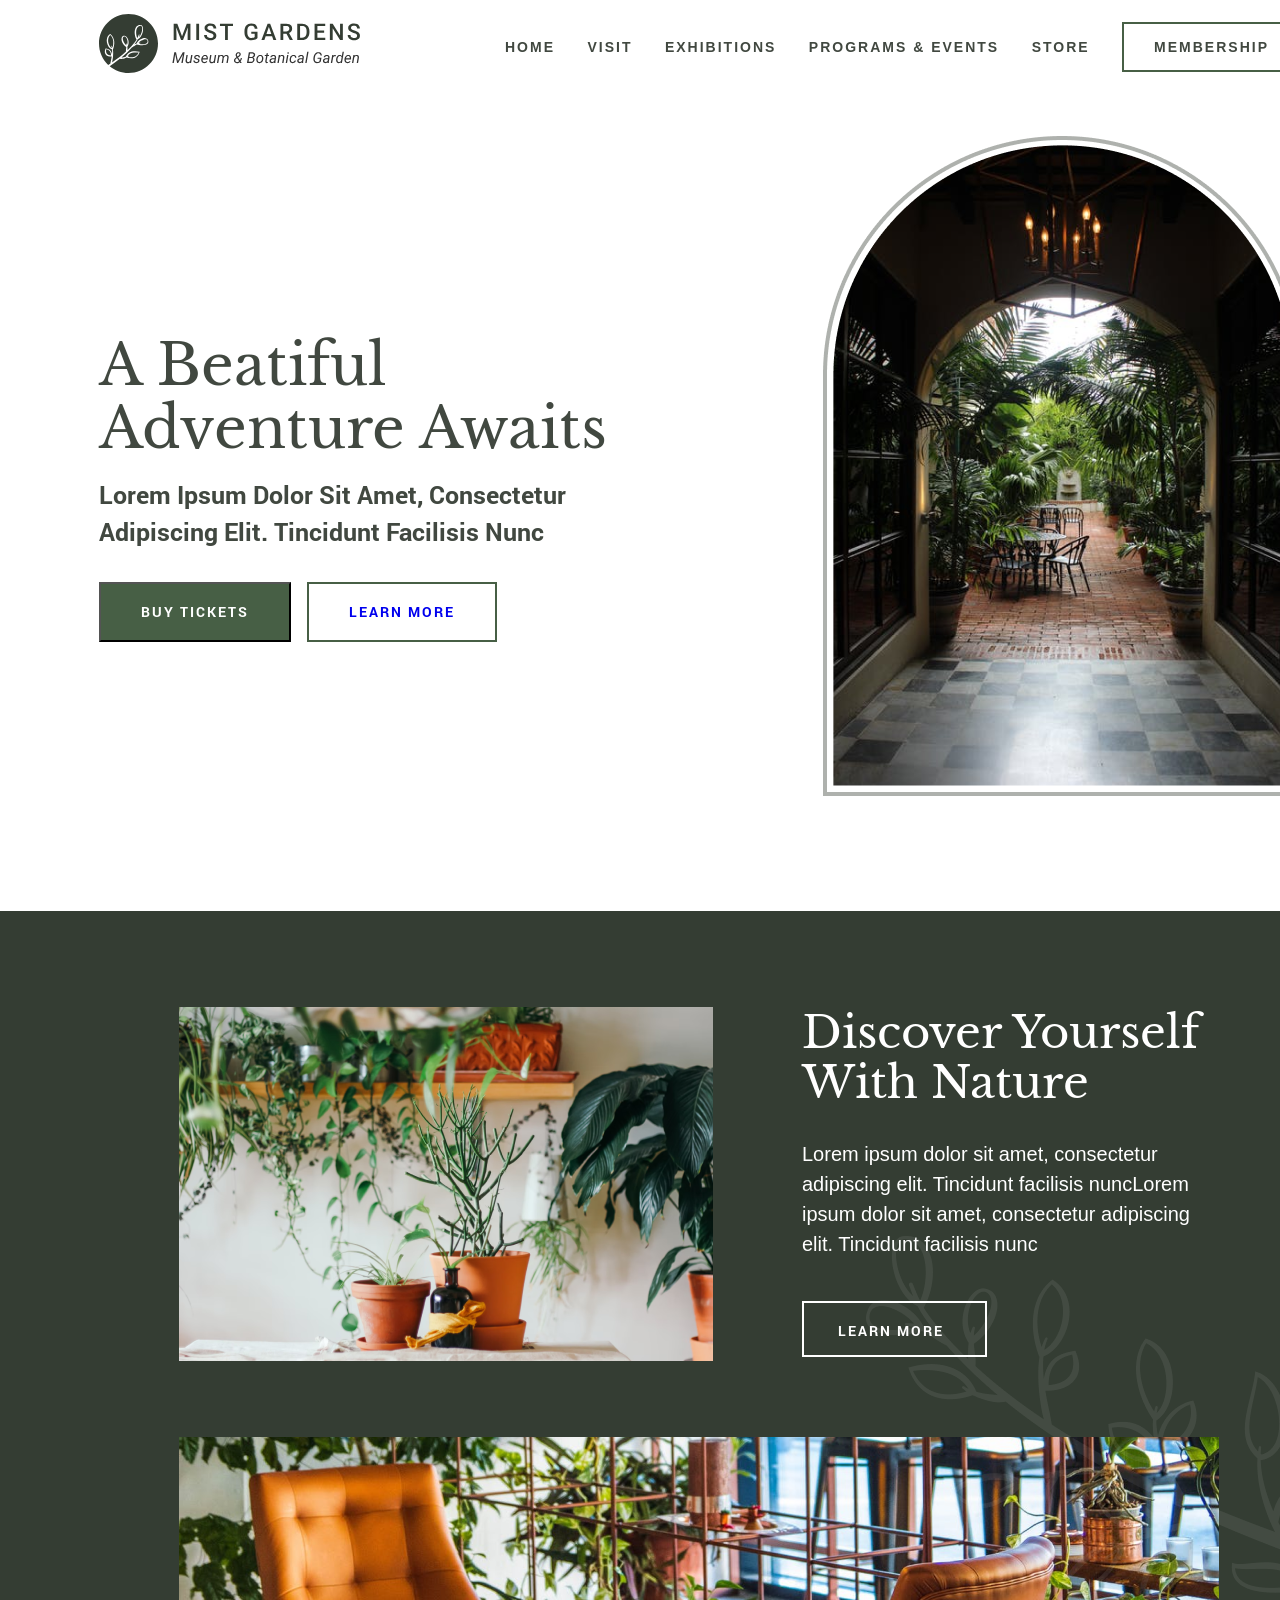
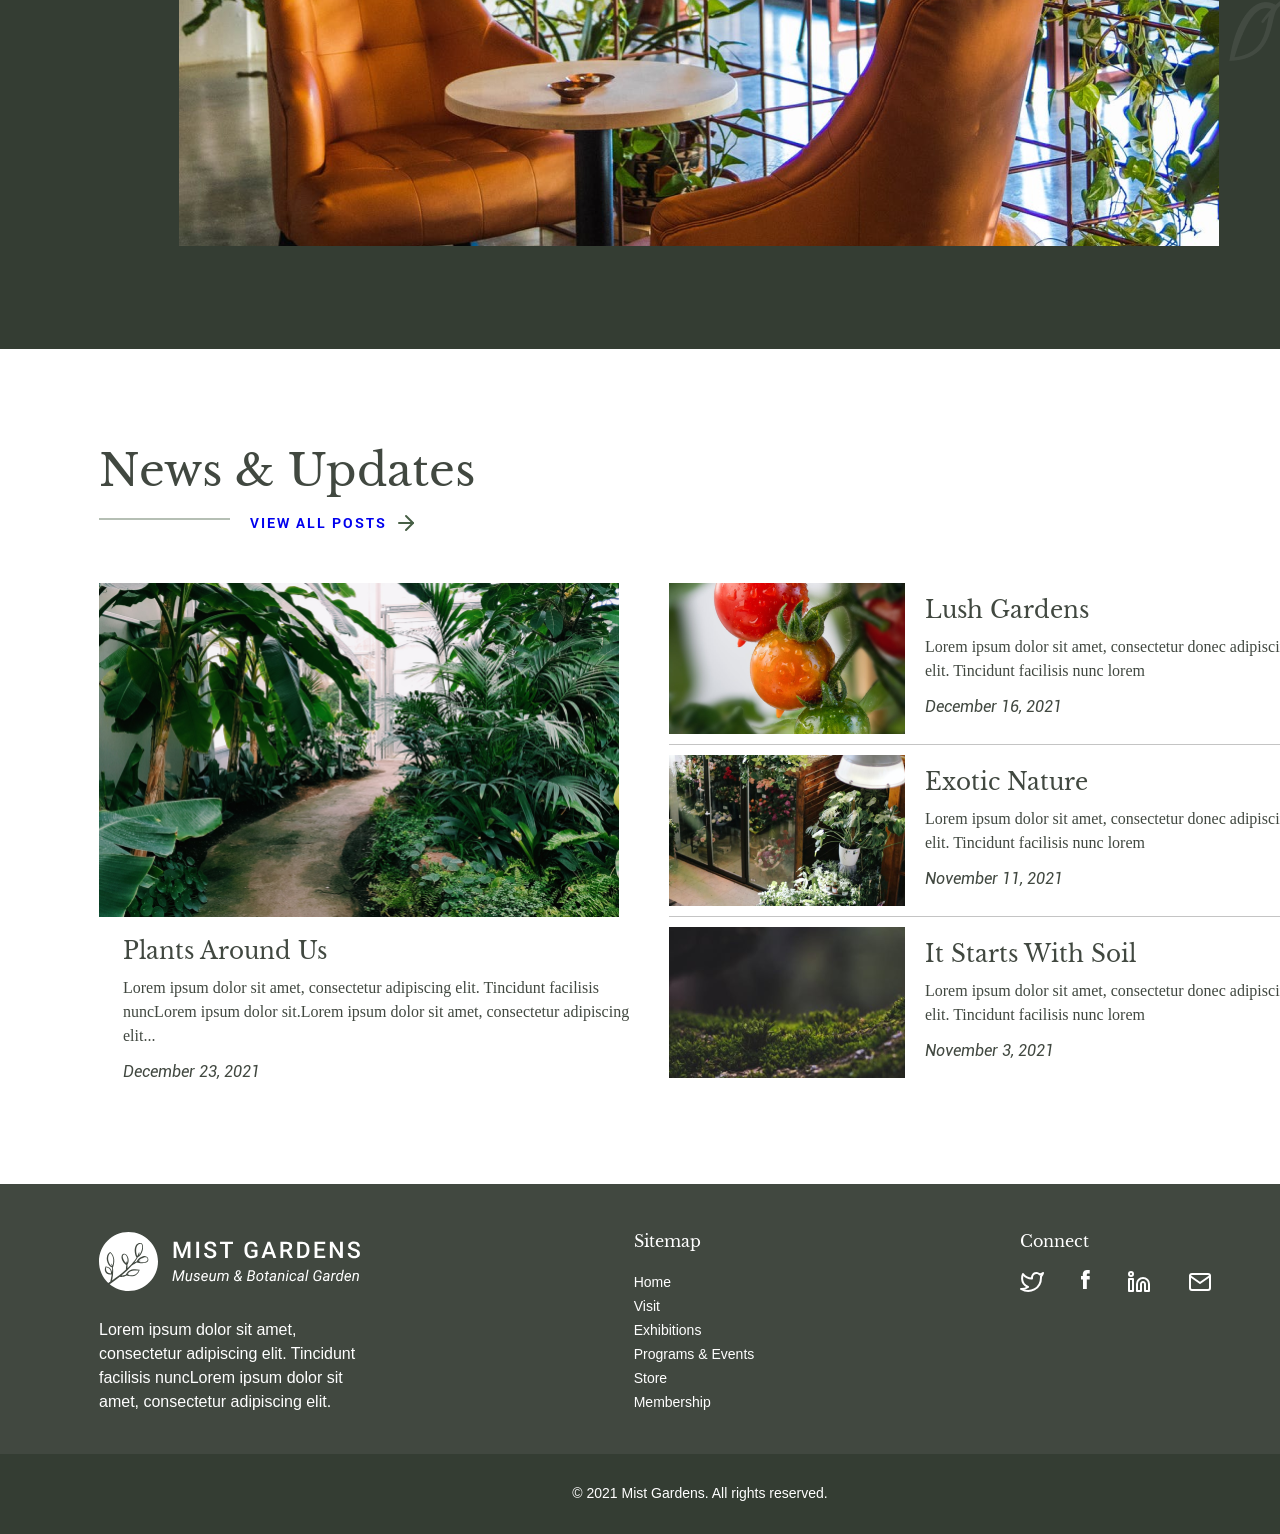
==== index.html @ 7cefa2f4 "2nd commit" ====
<!DOCTYPE html>
<html lang="ru">

<head>
    <meta charset="utf-8" />
    <title>Botanical Garden</title>
    <link href="css/normalize.css" rel="stylesheet" />
    <link href="css/style.css" rel="stylesheet" />
    <link rel="icon" href="favicon.ico">
    <meta name="viewport" content="width=device-width,initial-scale=1" />
</head>

<body>

    <header class="page-header">
        <nav class="main-nav">
            <div class="container">
                <div class="main-nav__wrapper">
                  <div>
                    <a class="main-nav__logo">
                      <img src="img/icons/logo.svg" width="263" height="59" alt="Mist Garden logo" />
                    </a>
                  </div>
                  <ul class="main-nav__list">
                    <li class="main-nav__item main-nav__item--current">
                      <a class="main-nav__link">Home</a>
                    </li>
                    <li class="main-nav__item">
                        <a class="main-nav__link" href="#">Visit</a>
                    </li>
                    <li class="main-nav__item">
                        <a class="main-nav__link" href="#">Exhibitions</a>
                    </li>
                    <li class="main-nav__item">
                        <a class="main-nav__link" href="#">Programs & Events</a>
                    </li>
                    <li class="main-nav__item">
                      <a class="main-nav__link" href="#">Store</a>
                    </li>
                    <li class="main-nav__item main-nav__item--button">
                      <div class="main-nav__item-button-hint" data-title="Learn more">
                        <a class="main-nav__link main-nav__link--border" href="#">Membership</a>
                      </div>
                    </li>
                  </ul>
                </div>
            </div>
        </nav>
    </header>

    <main>
        <section class="buy-tickets">
          <div class="container">
            <div class="buy-tickets__wrapper">
              <div class="buy-tickets__content">
                <h1 class="buy-tickets__header">A beatiful<br>adventure awaits</h1>
                  <p class="buy-tickets__text">Lorem ipsum dolor sit amet, consectetur adipiscing elit. Tincidunt facilisis nunc</p>
                  <div class="buy-tickets__buttons">
                    <button class="buttons buy-tickets__button">Buy Tickets</button>
                    <a class="buttons buy-tickets__link" href="#">Learn more</a>
                  </div>
              </div>
              <img src="img/arch.png" width="478" height="660" alt="Plants behind the arch" >
            </div>
          </div>
        </section>

        <section class="discover">
            <div class="container">
              <div class="discover__wrapper">
                <div class="discover__content">
                  <img src="img/plants.png" width="534" height="354" alt="Potted plants on a table"/>
                  <div class="discover__words">
                    <h2 class="discover__slogan common-header">Discover yourself with nature</h2>
                      <p class="discover__text">Lorem ipsum dolor sit amet, consectetur adipiscing elit. Tincidunt facilisis nuncLorem ipsum dolor sit amet, consectetur adipiscing elit. Tincidunt facilisis nunc</p>
                      <a class="buttons discover__link" href="#">Learn more</a>
                  </div>
                </div>
                <img src="img/chairs.png" width="1040" height="409" alt="Two orange chairs"/>
              </div>
            </div>
        </section>

        <section class="news">
          <div class="container">
            <div class="news__wrapper">
              <h2 class="news__title common-header">News & Updates</h2>
                <a class="news__posts" href="#">View all posts</a>
              <div class="news__posts-wrapper">
                <div class="news__text-part">
                  <img src="img/greenhouse.png" width="520" height="333" alt="road in the greenhouses"/>
                  <div class="news__content-wrapper">
                    <h3 class="news__header">Plants Around Us</h3>
                      <p class="news__text">Lorem ipsum dolor sit amet, consectetur adipiscing elit. Tincidunt facilisis nuncLorem ipsum dolor sit.Lorem ipsum dolor sit amet, consectetur adipiscing elit...</p>
                      <span class="news__date">December 23, 2021</span>
                    </div>
                </div>
                <div class="news__text-part-wrapper">
                  <div class="news__text-part news__text-part--column">
                    <img src="img/cherry.png" width="236" height="151" alt="two cherries"/>
                      <div class="news__text-part-item">
                        <h3 class="news__header">Lush Gardens</h3>
                          <p class="news__text">Lorem ipsum dolor sit amet, consectetur donec adipiscing elit. Tincidunt facilisis nunc lorem </p>
                          <span class="news__date">December 16, 2021</span>
                      </div>
                  </div>
                  <div class="news__text-part news__text-part--column">
                    <img src="img/flower showcase.png" width="236" height="151" alt="flower showcase with lot of flowers"/>
                      <div class="news__text-part-item">
                        <h3 class="news__header">Exotic Nature</h3>
                          <p class="news__text">Lorem ipsum dolor sit amet, consectetur donec adipiscing elit. Tincidunt facilisis nunc lorem </p>
                          <span class="news__date">November 11, 2021</span>
                      </div>
                  </div>
                  <div class="news__text-part news__text-part--column">
                    <img src="img/moss.png" width="236" height="151" alt="green moss"/>
                      <div class="news__text-part-item">
                        <h3 class="news__header">It Starts with Soil</h3>
                          <p class="news__text">Lorem ipsum dolor sit amet, consectetur donec adipiscing elit. Tincidunt facilisis nunc lorem </p>
                          <span class="news__date">November 3, 2021</span>
                      </div>
                  </div>
                </div>
              </div>
            </div>
          </div>
        </section>
    </main>

    <footer class="page-footer">
      <div class="container">
        <div class="page-footer__wrapper">
          <div class="page-footer__logo">
            <a class="page-footer__logo-link" href=""><svg width="263" height="59" viewBox="0 0 263 59" fill="none" xmlns="http://www.w3.org/2000/svg">
              <path d="M75.8076 9.64844H78.3232L83.0513 22.2603L87.7681 9.64844H90.2837L84.0396 26H82.0405L75.8076 9.64844ZM74.6621 9.64844H77.0542L77.4697 20.5645V26H74.6621V9.64844ZM89.0371 9.64844H91.4404V26H88.6216V20.5645L89.0371 9.64844ZM100.097 9.64844V26H97.278V9.64844H100.097ZM114.503 21.7886C114.503 21.4517 114.451 21.1522 114.346 20.8901C114.249 20.6281 114.073 20.3885 113.818 20.1714C113.564 19.9543 113.204 19.7446 112.74 19.5425C112.283 19.3328 111.699 19.1195 110.988 18.9023C110.21 18.6628 109.491 18.397 108.832 18.105C108.181 17.8055 107.612 17.4611 107.125 17.0718C106.638 16.675 106.26 16.222 105.991 15.7129C105.721 15.1963 105.586 14.6011 105.586 13.9272C105.586 13.2609 105.725 12.6545 106.002 12.1079C106.286 11.5614 106.687 11.0897 107.204 10.6929C107.728 10.2886 108.345 9.97786 109.057 9.76074C109.768 9.53613 110.554 9.42383 111.415 9.42383C112.628 9.42383 113.672 9.64844 114.548 10.0977C115.432 10.5469 116.109 11.1496 116.581 11.9058C117.06 12.6619 117.3 13.4967 117.3 14.4102H114.503C114.503 13.8711 114.387 13.3957 114.155 12.9839C113.931 12.5646 113.586 12.2352 113.122 11.9956C112.665 11.756 112.085 11.6362 111.381 11.6362C110.715 11.6362 110.161 11.7373 109.719 11.9395C109.277 12.1416 108.948 12.4149 108.731 12.7593C108.514 13.1037 108.405 13.493 108.405 13.9272C108.405 14.2342 108.476 14.515 108.619 14.7695C108.761 15.0166 108.978 15.2487 109.27 15.4658C109.562 15.6755 109.929 15.8739 110.371 16.061C110.812 16.2482 111.333 16.4279 111.932 16.6001C112.837 16.8696 113.627 17.1691 114.301 17.4985C114.975 17.8205 115.537 18.1873 115.986 18.5991C116.435 19.0109 116.772 19.4788 116.996 20.0029C117.221 20.5195 117.333 21.1073 117.333 21.7661C117.333 22.4549 117.195 23.0763 116.918 23.6304C116.641 24.1769 116.244 24.6449 115.727 25.0342C115.218 25.416 114.604 25.7118 113.886 25.9214C113.174 26.1235 112.381 26.2246 111.505 26.2246C110.719 26.2246 109.944 26.1198 109.18 25.9102C108.424 25.7005 107.735 25.3823 107.114 24.9556C106.492 24.5213 105.998 23.9823 105.631 23.3384C105.264 22.687 105.081 21.9271 105.081 21.0586H107.9C107.9 21.5902 107.99 22.0431 108.169 22.4175C108.357 22.7918 108.615 23.0988 108.944 23.3384C109.274 23.5705 109.656 23.7427 110.09 23.855C110.531 23.9673 111.003 24.0234 111.505 24.0234C112.164 24.0234 112.714 23.9299 113.156 23.7427C113.605 23.5555 113.942 23.2935 114.166 22.9565C114.391 22.6196 114.503 22.2303 114.503 21.7886ZM128.854 9.64844V26H126.057V9.64844H128.854ZM133.986 9.64844V11.8945H120.97V9.64844H133.986ZM158.486 17.6445V23.8887C158.254 24.1956 157.891 24.5326 157.397 24.8994C156.91 25.2588 156.263 25.5695 155.454 25.8315C154.646 26.0936 153.639 26.2246 152.433 26.2246C151.407 26.2246 150.468 26.0524 149.614 25.708C148.761 25.3561 148.023 24.8433 147.402 24.1694C146.788 23.4956 146.312 22.6758 145.976 21.71C145.639 20.7367 145.47 19.6286 145.47 18.3857V17.2515C145.47 16.0161 145.624 14.9155 145.931 13.9497C146.245 12.9764 146.694 12.1528 147.278 11.479C147.862 10.8052 148.566 10.2961 149.39 9.95166C150.221 9.59977 151.16 9.42383 152.208 9.42383C153.549 9.42383 154.657 9.64844 155.533 10.0977C156.416 10.5394 157.097 11.1533 157.577 11.9395C158.056 12.7256 158.359 13.624 158.486 14.6348H155.724C155.634 14.0658 155.458 13.5566 155.196 13.1074C154.941 12.6582 154.574 12.3063 154.095 12.0518C153.624 11.7897 153.01 11.6587 152.253 11.6587C151.602 11.6587 151.029 11.7822 150.535 12.0293C150.041 12.2764 149.629 12.6395 149.3 13.1187C148.978 13.5978 148.735 14.1818 148.57 14.8706C148.405 15.5594 148.323 16.3455 148.323 17.229V18.3857C148.323 19.2842 148.416 20.0815 148.604 20.7778C148.798 21.4741 149.075 22.0618 149.435 22.541C149.801 23.0202 150.247 23.3833 150.771 23.6304C151.295 23.87 151.887 23.9897 152.545 23.9897C153.189 23.9897 153.717 23.9373 154.129 23.8325C154.541 23.7202 154.866 23.5892 155.106 23.4395C155.353 23.2822 155.544 23.1325 155.679 22.9902V19.7446H152.276V17.6445H158.486ZM170.276 11.8271L165.391 26H162.437L168.592 9.64844H170.478L170.276 11.8271ZM174.364 26L169.467 11.8271L169.254 9.64844H171.152L177.329 26H174.364ZM174.128 19.9355V22.1704H165.234V19.9355H174.128ZM181.459 9.64844H187.243C188.486 9.64844 189.545 9.83561 190.421 10.21C191.297 10.5843 191.967 11.1383 192.432 11.8721C192.903 12.5983 193.139 13.4967 193.139 14.5674C193.139 15.3835 192.989 16.1022 192.69 16.7236C192.39 17.3451 191.967 17.8691 191.421 18.2959C190.874 18.7152 190.223 19.0409 189.467 19.2729L188.613 19.6885H183.413L183.391 17.4536H187.288C187.962 17.4536 188.523 17.3338 188.973 17.0942C189.422 16.8547 189.759 16.529 189.983 16.1172C190.215 15.6979 190.331 15.2262 190.331 14.7021C190.331 14.1331 190.219 13.639 189.995 13.2197C189.777 12.793 189.44 12.4673 188.984 12.2427C188.527 12.0106 187.947 11.8945 187.243 11.8945H184.278V26H181.459V9.64844ZM190.792 26L186.951 18.6553L189.905 18.644L193.802 25.854V26H190.792ZM202.997 26H199.504L199.527 23.7651H202.997C204.008 23.7651 204.854 23.5443 205.535 23.1025C206.224 22.6608 206.741 22.0282 207.085 21.2046C207.437 20.381 207.613 19.4002 207.613 18.2622V17.375C207.613 16.4915 207.512 15.7091 207.31 15.0278C207.115 14.3465 206.823 13.7738 206.434 13.3096C206.052 12.8454 205.58 12.4935 205.019 12.2539C204.465 12.0143 203.824 11.8945 203.098 11.8945H199.437V9.64844H203.098C204.184 9.64844 205.176 9.83187 206.074 10.1987C206.973 10.5581 207.748 11.0785 208.399 11.7598C209.058 12.4411 209.563 13.2572 209.915 14.208C210.267 15.1589 210.443 16.222 210.443 17.3975V18.2622C210.443 19.4377 210.267 20.5008 209.915 21.4517C209.563 22.4025 209.058 23.2186 208.399 23.8999C207.74 24.5737 206.954 25.0941 206.041 25.4609C205.135 25.8203 204.12 26 202.997 26ZM201.066 9.64844V26H198.247V9.64844H201.066ZM226.276 23.7651V26H217.595V23.7651H226.276ZM218.392 9.64844V26H215.573V9.64844H218.392ZM225.141 16.4766V18.6777H217.595V16.4766H225.141ZM226.22 9.64844V11.8945H217.595V9.64844H226.22ZM243.849 9.64844V26H241.03L233.697 14.2866V26H230.878V9.64844H233.697L241.053 21.3843V9.64844H243.849ZM258.11 21.7886C258.11 21.4517 258.057 21.1522 257.952 20.8901C257.855 20.6281 257.679 20.3885 257.425 20.1714C257.17 19.9543 256.811 19.7446 256.346 19.5425C255.89 19.3328 255.306 19.1195 254.594 18.9023C253.816 18.6628 253.097 18.397 252.438 18.105C251.787 17.8055 251.218 17.4611 250.731 17.0718C250.245 16.675 249.866 16.222 249.597 15.7129C249.327 15.1963 249.193 14.6011 249.193 13.9272C249.193 13.2609 249.331 12.6545 249.608 12.1079C249.893 11.5614 250.293 11.0897 250.81 10.6929C251.334 10.2886 251.952 9.97786 252.663 9.76074C253.374 9.53613 254.16 9.42383 255.021 9.42383C256.234 9.42383 257.279 9.64844 258.154 10.0977C259.038 10.5469 259.716 11.1496 260.187 11.9058C260.666 12.6619 260.906 13.4967 260.906 14.4102H258.11C258.11 13.8711 257.994 13.3957 257.761 12.9839C257.537 12.5646 257.192 12.2352 256.728 11.9956C256.272 11.756 255.691 11.6362 254.988 11.6362C254.321 11.6362 253.767 11.7373 253.325 11.9395C252.884 12.1416 252.554 12.4149 252.337 12.7593C252.12 13.1037 252.011 13.493 252.011 13.9272C252.011 14.2342 252.083 14.515 252.225 14.7695C252.367 15.0166 252.584 15.2487 252.876 15.4658C253.168 15.6755 253.535 15.8739 253.977 16.061C254.418 16.2482 254.939 16.4279 255.538 16.6001C256.444 16.8696 257.234 17.1691 257.907 17.4985C258.581 17.8205 259.143 18.1873 259.592 18.5991C260.041 19.0109 260.378 19.4788 260.603 20.0029C260.827 20.5195 260.94 21.1073 260.94 21.7661C260.94 22.4549 260.801 23.0763 260.524 23.6304C260.247 24.1769 259.85 24.6449 259.334 25.0342C258.825 25.416 258.211 25.7118 257.492 25.9214C256.781 26.1235 255.987 26.2246 255.111 26.2246C254.325 26.2246 253.55 26.1198 252.786 25.9102C252.03 25.7005 251.341 25.3823 250.72 24.9556C250.099 24.5213 249.604 23.9823 249.238 23.3384C248.871 22.687 248.687 21.9271 248.687 21.0586H251.506C251.506 21.5902 251.596 22.0431 251.776 22.4175C251.963 22.7918 252.221 23.0988 252.55 23.3384C252.88 23.5705 253.262 23.7427 253.696 23.855C254.138 23.9673 254.609 24.0234 255.111 24.0234C255.77 24.0234 256.32 23.9299 256.762 23.7427C257.211 23.5555 257.548 23.2935 257.773 22.9565C257.997 22.6196 258.11 22.2303 258.11 21.7886Z" fill="#FFFFFF"/>
              <path d="M75.7466 38.3359H77.021L78.9033 47.0151L83.7886 38.3359H85.1948L79.1377 49H78.0903L75.7466 38.3359ZM75.2852 38.3359H76.4644L75.5269 44.8838L74.8091 49H73.4321L75.2852 38.3359ZM84.4038 38.3359H85.5903L83.7373 49H82.3677L83.1001 44.7666L84.4038 38.3359ZM91.1236 47.0957L92.1637 41.0752H93.4967L92.1197 49H90.8526L91.1236 47.0957ZM91.6217 45.499L92.1637 45.4771C92.1002 45.9751 91.9879 46.4487 91.8268 46.8979C91.6656 47.3423 91.4459 47.7378 91.1676 48.0845C90.8941 48.4263 90.5523 48.6948 90.1422 48.8901C89.7369 49.0806 89.256 49.1685 88.6993 49.1538C88.2647 49.1392 87.901 49.0513 87.608 48.8901C87.3199 48.729 87.0929 48.5117 86.9269 48.2383C86.7608 47.9648 86.651 47.6523 86.5973 47.3008C86.5436 46.9492 86.5362 46.5781 86.5753 46.1875L87.4322 41.0752H88.7579L87.901 46.2095C87.8814 46.4243 87.879 46.6367 87.8937 46.8467C87.9083 47.0518 87.9522 47.2397 88.0255 47.4106C88.0987 47.5815 88.211 47.7207 88.3624 47.8281C88.5187 47.9307 88.7237 47.9868 88.9776 47.9966C89.505 48.0161 89.9518 47.9185 90.318 47.7036C90.6842 47.4839 90.9747 47.1812 91.1896 46.7954C91.4044 46.4097 91.5484 45.9775 91.6217 45.499ZM99.1545 46.854C99.1984 46.5513 99.1423 46.3145 98.986 46.1436C98.8347 45.9727 98.6345 45.8433 98.3854 45.7554C98.1413 45.6626 97.9021 45.5869 97.6677 45.5283C97.3747 45.4551 97.0793 45.3647 96.7814 45.2573C96.4836 45.1499 96.2102 45.0132 95.9611 44.8472C95.717 44.6763 95.5217 44.4663 95.3752 44.2173C95.2336 43.9634 95.1701 43.6558 95.1848 43.2944C95.2043 42.9038 95.3068 42.5596 95.4924 42.2617C95.6828 41.9639 95.927 41.7148 96.2248 41.5146C96.5275 41.3145 96.8571 41.1655 97.2136 41.0679C97.57 40.9702 97.924 40.9238 98.2756 40.9287C98.7736 40.9385 99.2253 41.041 99.6306 41.2363C100.041 41.4316 100.365 41.7124 100.605 42.0786C100.844 42.4448 100.956 42.8892 100.942 43.4116L99.6306 43.4043C99.6403 43.126 99.5842 42.8867 99.4621 42.6865C99.34 42.4863 99.1716 42.3325 98.9567 42.2251C98.7419 42.1128 98.4978 42.0542 98.2243 42.0493C97.9655 42.0444 97.7116 42.0859 97.4626 42.1738C97.2136 42.2568 97.0012 42.3887 96.8254 42.5693C96.6496 42.7451 96.5422 42.9746 96.5031 43.2578C96.4738 43.4678 96.5056 43.6411 96.5983 43.7778C96.6911 43.9097 96.8181 44.0171 96.9792 44.1001C97.1452 44.1782 97.3186 44.2441 97.4992 44.2979C97.6848 44.3467 97.8532 44.3906 98.0046 44.4297C98.405 44.542 98.8005 44.6836 99.1911 44.8545C99.5817 45.0254 99.8991 45.2622 100.143 45.5649C100.387 45.8628 100.497 46.2559 100.473 46.7441C100.453 47.1592 100.343 47.5205 100.143 47.8281C99.9479 48.1309 99.694 48.3823 99.3815 48.5825C99.0739 48.7778 98.7346 48.9219 98.3635 49.0146C97.9924 49.1074 97.6213 49.1514 97.2502 49.1465C96.7375 49.1367 96.259 49.0317 95.8146 48.8315C95.3752 48.6265 95.0236 48.3335 94.76 47.9526C94.4963 47.5669 94.3718 47.0981 94.3864 46.5464L95.7121 46.5537C95.7121 46.8711 95.778 47.1396 95.9099 47.3594C96.0466 47.5742 96.2346 47.7378 96.4738 47.8501C96.7131 47.9624 96.9865 48.021 97.2941 48.0259C97.5529 48.0308 97.8166 47.9966 98.0852 47.9233C98.3586 47.8501 98.593 47.728 98.7883 47.5571C98.9885 47.3813 99.1105 47.147 99.1545 46.854ZM105.281 49.1465C104.739 49.1367 104.268 49.0293 103.867 48.8242C103.472 48.6143 103.147 48.3335 102.893 47.9819C102.644 47.6255 102.466 47.2202 102.359 46.7661C102.251 46.312 102.22 45.8359 102.263 45.3379L102.293 45.0229C102.342 44.5151 102.466 44.0171 102.666 43.5288C102.867 43.0356 103.133 42.5913 103.465 42.1958C103.802 41.8003 104.197 41.4878 104.651 41.2583C105.11 41.0239 105.618 40.9141 106.175 40.9287C106.726 40.9385 107.185 41.0557 107.552 41.2803C107.918 41.5049 108.203 41.8027 108.408 42.1738C108.618 42.54 108.755 42.9526 108.819 43.4116C108.882 43.8657 108.887 44.332 108.833 44.8105L108.753 45.4185H103.003L103.179 44.3125L107.566 44.3198L107.588 44.2026C107.637 43.8511 107.617 43.5117 107.53 43.1846C107.442 42.8574 107.281 42.5889 107.046 42.3789C106.817 42.1641 106.507 42.0518 106.116 42.042C105.711 42.0273 105.359 42.1104 105.061 42.291C104.763 42.4668 104.514 42.7061 104.314 43.0088C104.114 43.3066 103.955 43.6338 103.838 43.9902C103.726 44.3418 103.648 44.686 103.604 45.0229L103.575 45.3306C103.545 45.6431 103.555 45.958 103.604 46.2754C103.653 46.5928 103.745 46.8833 103.882 47.147C104.024 47.4058 104.219 47.6182 104.468 47.7842C104.717 47.9453 105.025 48.0308 105.391 48.0405C105.835 48.0503 106.233 47.9551 106.585 47.7549C106.941 47.5498 107.266 47.291 107.559 46.9785L108.313 47.623C108.084 47.96 107.81 48.2432 107.493 48.4727C107.176 48.7021 106.829 48.873 106.453 48.9854C106.077 49.0977 105.686 49.1514 105.281 49.1465ZM114.835 47.0957L115.875 41.0752H117.208L115.831 49H114.564L114.835 47.0957ZM115.333 45.499L115.875 45.4771C115.812 45.9751 115.7 46.4487 115.538 46.8979C115.377 47.3423 115.158 47.7378 114.879 48.0845C114.606 48.4263 114.264 48.6948 113.854 48.8901C113.449 49.0806 112.968 49.1685 112.411 49.1538C111.976 49.1392 111.613 49.0513 111.32 48.8901C111.032 48.729 110.805 48.5117 110.639 48.2383C110.473 47.9648 110.363 47.6523 110.309 47.3008C110.255 46.9492 110.248 46.5781 110.287 46.1875L111.144 41.0752H112.47L111.613 46.2095C111.593 46.4243 111.591 46.6367 111.605 46.8467C111.62 47.0518 111.664 47.2397 111.737 47.4106C111.81 47.5815 111.923 47.7207 112.074 47.8281C112.23 47.9307 112.435 47.9868 112.689 47.9966C113.217 48.0161 113.663 47.9185 114.03 47.7036C114.396 47.4839 114.686 47.1812 114.901 46.7954C115.116 46.4097 115.26 45.9775 115.333 45.499ZM120.376 42.7305L119.292 49H117.959L119.336 41.0752H120.596L120.376 42.7305ZM119.783 44.7373L119.182 44.7227C119.25 44.2295 119.373 43.7534 119.548 43.2944C119.724 42.8354 119.958 42.4253 120.251 42.064C120.549 41.7026 120.908 41.4194 121.328 41.2144C121.748 41.0093 122.234 40.9141 122.786 40.9287C123.196 40.9385 123.542 41.019 123.826 41.1704C124.109 41.3169 124.336 41.5195 124.507 41.7783C124.683 42.0322 124.8 42.3252 124.858 42.6572C124.922 42.9893 124.937 43.3433 124.902 43.7192L124.016 49H122.69L123.569 43.7778C123.608 43.4458 123.589 43.1528 123.511 42.8989C123.438 42.645 123.298 42.4448 123.093 42.2983C122.888 42.147 122.61 42.0664 122.258 42.0566C121.863 42.0469 121.519 42.1152 121.226 42.2617C120.938 42.4082 120.696 42.6108 120.5 42.8696C120.31 43.1235 120.156 43.4141 120.039 43.7412C119.922 44.0635 119.836 44.3955 119.783 44.7373ZM124.902 43.9902L123.95 44.2686C124.009 43.8145 124.131 43.3848 124.316 42.9795C124.507 42.5742 124.753 42.2153 125.056 41.9028C125.359 41.5903 125.71 41.3462 126.111 41.1704C126.511 40.9946 126.953 40.9116 127.437 40.9214C127.866 40.9312 128.23 41.0117 128.528 41.1631C128.826 41.3096 129.062 41.5122 129.238 41.771C129.419 42.0298 129.539 42.3325 129.597 42.6792C129.661 43.021 129.67 43.3921 129.626 43.7925L128.755 49H127.422L128.301 43.7705C128.34 43.4336 128.323 43.1382 128.25 42.8843C128.181 42.6304 128.044 42.4326 127.839 42.291C127.634 42.1445 127.351 42.0688 126.99 42.064C126.702 42.0542 126.438 42.0981 126.199 42.1958C125.959 42.2935 125.752 42.4326 125.576 42.6133C125.4 42.7891 125.254 42.9941 125.137 43.2285C125.024 43.4629 124.946 43.7168 124.902 43.9902ZM137.573 43.082L139.301 41.9468C139.599 41.7515 139.863 41.5342 140.092 41.2949C140.322 41.0557 140.456 40.748 140.495 40.3721C140.529 40.0498 140.442 39.7886 140.232 39.5884C140.022 39.3882 139.758 39.2856 139.441 39.2808C139.162 39.2808 138.916 39.3516 138.701 39.4932C138.491 39.6348 138.32 39.8203 138.188 40.0498C138.061 40.2793 137.983 40.5259 137.954 40.7896C137.92 41.0532 137.946 41.312 138.034 41.5659C138.122 41.8149 138.239 42.0566 138.386 42.291C138.532 42.5205 138.674 42.7402 138.811 42.9502L142.758 49H141.272L138.034 44.0488C137.82 43.7314 137.6 43.4043 137.375 43.0674C137.151 42.7256 136.965 42.3691 136.819 41.998C136.677 41.627 136.618 41.2388 136.643 40.8335C136.682 40.3013 136.826 39.835 137.075 39.4346C137.329 39.0293 137.666 38.7168 138.086 38.4971C138.506 38.2773 138.984 38.1748 139.521 38.1895C139.936 38.1992 140.317 38.2944 140.664 38.4751C141.01 38.6558 141.281 38.9097 141.477 39.2368C141.677 39.5591 141.765 39.9399 141.74 40.3794C141.721 40.7407 141.628 41.0654 141.462 41.3535C141.301 41.6416 141.096 41.9004 140.847 42.1299C140.598 42.3594 140.334 42.5718 140.056 42.7671L137.749 44.3418C137.539 44.4883 137.331 44.6543 137.126 44.8398C136.921 45.0205 136.743 45.2231 136.592 45.4478C136.445 45.6724 136.355 45.9189 136.321 46.1875C136.272 46.5586 136.313 46.8809 136.445 47.1543C136.577 47.4277 136.777 47.6426 137.046 47.7988C137.314 47.9502 137.632 48.0308 137.998 48.0405C138.525 48.0552 139.004 47.9478 139.433 47.7183C139.868 47.4839 140.246 47.1714 140.569 46.7808C140.896 46.3853 141.159 45.9531 141.36 45.4844C141.56 45.0107 141.694 44.542 141.762 44.0781H142.934C142.881 44.5664 142.78 45.0156 142.634 45.4258C142.487 45.8311 142.295 46.2168 142.055 46.583C141.816 46.9443 141.535 47.3032 141.213 47.6597C141.169 47.7085 141.128 47.7622 141.089 47.8208C141.054 47.8745 141.015 47.9258 140.971 47.9746C140.61 48.3799 140.146 48.6802 139.58 48.8755C139.018 49.0659 138.471 49.1562 137.939 49.1465C137.363 49.1318 136.843 49.0049 136.379 48.7656C135.915 48.5264 135.554 48.1895 135.295 47.7549C135.036 47.3154 134.929 46.793 134.973 46.1875C135.012 45.6846 135.166 45.2476 135.434 44.8765C135.708 44.5005 136.037 44.1685 136.423 43.8804C136.809 43.5923 137.192 43.3262 137.573 43.082ZM152.602 44.0122H149.899L150.082 42.877L152.39 42.8843C152.766 42.8843 153.12 42.8184 153.452 42.6865C153.788 42.5547 154.069 42.3569 154.294 42.0933C154.523 41.8296 154.662 41.4976 154.711 41.0972C154.76 40.7163 154.721 40.4111 154.594 40.1816C154.467 39.9473 154.272 39.7788 154.008 39.6763C153.749 39.5688 153.444 39.5103 153.093 39.5005L150.998 39.4932L149.35 49H147.966L149.819 38.3359L153.122 38.3433C153.566 38.353 153.976 38.4141 154.352 38.5264C154.733 38.6338 155.06 38.7998 155.334 39.0244C155.607 39.2441 155.812 39.5273 155.949 39.874C156.091 40.2207 156.142 40.6357 156.103 41.1191C156.064 41.6416 155.898 42.0811 155.605 42.4375C155.317 42.7939 154.953 43.0747 154.514 43.2798C154.079 43.48 153.627 43.6118 153.159 43.6753L152.602 44.0122ZM151.686 49H148.449L149.423 47.8501L151.723 47.8574C152.138 47.8574 152.521 47.7817 152.873 47.6304C153.225 47.479 153.515 47.2568 153.745 46.9639C153.979 46.6709 154.123 46.3096 154.177 45.8799C154.221 45.499 154.191 45.1719 154.089 44.8984C153.986 44.625 153.81 44.415 153.561 44.2686C153.312 44.1172 152.995 44.0342 152.609 44.0195L150.566 44.0122L150.778 42.877L153.378 42.8843L153.605 43.2944C154.045 43.3628 154.413 43.519 154.711 43.7632C155.014 44.0024 155.234 44.3052 155.371 44.6714C155.512 45.0327 155.568 45.4307 155.539 45.8652C155.485 46.5635 155.275 47.147 154.909 47.6157C154.548 48.0796 154.084 48.4287 153.517 48.6631C152.951 48.8926 152.341 49.0049 151.686 49ZM157.33 45.1694L157.352 45.001C157.41 44.4688 157.542 43.9561 157.747 43.4629C157.957 42.9697 158.233 42.5303 158.575 42.1445C158.917 41.7588 159.322 41.4561 159.791 41.2363C160.259 41.0166 160.782 40.9141 161.358 40.9287C161.915 40.9385 162.391 41.0581 162.786 41.2876C163.187 41.5171 163.509 41.8223 163.753 42.2031C164.002 42.5791 164.175 43.0039 164.273 43.4775C164.371 43.9512 164.395 44.4395 164.346 44.9424L164.332 45.1108C164.268 45.6431 164.131 46.1533 163.921 46.6416C163.711 47.1299 163.433 47.5645 163.086 47.9453C162.745 48.3262 162.339 48.6265 161.871 48.8462C161.402 49.061 160.882 49.1611 160.311 49.1465C159.759 49.1367 159.283 49.0195 158.882 48.7949C158.487 48.5654 158.167 48.2627 157.923 47.8867C157.679 47.5107 157.508 47.0884 157.41 46.6196C157.312 46.1509 157.286 45.6675 157.33 45.1694ZM158.67 45.001L158.655 45.1768C158.621 45.4844 158.619 45.8042 158.648 46.1362C158.682 46.4683 158.76 46.7759 158.882 47.0591C159.009 47.3423 159.192 47.5742 159.432 47.7549C159.671 47.9355 159.981 48.0308 160.362 48.0405C160.767 48.0503 161.124 47.9722 161.431 47.8062C161.739 47.6353 162 47.4058 162.215 47.1177C162.435 46.8296 162.608 46.5098 162.735 46.1582C162.867 45.8066 162.955 45.4575 162.999 45.1108L163.013 44.9424C163.047 44.6348 163.047 44.3149 163.013 43.9829C162.984 43.646 162.906 43.3335 162.779 43.0454C162.657 42.7524 162.476 42.5156 162.237 42.335C161.998 42.1494 161.688 42.0518 161.307 42.042C160.901 42.0273 160.542 42.1079 160.23 42.2837C159.922 42.4546 159.661 42.6865 159.446 42.9795C159.231 43.2725 159.058 43.5972 158.926 43.9536C158.799 44.3052 158.714 44.6543 158.67 45.001ZM170.048 41.0752L169.865 42.1152H165.697L165.88 41.0752H170.048ZM167.624 39.1489H168.942L167.602 47.0518C167.587 47.2227 167.592 47.3765 167.616 47.5132C167.641 47.6499 167.699 47.7598 167.792 47.8428C167.885 47.9209 168.026 47.9624 168.217 47.9673C168.324 47.9673 168.429 47.96 168.532 47.9453C168.639 47.9258 168.747 47.9087 168.854 47.894L168.759 49.0073C168.603 49.0513 168.442 49.083 168.275 49.1025C168.114 49.127 167.953 49.1367 167.792 49.1318C167.387 49.127 167.069 49.0244 166.84 48.8242C166.61 48.624 166.454 48.3652 166.371 48.0479C166.288 47.7305 166.264 47.3911 166.298 47.0298L167.624 39.1489ZM175.142 47.645L175.801 43.5508C175.835 43.248 175.806 42.9819 175.713 42.7524C175.625 42.5229 175.476 42.3447 175.266 42.2178C175.061 42.0908 174.802 42.0225 174.49 42.0127C174.217 42.0078 173.948 42.0518 173.684 42.1445C173.425 42.2373 173.201 42.3765 173.01 42.562C172.82 42.7476 172.696 42.9819 172.637 43.2651L171.319 43.2725C171.353 42.877 171.477 42.5327 171.692 42.2397C171.907 41.9419 172.175 41.6953 172.498 41.5C172.82 41.2998 173.167 41.1533 173.538 41.0605C173.909 40.9629 174.27 40.9165 174.622 40.9214C175.154 40.9312 175.615 41.0459 176.006 41.2656C176.402 41.4805 176.699 41.7832 176.9 42.1738C177.1 42.5645 177.173 43.0332 177.119 43.5801L176.511 47.2715C176.467 47.54 176.441 47.811 176.431 48.0845C176.426 48.353 176.458 48.6167 176.526 48.8755L176.511 49L175.171 49.0073C175.117 48.7827 175.091 48.5557 175.091 48.3262C175.095 48.0967 175.113 47.8696 175.142 47.645ZM175.955 44.1953L175.801 45.1475L174.549 45.1401C174.285 45.1401 174.007 45.1597 173.714 45.1987C173.421 45.2378 173.142 45.311 172.879 45.4185C172.615 45.5259 172.393 45.6821 172.212 45.8872C172.031 46.0874 171.922 46.3486 171.883 46.6709C171.853 46.9346 171.885 47.1641 171.978 47.3594C172.075 47.5498 172.222 47.6987 172.417 47.8062C172.613 47.9136 172.84 47.9697 173.098 47.9746C173.435 47.9795 173.767 47.9136 174.094 47.7769C174.422 47.6401 174.707 47.4448 174.951 47.1909C175.196 46.937 175.364 46.644 175.457 46.312L175.94 46.9639C175.847 47.2861 175.696 47.584 175.486 47.8574C175.276 48.126 175.027 48.3579 174.739 48.5532C174.456 48.7485 174.151 48.8999 173.823 49.0073C173.496 49.1147 173.169 49.166 172.842 49.1611C172.398 49.1514 171.995 49.0513 171.633 48.8608C171.277 48.6704 170.994 48.4043 170.784 48.0625C170.579 47.7158 170.491 47.313 170.52 46.854C170.55 46.3511 170.681 45.9287 170.916 45.5869C171.15 45.2451 171.45 44.9717 171.817 44.7666C172.188 44.5615 172.593 44.415 173.032 44.3271C173.472 44.2344 173.906 44.188 174.336 44.188L175.955 44.1953ZM180.822 42.8477L179.752 49H178.427L179.804 41.0752H181.056L180.822 42.8477ZM180.206 44.7373L179.664 44.7227C179.733 44.249 179.857 43.7852 180.038 43.3311C180.223 42.8721 180.465 42.4595 180.763 42.0933C181.066 41.7271 181.425 41.439 181.84 41.229C182.26 41.0142 182.738 40.9141 183.275 40.9287C183.7 40.9385 184.054 41.0215 184.337 41.1777C184.625 41.3291 184.85 41.5366 185.011 41.8003C185.172 42.064 185.28 42.3691 185.333 42.7158C185.387 43.0576 185.392 43.4214 185.348 43.8071L184.484 49H183.151L184.03 43.7852C184.064 43.4678 184.052 43.1821 183.993 42.9282C183.939 42.6694 183.817 42.4644 183.627 42.313C183.441 42.1567 183.173 42.0737 182.821 42.064C182.45 42.0542 182.116 42.125 181.818 42.2764C181.52 42.4277 181.259 42.6353 181.034 42.8989C180.814 43.1577 180.634 43.4482 180.492 43.7705C180.355 44.0879 180.26 44.4102 180.206 44.7373ZM189.431 41.0752L188.054 49H186.728L188.105 41.0752H189.431ZM188.369 38.9951C188.369 38.7656 188.44 38.5752 188.581 38.4238C188.728 38.2676 188.916 38.187 189.145 38.1821C189.375 38.1772 189.563 38.248 189.709 38.3945C189.861 38.541 189.934 38.7266 189.929 38.9512C189.929 39.1758 189.853 39.3638 189.702 39.5151C189.556 39.6616 189.37 39.7373 189.145 39.7422C188.921 39.7471 188.735 39.6812 188.589 39.5444C188.442 39.4028 188.369 39.2197 188.369 38.9951ZM193.617 48.0405C193.939 48.0454 194.239 47.9844 194.518 47.8574C194.796 47.7305 195.033 47.5498 195.228 47.3154C195.423 47.0811 195.562 46.8101 195.646 46.5024L196.905 46.4951C196.827 47.0273 196.62 47.4937 196.283 47.894C195.951 48.2944 195.543 48.6069 195.06 48.8315C194.581 49.0513 194.081 49.1562 193.558 49.1465C193.001 49.1367 192.528 49.022 192.137 48.8022C191.751 48.5776 191.441 48.2798 191.207 47.9087C190.973 47.5376 190.812 47.1201 190.724 46.6562C190.636 46.1875 190.616 45.7065 190.665 45.2134L190.694 44.8984C190.753 44.3662 190.882 43.8608 191.083 43.3823C191.283 42.8989 191.549 42.4717 191.881 42.1006C192.218 41.7246 192.616 41.4316 193.075 41.2217C193.534 41.0117 194.049 40.9141 194.62 40.9287C195.177 40.9385 195.66 41.0703 196.07 41.3242C196.48 41.5732 196.798 41.9126 197.022 42.3423C197.247 42.772 197.359 43.2603 197.359 43.8071L196.114 43.7998C196.109 43.4873 196.048 43.1992 195.931 42.9355C195.814 42.6719 195.641 42.4595 195.411 42.2983C195.182 42.1372 194.898 42.0493 194.562 42.0347C194.156 42.0249 193.802 42.1006 193.5 42.2617C193.202 42.4229 192.948 42.645 192.738 42.9282C192.533 43.2065 192.369 43.5166 192.247 43.8584C192.13 44.2002 192.049 44.5469 192.005 44.8984L191.969 45.2061C191.939 45.5186 191.935 45.8384 191.954 46.1655C191.979 46.4927 192.047 46.7979 192.159 47.0811C192.271 47.3594 192.445 47.5864 192.679 47.7622C192.914 47.938 193.226 48.0308 193.617 48.0405ZM202.871 47.645L203.53 43.5508C203.564 43.248 203.535 42.9819 203.442 42.7524C203.354 42.5229 203.205 42.3447 202.995 42.2178C202.79 42.0908 202.531 42.0225 202.219 42.0127C201.945 42.0078 201.677 42.0518 201.413 42.1445C201.154 42.2373 200.93 42.3765 200.739 42.562C200.549 42.7476 200.424 42.9819 200.366 43.2651L199.047 43.2725C199.082 42.877 199.206 42.5327 199.421 42.2397C199.636 41.9419 199.904 41.6953 200.227 41.5C200.549 41.2998 200.896 41.1533 201.267 41.0605C201.638 40.9629 201.999 40.9165 202.351 40.9214C202.883 40.9312 203.344 41.0459 203.735 41.2656C204.13 41.4805 204.428 41.7832 204.629 42.1738C204.829 42.5645 204.902 43.0332 204.848 43.5801L204.24 47.2715C204.196 47.54 204.17 47.811 204.16 48.0845C204.155 48.353 204.187 48.6167 204.255 48.8755L204.24 49L202.9 49.0073C202.846 48.7827 202.819 48.5557 202.819 48.3262C202.824 48.0967 202.841 47.8696 202.871 47.645ZM203.684 44.1953L203.53 45.1475L202.277 45.1401C202.014 45.1401 201.735 45.1597 201.442 45.1987C201.15 45.2378 200.871 45.311 200.608 45.4185C200.344 45.5259 200.122 45.6821 199.941 45.8872C199.76 46.0874 199.65 46.3486 199.611 46.6709C199.582 46.9346 199.614 47.1641 199.707 47.3594C199.804 47.5498 199.951 47.6987 200.146 47.8062C200.341 47.9136 200.568 47.9697 200.827 47.9746C201.164 47.9795 201.496 47.9136 201.823 47.7769C202.15 47.6401 202.436 47.4448 202.68 47.1909C202.924 46.937 203.093 46.644 203.186 46.312L203.669 46.9639C203.576 47.2861 203.425 47.584 203.215 47.8574C203.005 48.126 202.756 48.3579 202.468 48.5532C202.185 48.7485 201.879 48.8999 201.552 49.0073C201.225 49.1147 200.898 49.166 200.571 49.1611C200.127 49.1514 199.724 49.0513 199.362 48.8608C199.006 48.6704 198.723 48.4043 198.513 48.0625C198.308 47.7158 198.22 47.313 198.249 46.854C198.278 46.3511 198.41 45.9287 198.645 45.5869C198.879 45.2451 199.179 44.9717 199.546 44.7666C199.917 44.5615 200.322 44.415 200.761 44.3271C201.201 44.2344 201.635 44.188 202.065 44.188L203.684 44.1953ZM209.547 37.75L207.591 49H206.265L208.214 37.75H209.547ZM222.466 43.6899L221.836 47.5938C221.548 47.9941 221.189 48.3091 220.76 48.5386C220.335 48.7632 219.878 48.9219 219.39 49.0146C218.902 49.1074 218.426 49.1514 217.962 49.1465C217.254 49.1367 216.656 48.9854 216.167 48.6924C215.684 48.3994 215.301 48.0112 215.017 47.5278C214.734 47.0444 214.544 46.5049 214.446 45.9092C214.353 45.3135 214.349 44.7031 214.432 44.0781L214.549 43.2505C214.646 42.5815 214.817 41.9419 215.061 41.3315C215.31 40.7163 215.638 40.1719 216.043 39.6982C216.453 39.2197 216.944 38.8462 217.515 38.5776C218.086 38.3042 218.746 38.1748 219.493 38.1895C220.171 38.2041 220.752 38.3457 221.236 38.6143C221.724 38.8828 222.105 39.2588 222.378 39.7422C222.657 40.2256 222.82 40.7993 222.869 41.4634H221.507C221.473 41.0435 221.375 40.6772 221.214 40.3647C221.058 40.0522 220.83 39.8081 220.533 39.6323C220.24 39.4565 219.873 39.3613 219.434 39.3467C218.877 39.3271 218.394 39.4297 217.984 39.6543C217.579 39.874 217.237 40.1743 216.958 40.5552C216.685 40.9312 216.465 41.3535 216.299 41.8223C216.133 42.2861 216.014 42.7573 215.94 43.2358L215.816 44.0854C215.762 44.5005 215.747 44.9351 215.772 45.3892C215.801 45.8384 215.892 46.2583 216.043 46.6489C216.199 47.0396 216.436 47.3594 216.753 47.6084C217.071 47.8525 217.491 47.9795 218.013 47.9893C218.311 47.9941 218.604 47.9746 218.892 47.9307C219.185 47.8867 219.463 47.8086 219.727 47.6963C219.991 47.584 220.237 47.4253 220.467 47.2202L220.899 44.8325H218.496L218.702 43.6899H222.466ZM228.549 47.645L229.208 43.5508C229.242 43.248 229.213 42.9819 229.12 42.7524C229.032 42.5229 228.883 42.3447 228.673 42.2178C228.468 42.0908 228.209 42.0225 227.897 42.0127C227.624 42.0078 227.355 42.0518 227.091 42.1445C226.833 42.2373 226.608 42.3765 226.417 42.562C226.227 42.7476 226.103 42.9819 226.044 43.2651L224.726 43.2725C224.76 42.877 224.884 42.5327 225.099 42.2397C225.314 41.9419 225.583 41.6953 225.905 41.5C226.227 41.2998 226.574 41.1533 226.945 41.0605C227.316 40.9629 227.677 40.9165 228.029 40.9214C228.561 40.9312 229.022 41.0459 229.413 41.2656C229.809 41.4805 230.106 41.7832 230.307 42.1738C230.507 42.5645 230.58 43.0332 230.526 43.5801L229.918 47.2715C229.875 47.54 229.848 47.811 229.838 48.0845C229.833 48.353 229.865 48.6167 229.933 48.8755L229.918 49L228.578 49.0073C228.524 48.7827 228.498 48.5557 228.498 48.3262C228.502 48.0967 228.52 47.8696 228.549 47.645ZM229.362 44.1953L229.208 45.1475L227.956 45.1401C227.692 45.1401 227.414 45.1597 227.121 45.1987C226.828 45.2378 226.549 45.311 226.286 45.4185C226.022 45.5259 225.8 45.6821 225.619 45.8872C225.438 46.0874 225.329 46.3486 225.29 46.6709C225.26 46.9346 225.292 47.1641 225.385 47.3594C225.482 47.5498 225.629 47.6987 225.824 47.8062C226.02 47.9136 226.247 47.9697 226.505 47.9746C226.842 47.9795 227.174 47.9136 227.501 47.7769C227.829 47.6401 228.114 47.4448 228.358 47.1909C228.603 46.937 228.771 46.644 228.864 46.312L229.347 46.9639C229.254 47.2861 229.103 47.584 228.893 47.8574C228.683 48.126 228.434 48.3579 228.146 48.5532C227.863 48.7485 227.558 48.8999 227.23 49.0073C226.903 49.1147 226.576 49.166 226.249 49.1611C225.805 49.1514 225.402 49.0513 225.041 48.8608C224.684 48.6704 224.401 48.4043 224.191 48.0625C223.986 47.7158 223.898 47.313 223.927 46.854C223.957 46.3511 224.088 45.9287 224.323 45.5869C224.557 45.2451 224.857 44.9717 225.224 44.7666C225.595 44.5615 226 44.415 226.439 44.3271C226.879 44.2344 227.313 44.188 227.743 44.188L229.362 44.1953ZM234.309 42.3789L233.159 49H231.834L233.211 41.0752H234.5L234.309 42.3789ZM236.88 41.0093L236.755 42.2837C236.653 42.2642 236.548 42.2471 236.441 42.2324C236.338 42.2178 236.235 42.2104 236.133 42.2104C235.816 42.2056 235.53 42.2544 235.276 42.3569C235.027 42.4546 234.805 42.5938 234.609 42.7744C234.419 42.9551 234.255 43.1675 234.119 43.4116C233.987 43.6558 233.882 43.9194 233.804 44.2026L233.386 44.4224C233.44 44.0269 233.528 43.6216 233.65 43.2065C233.777 42.7915 233.95 42.4082 234.17 42.0566C234.395 41.7051 234.675 41.4219 235.012 41.207C235.354 40.9922 235.764 40.8921 236.243 40.9067C236.35 40.9067 236.455 40.9165 236.558 40.936C236.665 40.9556 236.773 40.98 236.88 41.0093ZM241.901 47.3813L243.571 37.75H244.904L242.948 49H241.739L241.901 47.3813ZM237.125 45.1841L237.14 45.0303C237.203 44.542 237.321 44.0537 237.491 43.5654C237.667 43.0771 237.904 42.6304 238.202 42.2251C238.5 41.8198 238.861 41.4976 239.286 41.2583C239.711 41.019 240.206 40.9067 240.773 40.9214C241.28 40.936 241.705 41.0557 242.047 41.2803C242.389 41.5049 242.657 41.8027 242.853 42.1738C243.053 42.54 243.187 42.9429 243.256 43.3823C243.329 43.8218 243.351 44.2637 243.321 44.708L243.241 45.3818C243.158 45.8555 243.021 46.3193 242.831 46.7734C242.64 47.2275 242.394 47.6377 242.091 48.0039C241.793 48.3652 241.434 48.6509 241.014 48.8608C240.599 49.0708 240.123 49.1685 239.586 49.1538C239.069 49.1343 238.639 49 238.297 48.751C237.96 48.502 237.696 48.1821 237.506 47.7915C237.321 47.396 237.198 46.9712 237.14 46.5171C237.086 46.0581 237.081 45.6138 237.125 45.1841ZM238.488 45.0156L238.473 45.1694C238.439 45.4624 238.426 45.7725 238.436 46.0996C238.451 46.4219 238.507 46.7271 238.605 47.0151C238.702 47.2983 238.861 47.5327 239.081 47.7183C239.3 47.8989 239.598 47.9966 239.974 48.0112C240.375 48.021 240.746 47.9307 241.088 47.7402C241.429 47.5498 241.722 47.2959 241.967 46.9785C242.211 46.6611 242.386 46.3169 242.494 45.9458L242.779 44.166C242.794 43.8975 242.762 43.6411 242.684 43.397C242.606 43.1479 242.489 42.9258 242.333 42.7305C242.181 42.5352 241.993 42.3789 241.769 42.2617C241.549 42.1396 241.302 42.0762 241.029 42.0713C240.619 42.0566 240.265 42.1372 239.967 42.313C239.669 42.4839 239.418 42.7158 239.213 43.0088C239.012 43.2969 238.854 43.6167 238.737 43.9683C238.619 44.3198 238.536 44.6689 238.488 45.0156ZM248.481 49.1465C247.939 49.1367 247.468 49.0293 247.068 48.8242C246.672 48.6143 246.347 48.3335 246.094 47.9819C245.845 47.6255 245.666 47.2202 245.559 46.7661C245.451 46.312 245.42 45.8359 245.464 45.3379L245.493 45.0229C245.542 44.5151 245.666 44.0171 245.867 43.5288C246.067 43.0356 246.333 42.5913 246.665 42.1958C247.002 41.8003 247.397 41.4878 247.851 41.2583C248.31 41.0239 248.818 40.9141 249.375 40.9287C249.927 40.9385 250.386 41.0557 250.752 41.2803C251.118 41.5049 251.404 41.8027 251.609 42.1738C251.819 42.54 251.955 42.9526 252.019 43.4116C252.082 43.8657 252.087 44.332 252.033 44.8105L251.953 45.4185H246.203L246.379 44.3125L250.766 44.3198L250.788 44.2026C250.837 43.8511 250.818 43.5117 250.73 43.1846C250.642 42.8574 250.481 42.5889 250.246 42.3789C250.017 42.1641 249.707 42.0518 249.316 42.042C248.911 42.0273 248.559 42.1104 248.262 42.291C247.964 42.4668 247.715 42.7061 247.514 43.0088C247.314 43.3066 247.156 43.6338 247.038 43.9902C246.926 44.3418 246.848 44.686 246.804 45.0229L246.775 45.3306C246.745 45.6431 246.755 45.958 246.804 46.2754C246.853 46.5928 246.946 46.8833 247.082 47.147C247.224 47.4058 247.419 47.6182 247.668 47.7842C247.917 47.9453 248.225 48.0308 248.591 48.0405C249.035 48.0503 249.433 47.9551 249.785 47.7549C250.141 47.5498 250.466 47.291 250.759 46.9785L251.513 47.623C251.284 47.96 251.011 48.2432 250.693 48.4727C250.376 48.7021 250.029 48.873 249.653 48.9854C249.277 49.0977 248.887 49.1514 248.481 49.1465ZM255.392 42.8477L254.322 49H252.996L254.373 41.0752H255.626L255.392 42.8477ZM254.776 44.7373L254.234 44.7227C254.303 44.249 254.427 43.7852 254.608 43.3311C254.793 42.8721 255.035 42.4595 255.333 42.0933C255.636 41.7271 255.995 41.439 256.41 41.229C256.829 41.0142 257.308 40.9141 257.845 40.9287C258.27 40.9385 258.624 41.0215 258.907 41.1777C259.195 41.3291 259.42 41.5366 259.581 41.8003C259.742 42.064 259.85 42.3691 259.903 42.7158C259.957 43.0576 259.962 43.4214 259.918 43.8071L259.054 49H257.721L258.6 43.7852C258.634 43.4678 258.621 43.1821 258.563 42.9282C258.509 42.6694 258.387 42.4644 258.197 42.313C258.011 42.1567 257.743 42.0737 257.391 42.064C257.02 42.0542 256.685 42.125 256.388 42.2764C256.09 42.4277 255.829 42.6353 255.604 42.8989C255.384 43.1577 255.204 43.4482 255.062 43.7705C254.925 44.0879 254.83 44.4102 254.776 44.7373Z" fill="#FFFFFF"/>
              <path fill-rule="evenodd" clip-rule="evenodd" d="M29.5 59C45.7924 59 59 45.7924 59 29.5C59 13.2076 45.7924 0 29.5 0C13.2076 0 0 13.2076 0 29.5C0 37.9333 3.53873 45.5401 9.2123 50.9164C9.94271 50.4585 10.668 49.9953 11.3878 49.527C11.4599 49.1224 11.5463 48.6324 11.643 48.075C11.6936 47.7905 11.7479 47.4891 11.8115 47.1747C11.8608 46.9215 11.9174 46.6612 11.9761 46.391L12.0006 46.2782C12.2437 45.1674 12.4987 43.9193 12.7073 42.6112H12.6186C10.2902 42.6542 8.15457 42.0253 6.92111 40.6365C6.35773 40.0039 5.959 39.2122 5.84109 38.2632C5.71568 37.2487 5.91036 36.0527 6.48871 34.6696L6.57851 34.4131L6.97161 34.4992C8.47459 34.7912 10.3987 35.1805 11.7089 36.88C12.3123 37.661 12.786 38.7231 13.0219 40.1906C13.0438 39.9653 13.0634 39.7396 13.0805 39.5138C13.1819 38.1825 13.2057 36.8538 13.097 35.6037C10.5628 34.6049 8.52982 31.6399 7.93935 28.4049C7.711 27.1528 7.69037 25.8594 7.95054 24.6484C8.34734 22.801 9.35812 21.1409 11.0726 20.0253L11.2523 19.8979L11.5349 20.1357C13.7623 21.9531 14.8796 24.5286 15.1828 27.3155C15.4692 29.9659 15.0088 32.8071 14.0655 35.3676L13.9182 35.7502C14.1029 36.9679 14.1735 38.2605 14.1624 39.5606C14.1399 42.0368 13.8368 44.5356 13.4568 46.5739C13.3988 46.8921 13.3351 47.1991 13.2658 47.4929C13.1891 47.813 13.1068 48.1162 13.0226 48.4007L13.005 48.4593C18.021 45.0993 22.7398 41.4767 26.9851 37.5739C26.9736 37.4157 26.9557 37.1082 26.952 36.6875C26.9501 36.4872 26.9502 36.2664 26.9689 36.023C26.9871 35.81 27.0192 35.5837 27.0529 35.346L27.0529 35.3459L27.0529 35.3459L27.0529 35.3458L27.053 35.3457L27.053 35.3453L27.053 35.3451L27.0531 35.3449L27.0531 35.3447L27.0531 35.3443L27.0532 35.344L27.0533 35.3436L27.0533 35.343C27.0749 35.1911 27.0971 35.0346 27.1167 34.8738C27.1903 34.2838 27.2657 33.6494 27.3061 33.0058C25.7672 31.9707 24.46 30.5058 23.609 28.9536C23.1935 28.1974 22.8866 27.4207 22.7069 26.6758C22.5141 25.8728 22.4504 25.1053 22.5515 24.4315C22.7443 23.1363 23.4201 22.1536 24.6966 21.8336C25.6044 21.4873 26.5702 21.8243 27.4124 22.6292C28.2584 23.4377 28.9734 24.7366 29.3534 26.2284C29.886 28.3331 29.7254 30.8045 28.3819 32.8294C28.4182 33.144 28.4459 33.4595 28.4662 33.7714C28.5018 34.2917 28.5186 34.797 28.5073 35.2687C28.4987 35.6003 28.4884 35.9126 28.4511 36.1966C31.2038 33.5532 33.7374 30.7843 35.9996 27.8849C36.6081 27.1066 37.1078 26.379 37.5518 25.63L37.3541 25.2532C36.2835 23.271 35.6451 20.6806 35.6769 18.2474C35.6919 17.1524 35.8417 16.0893 36.1374 15.1347C36.4425 14.1521 36.8879 13.2761 37.4944 12.5966C38.4433 11.5298 39.7368 10.8991 41.4101 11.0133C42.4751 10.9908 43.2106 11.6215 43.6374 12.6584C44.242 14.1259 44.182 16.4767 43.5437 18.777C42.7561 21.6111 41.0671 24.3201 38.7957 25.3313C38.252 26.4117 37.634 27.4113 36.8213 28.5082C36.3925 29.0866 35.9534 29.6603 35.5044 30.2294C35.7558 30.1124 36.017 29.9984 36.286 29.8875C36.7154 29.7113 37.1631 29.5457 37.6236 29.3991C38.4807 27.7273 39.989 26.2437 41.6692 25.2792C42.4422 24.8356 43.2507 24.5025 44.035 24.306C44.8622 24.0982 45.6634 24.0271 46.3728 24.1319C47.6904 24.3266 48.7142 25.0191 49.0661 26.3574C49.4348 27.312 49.4292 28.1037 49.1821 28.7513C48.7872 29.7938 47.7241 30.4826 46.3447 30.8663C43.6737 31.6113 39.803 31.1919 37.8883 30.4114L37.887 30.4109C37.8058 30.4506 37.7251 30.4908 37.6449 30.5314C36.8081 30.9554 36.0594 31.4558 35.394 31.9006C35.1813 32.0428 34.9771 32.1792 34.7812 32.3057C34.4311 32.5324 34.1064 32.7174 33.8267 32.8766L33.8266 32.8767L33.8135 32.8841C33.3308 33.1571 32.993 33.3287 32.8695 33.3902C29.743 36.9477 26.2326 40.3158 22.4375 43.4984C22.5555 43.4816 22.6783 43.4657 22.8058 43.4515C23.0123 43.4287 23.2294 43.4079 23.455 43.3862C24.2293 43.312 25.1041 43.2282 25.9969 43.0209C26.2616 42.9591 26.5278 42.8907 26.7932 42.8139L26.8956 42.5907C28.1122 39.8486 30.2833 38.3044 32.7277 37.6063C33.7235 37.3236 34.7642 37.1795 35.7974 37.1627C37.3958 37.1383 38.9643 37.4061 40.3232 37.7785L40.6956 37.8646L40.5291 38.3175C39.3967 41.5818 37.3358 43.2139 35.1123 43.9177C32.4327 44.7651 29.489 44.2352 27.5547 43.5084C26.8491 43.8656 26.1183 44.1497 25.4055 44.376C24.8234 44.5613 24.26 44.7092 23.7285 44.8102C23.3223 44.8889 22.9387 44.9544 22.5868 44.975C22.2218 44.9937 21.898 44.975 21.6228 44.9506C21.2466 44.9165 20.969 44.87 20.8091 44.8387C17.6043 47.4284 14.2142 49.8916 10.6952 52.2305C15.8003 56.4587 22.3534 59 29.5 59ZM13.4697 33.7014C14.1311 31.6569 14.4544 29.4734 14.2919 27.3979C14.0991 24.9273 13.2232 22.612 11.4001 20.8844C10.1311 21.9401 9.47978 23.3682 9.22523 24.8899C9.04555 25.9568 9.0642 27.0741 9.25699 28.1672C9.70457 30.7106 11.0556 33.1327 12.9181 34.2467C12.7767 33.4689 12.5691 32.7373 12.2795 32.0737C12.2196 31.9502 12.272 31.8005 12.3955 31.7406C12.5209 31.6807 12.6707 31.7332 12.7306 31.8567C13.029 32.4212 13.2731 33.0409 13.4697 33.7014ZM27.5828 29.6835C27.7531 30.0423 27.8942 30.4371 28.0107 30.8544C28.6114 29.4345 28.6624 27.8545 28.38 26.4492C28.06 24.8564 27.3263 23.4733 26.4223 22.7957C25.945 22.4382 25.4265 22.2772 24.9081 22.4419C24.1968 22.7676 23.8712 23.3665 23.7663 24.0946C23.6728 24.7478 23.7981 25.4984 24.0508 26.3032C24.2511 26.9359 24.5393 27.5929 24.8987 28.2461C25.5075 29.3535 26.3253 30.4501 27.3172 31.3355C27.2882 30.8145 27.2226 30.317 27.098 29.865C27.0493 29.7322 27.1167 29.5825 27.2496 29.5319C27.3843 29.4833 27.5323 29.5506 27.5828 29.6835ZM29.6318 42.1357C29.3767 42.3569 29.1091 42.5624 28.8324 42.7533C30.5232 43.3038 32.7581 43.6265 34.8521 43.0418C36.7819 42.5009 38.5805 41.1812 39.7279 38.5664C38.2792 38.3418 36.634 38.3139 35.0113 38.5235C33.9088 38.6657 32.8119 38.9128 31.7975 39.3638C30.4804 39.9496 29.2982 40.8514 28.4335 42.206C28.7386 42.0624 29.0363 41.9014 29.323 41.7201C29.4372 41.6358 29.6 41.6603 29.6843 41.7744C29.7704 41.8886 29.746 42.0496 29.6318 42.1357ZM39.6958 29.6637C41.5504 30.1738 44.1612 30.4076 46.1163 29.966C47.8944 29.5617 49.111 28.5716 48.4577 26.5745C48.1096 25.8164 47.4807 25.4627 46.7264 25.3486C46.0377 25.2437 45.2478 25.3766 44.4167 25.6462C43.7523 25.8595 43.071 26.1702 42.4028 26.5557C41.3332 27.1717 40.3047 27.9812 39.5237 28.9329C40.0549 28.844 40.5928 28.7911 41.13 28.7851C41.2723 28.7739 41.3976 28.8786 41.4089 29.0209C41.4201 29.1631 41.3153 29.2885 41.1731 29.2997C40.6721 29.3792 40.1785 29.5052 39.6958 29.6637ZM40.5553 21.0663C40.2633 21.8764 39.9916 22.602 39.7202 23.2724C41.0214 22.1471 41.9962 20.334 42.5855 18.4907C43.2481 16.4206 43.4258 14.2887 42.9336 12.9317C42.6584 12.1774 42.1737 11.6758 41.4101 11.659C40.2833 11.7394 39.4373 12.2036 38.7878 12.8886C38.1495 13.5624 37.7414 14.4759 37.4794 15.5128C37.2642 16.3663 37.1612 17.3003 37.1481 18.2661C37.1257 20.2782 37.5076 22.4175 38.2806 24.1563C38.3072 24.1461 38.3338 24.1356 38.3603 24.1249C38.8361 23.1492 39.2807 22.0752 39.788 20.7781C39.8666 20.5647 40.1043 20.4579 40.3158 20.5366C40.5292 20.617 40.6358 20.8548 40.5553 21.0663ZM7.24304 35.231C6.96977 36.3372 6.96602 37.2693 7.12137 38.0592C7.25427 38.733 7.52565 39.2927 7.92619 39.7513C8.83959 40.7994 10.3519 41.3366 12.057 41.4583C12.0233 39.5884 11.6153 38.3063 10.9883 37.4097C10 35.9947 8.5027 35.5436 7.24304 35.231Z" fill="#FFFFFF"/>
              </svg>
            </a>
            <p class="page-footer__text">Lorem ipsum dolor sit amet, consectetur adipiscing elit. Tincidunt facilisis nuncLorem ipsum dolor sit amet, consectetur adipiscing elit.</p>
            </div>
            <div class="page-footer__sitemap">
              <h4 class="page-footer__header">Sitemap</h4>
              <ul class="page-footer__sitemap-list">
                <li class="page-footer__item">
                  <a class="page-footer__link" href="#">Home</a>
                </li>
                <li class="page-footer__item">
                    <a class="page-footer__link" href="#">Visit</a>
                </li>
                <li class="page-footer__item">
                    <a class="page-footer__link" href="#">Exhibitions</a>
                </li>
                <li class="page-footer__item">
                    <a class="page-footer__link" href="#">Programs & Events</a>
                </li>
                <li class="page-footer__item">
                  <a class="page-footer__link" href="#">Store</a>
                </li>
                <li class="page-footer__item">
                  <a class="page-footer__link" href="#">Membership</a>
                </li>
              </ul>
            </div>
            <div class="page-footer__social">
              <h4 class="page-footer__header">Connect</h4>
                  <ul class="page-footer__list-socials">
                    <li class="page-footer__item">
                      <a class="page-footer__link" href="#"><svg width="24" height="24" viewBox="0 0 24 24" fill="none" xmlns="http://www.w3.org/2000/svg">
                        <path d="M23 2.9998C22.0424 3.67528 20.9821 4.19191 19.86 4.5298C19.2577 3.83731 18.4573 3.34649 17.567 3.12373C16.6767 2.90096 15.7395 2.957 14.8821 3.28426C14.0247 3.61151 13.2884 4.1942 12.773 4.95352C12.2575 5.71283 11.9877 6.61214 12 7.5298V8.5298C10.2426 8.57537 8.50127 8.18561 6.93101 7.39525C5.36074 6.60488 4.01032 5.43844 3 3.9998C3 3.9998 -1 12.9998 8 16.9998C5.94053 18.3978 3.48716 19.0987 1 18.9998C10 23.9998 21 18.9998 21 7.4998C20.9991 7.22126 20.9723 6.9434 20.92 6.6698C21.9406 5.6633 22.6608 4.39251 23 2.9998V2.9998Z" stroke="white" stroke-width="2" stroke-linecap="round" stroke-linejoin="round"/>
                        </svg>
                      <span class="visually-hidden">Мы в Twitter</span></a>
                    </li>
                    <li class="page-footer__item">
                      <a class="page-footer__link" href="#"
                          ><svg width="9" height="19" viewBox="0 0 9 19" fill="none" xmlns="http://www.w3.org/2000/svg">
                          <path d="M6.3 3.4C7.1 3.4 7.9 3.4 8.7 3.4C8.7 2.3 8.7 1.2 8.7 0C7.7 0 6.8 0 5.8 0C2.7 0.2 1.5 2.4 1.9 6.1H0V9.6H2C2 12.7 2 15.8 2 18.9C3.3 18.9 4.6 18.9 5.8 18.9C5.8 15.8 5.8 12.7 5.8 9.6H8.7V6.1H5.8C5.8 5.1 5.8 3.7 6.3 3.4Z" fill="white"/>
                          </svg>
                          <span class="visually-hidden">Мы в Facebook</span></a>
                    </li>
                    <li class="page-footer__item">
                      <a class="page-footer__link" href="#">
                        <svg width="24" height="24" viewBox="0 0 24 24" fill="none" xmlns="http://www.w3.org/2000/svg">
                          <path d="M16 8C17.5913 8 19.1174 8.63214 20.2426 9.75736C21.3679 10.8826 22 12.4087 22 14V21H18V14C18 13.4696 17.7893 12.9609 17.4142 12.5858C17.0391 12.2107 16.5304 12 16 12C15.4696 12 14.9609 12.2107 14.5858 12.5858C14.2107 12.9609 14 13.4696 14 14V21H10V14C10 12.4087 10.6321 10.8826 11.7574 9.75736C12.8826 8.63214 14.4087 8 16 8V8Z" stroke="white" stroke-width="2" stroke-linecap="round" stroke-linejoin="round"/>
                          <path d="M6 9H2V21H6V9Z" stroke="white" stroke-width="2" stroke-linecap="round" stroke-linejoin="round"/>
                          <path d="M4 6C5.10457 6 6 5.10457 6 4C6 2.89543 5.10457 2 4 2C2.89543 2 2 2.89543 2 4C2 5.10457 2.89543 6 4 6Z" stroke="white" stroke-width="2" stroke-linecap="round" stroke-linejoin="round"/>
                          </svg>
                          <span class="visually-hidden">Мы в Linkedin</span></a>
                    </li>
                    <li class="page-footer__item">
                      <a class="page-footer__link" href="#">
                        <svg width="24" height="24" viewBox="0 0 24 24" fill="none" xmlns="http://www.w3.org/2000/svg">
                          <path d="M4 4H20C21.1 4 22 4.9 22 6V18C22 19.1 21.1 20 20 20H4C2.9 20 2 19.1 2 18V6C2 4.9 2.9 4 4 4Z" stroke="white" stroke-width="2" stroke-linecap="round" stroke-linejoin="round"/>
                          <path d="M22 6L12 13L2 6" stroke="white" stroke-width="2" stroke-linecap="round" stroke-linejoin="round"/>
                          </svg>
                          <span class="visually-hidden">Мы в Mail</span></a>
                    </li>
                  </ul>
            </div>

        </div>

      </div>
      <div class="page-footer__copyright">
        <p class="page-footer__copyright-text">© 2021 Mist Gardens. All rights reserved.</p>
      </div>
    </footer>

</body>

</html>
---- css/style.css ----
@import url(global/normalize.css);
@font-face {
  font-family: "Roboto";
  font-weight: normal;
  font-style: normal;
  font-display: swap;
  src: url("../fonts/roboto.woff2") format("woff2"), url("../fonts/roboto.woff") format("woff"); }

@font-face {
  font-family: 'roboto-italic';
  font-weight: normal;
  font-style: italic;
  font-display: swap;
  src: url("../fonts/roboto-italic.woff2") format("woff2"), url("../fonts/roboto-italic.woff") format("woff"); }

@font-face {
  font-family: 'ofont.ru_Roboto';
  font-weight: bold;
  font-style: normal;
  font-display: swap;
  src: url("/source/fonts/ofont.ru_Roboto.woff2") format("woff2"), url("/source/fonts/ofont.ru_Roboto.woff") format("woff"); }

@font-face {
  font-family: 'LibreBaskerville-Bold';
  font-weight: bold;
  font-style: normal;
  font-display: swap;
  src: url("/source/fonts/LibreBaskerville-Bold.woff2") format("woff2"), url("/source/fonts/LibreBaskerville-Bold.woff") format("woff"); }

@font-face {
  font-family: 'LibreBaskerville-Regular';
  font-weight: normal;
  font-style: normal;
  font-display: swap;
  src: url("/source/fonts/LibreBaskerville-Regular.woff2") format("woff2"), url("/source/fonts/LibreBaskerville-Regular.woff") format("woff"); }

html {
  box-sizing: border-box; }

*,
*::before,
*::after {
  box-sizing: inherit; }

body {
  width: 1400px;
  margin: 0 auto;
  padding: 0;
  font-family: "Roboto", "Arial", sans-serif;
  font-size: 16px;
  line-height: 24px;
  font-weight: 400;
  color: #414840;
  text-transform: uppercase;
  min-height: 100%;
  background: #ffffff; }

img {
  max-width: 100%;
  height: auto; }

.visually-hidden {
  position: absolute;
  width: 1px;
  height: 1px;
  margin: -1px;
  border: 0;
  padding: 0;
  white-space: nowrap;
  clip-path: inset(100%);
  clip: rect(0 0 0 0);
  overflow: hidden; }

.list-style {
  margin: 0;
  padding-left: 0;
  list-style: none; }

.container {
  padding: 0 99px; }

h1,
h2,
h3,
h4 {
  margin: 0;
  text-transform: capitalize;
  font-family: "LibreBaskerville-Regular";
  font-weight: 400; }

p {
  margin: 0; }

a {
  text-decoration: none; }

.button {
  background-color: #414840;
  color: #ffffff;
  text-transform: uppercase;
  border: none;
  font-family: inherit; }
  .button:hover, .button:focus {
    background-color: #414840; }
  .button:active {
    background-color: #414840;
    color: rgba(255, 255, 255, 0.3); }
  .button[disabled] {
    background-color: #414840; }

.buttons {
  text-transform: uppercase;
  padding: 20px 40px 20px 40px;
  font-family: "ofont.ru_Roboto", sans-serif;
  font-size: 700;
  font-size: 14px;
  line-height: 16px;
  letter-spacing: 2px; }

fieldset {
  min-width: 0;
  margin: 0;
  padding: 0; }

input,
textarea {
  font-family: inherit; }

.common-header {
  font-size: 45px;
  line-height: 50px; }

.main-nav {
  color: #414840; }

.main-nav__wrapper {
  display: flex;
  justify-content: space-between;
  margin-bottom: 56px;
  margin-top: 14px; }

.main-nav__list {
  display: flex;
  flex-wrap: wrap;
  align-items: center;
  margin: 0;
  padding-left: 0;
  justify-content: space-between;
  width: 796px;
  margin: 0;
  padding-left: 0;
  list-style: none; }

.main-nav__link {
  color: #414840;
  font-weight: 700;
  font-size: 14px;
  line-height: 16px;
  letter-spacing: 2px; }
  .main-nav__link--border {
    border: 2px solid #475f45;
    box-sizing: border-box;
    padding: 15px 30px 15px 30px; }

.buy-tickets__wrapper {
  display: flex;
  margin-bottom: 115px;
  justify-content: space-between;
  align-items: flex-start; }

.buy-tickets__content {
  display: flex;
  margin-top: 198px;
  flex-direction: column; }

.buy-tickets__buttons {
  display: flex;
  flex-wrap: wrap; }

.buy-tickets__button {
  background-color: #475F45;
  color: #ffffff;
  margin-right: 16px; }

.buy-tickets__header {
  font-size: 57px;
  line-height: 63px;
  margin-bottom: 16px; }

.buy-tickets__text {
  font-weight: 300;
  font-family: "ofont.ru_Roboto", sans-serif;
  text-transform: capitalize;
  font-size: 25px;
  line-height: 37px;
  color: #414840;
  margin-bottom: 32px;
  width: 471px; }

.buy-tickets__link {
  box-sizing: border-box;
  border: 2px solid #475F45; }

.discover {
  background: #343D33;
  position: relative;
  color: #ffffff; }

.discover:before {
  content: ' ';
  display: block;
  position: absolute;
  width: 100%;
  height: 100%;
  opacity: 0.07;
  background-image: url(../img/leaves.png);
  background-repeat: no-repeat;
  background-position: right 325px; }

.discover__wrapper {
  padding: 96px 80px; }

.discover__content {
  display: flex;
  margin-bottom: 64px;
  align-items: flex-start; }

.discover__slogan {
  font-size: 45px;
  line-height: 50px;
  margin-bottom: 32px; }

.discover__words {
  margin-left: 89px;
  text-transform: none;
  font-size: 20px;
  line-height: 30px;
  display: flex;
  flex-direction: column; }

.discover__link {
  box-sizing: border-box;
  border: 2px solid #ffffff;
  color: #ffffff;
  width: 185px;
  height: 56px;
  text-align: justify;
  padding-left: 34px;
  padding-right: 34px;
  margin-bottom: 16px; }

.discover__text {
  margin-bottom: 42px; }

.news__wrapper {
  margin-top: 96px; }

.news__text-part-wrapper {
  display: flex;
  flex-direction: column; }

.news__posts-wrapper {
  display: flex;
  margin-bottom: 96px; }

.news__content-wrapper {
  margin-right: 26px;
  width: 520px;
  margin-left: 24px; }

.news__date {
  font-family: "Roboto-italic", sans-serif;
  text-transform: none; }

.news__text-part-item {
  display: flex;
  flex-direction: column;
  margin-left: 20px; }

.news__text-part--column {
  display: flex;
  border-bottom: 1px solid #C4C4C4;
  padding-bottom: 10px;
  padding-top: 10px;
  align-items: start; }
  .news__text-part--column:last-child {
    border-bottom: none; }
  .news__text-part--column:first-child {
    padding-top: 0; }

.news__posts::before {
  content: '';
  position: absolute;
  display: block;
  top: 7px;
  left: -151px;
  width: 131px;
  height: 2px;
  opacity: 40%;
  background-color: #475F45; }

.news__posts {
  margin-left: 151px;
  position: relative;
  font-family: "ofont.ru_Roboto";
  font-size: 14px;
  line-height: 16px;
  letter-spacing: 2px;
  margin-top: 16px;
  margin-bottom: 48px;
  align-items: center;
  display: flex; }

.news__posts::after {
  position: static;
  display: block;
  content: '';
  background-image: url(/img/icons/arrow-right.svg);
  width: 24px;
  height: 24px;
  margin-left: 7px; }

.news__header {
  font-size: 23px;
  line-height: 25px;
  margin-bottom: 12px;
  margin-top: 15px; }

.news__text {
  font-family: "Roboto";
  font-size: 16px;
  line-height: 24px;
  text-transform: none;
  margin-bottom: 12px; }

.page-footer {
  background-color: #414840;
  color: #ffffff; }

.page-footer__wrapper {
  display: flex;
  justify-content: space-between;
  padding-top: 48px;
  margin-bottom: 40px; }

.page-footer__copyright {
  background-color: #343D33; }

.page-footer__link {
  margin: 0;
  padding-left: 0;
  list-style: none;
  color: #ffffff;
  text-transform: none;
  font-size: 14px;
  line-height: 16px; }

.page-footer__sitemap-list {
  margin: 0;
  padding-left: 0;
  list-style: none; }

.page-footer__list-socials {
  margin: 0;
  padding-left: 0;
  list-style: none;
  display: flex;
  justify-content: space-between; }

.page-footer__text {
  width: 269px;
  text-transform: none;
  margin-top: 20px; }

.page-footer__social-wrapper {
  display: flex; }

.page-footer__social {
  width: 192px;
  margin-right: 89px; }

.page-footer__header {
  font-size: 16px;
  line-height: 18px;
  margin-bottom: 20px; }

.page-footer__copyright-text {
  text-transform: none;
  font-size: 14px;
  line-height: 21px;
  text-align: center;
  padding-top: 29px;
  padding-bottom: 30px; }

/*# sourceMappingURL=style.css.map */
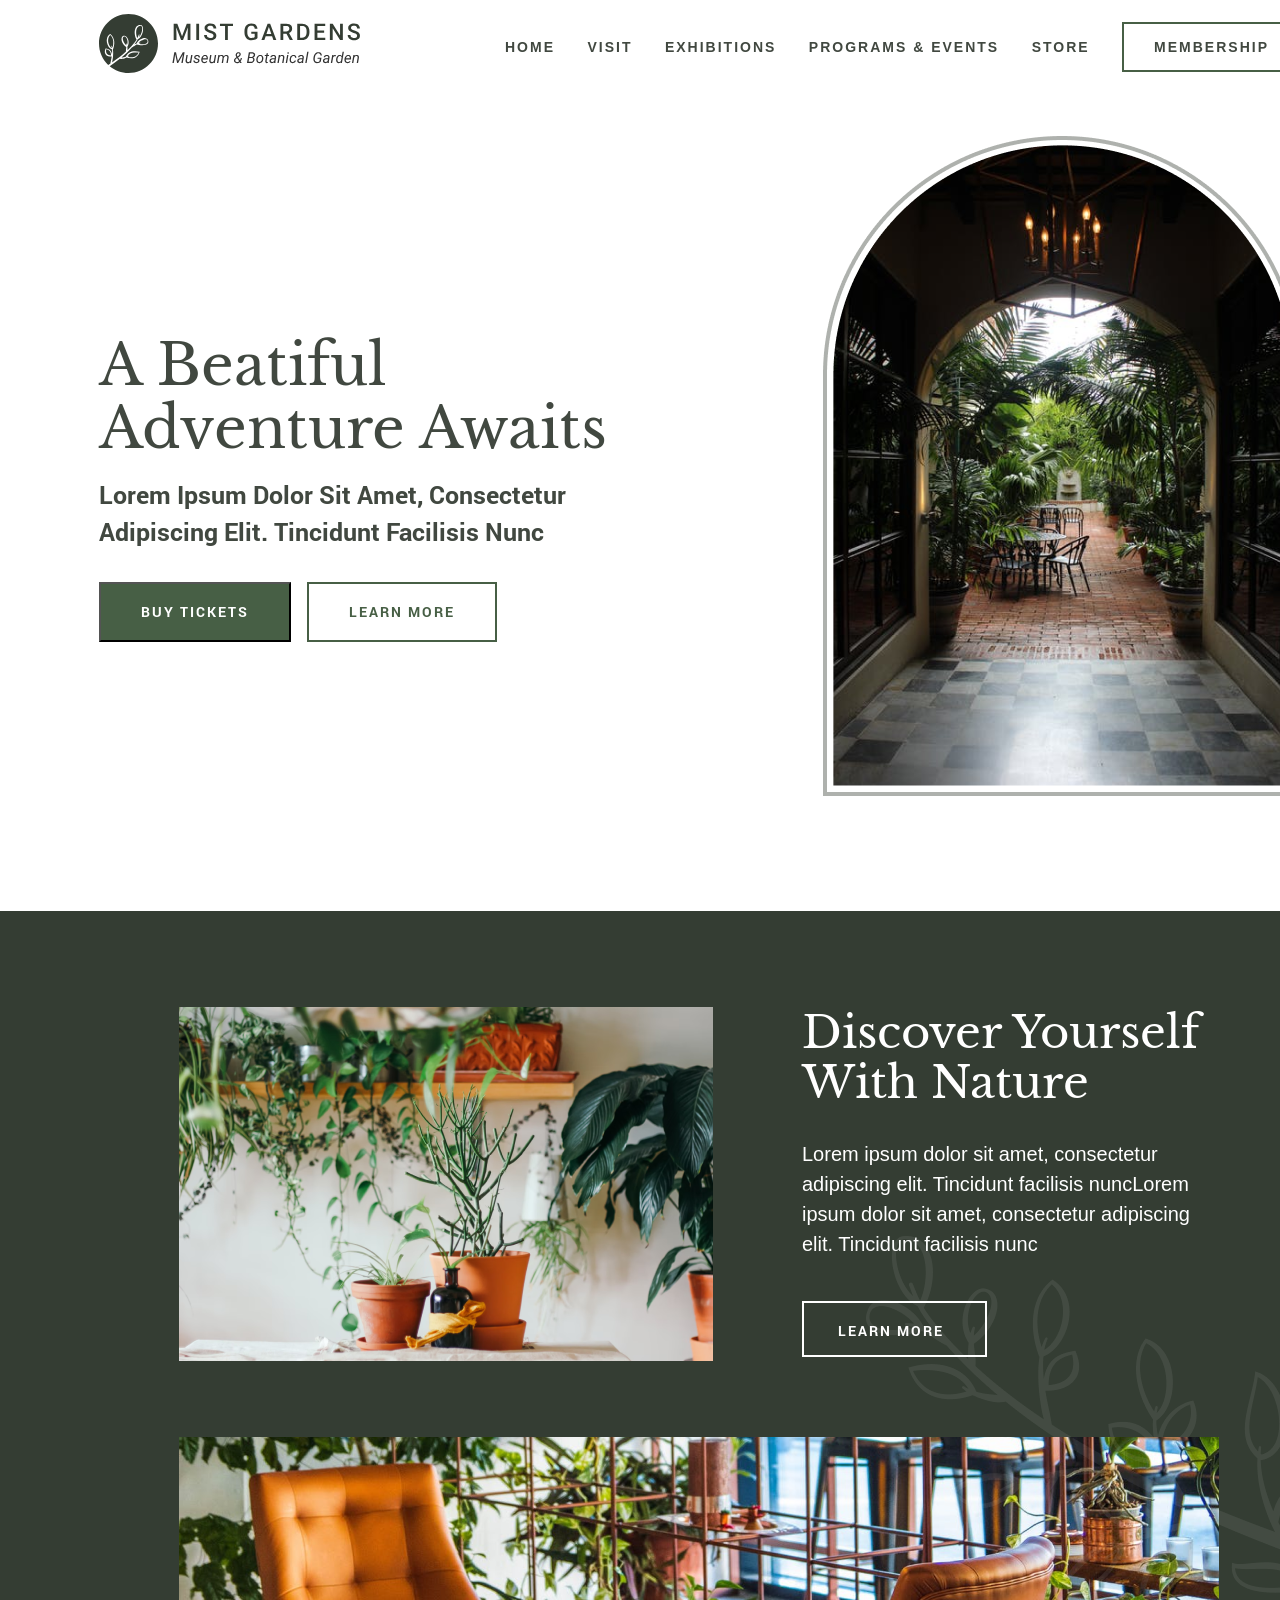
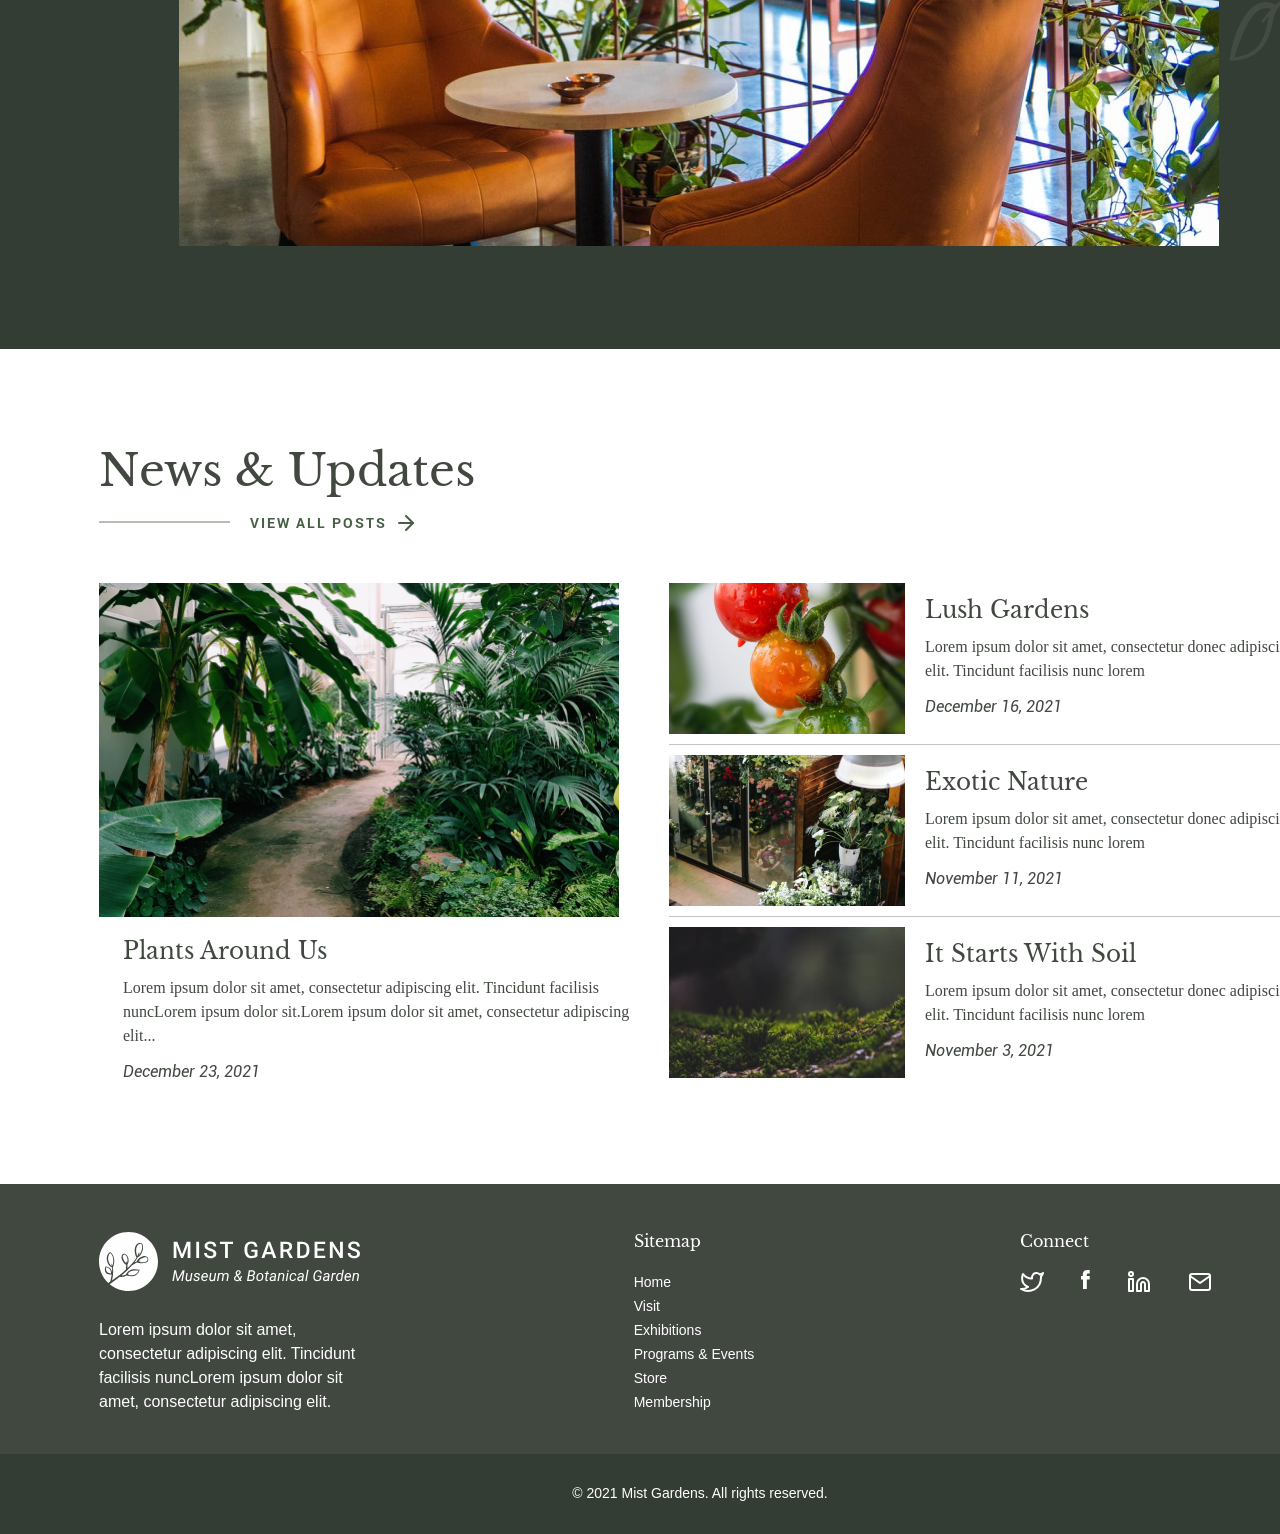
==== commit 31654fc3: "add hovers" ====
--- a/index.html
+++ b/index.html
@@ -1,211 +1 @@
-<!DOCTYPE html>
-<html lang="ru">
-
-<head>
-    <meta charset="utf-8" />
-    <title>Botanical Garden</title>
-    <link href="css/normalize.css" rel="stylesheet" />
-    <link href="css/style.css" rel="stylesheet" />
-    <link rel="icon" href="favicon.ico">
-    <meta name="viewport" content="width=device-width,initial-scale=1" />
-</head>
-
-<body>
-
-    <header class="page-header">
-        <nav class="main-nav">
-            <div class="container">
-                <div class="main-nav__wrapper">
-                  <div>
-                    <a class="main-nav__logo">
-                      <img src="img/icons/logo.svg" width="263" height="59" alt="Mist Garden logo" />
-                    </a>
-                  </div>
-                  <ul class="main-nav__list">
-                    <li class="main-nav__item main-nav__item--current">
-                      <a class="main-nav__link">Home</a>
-                    </li>
-                    <li class="main-nav__item">
-                        <a class="main-nav__link" href="#">Visit</a>
-                    </li>
-                    <li class="main-nav__item">
-                        <a class="main-nav__link" href="#">Exhibitions</a>
-                    </li>
-                    <li class="main-nav__item">
-                        <a class="main-nav__link" href="#">Programs & Events</a>
-                    </li>
-                    <li class="main-nav__item">
-                      <a class="main-nav__link" href="#">Store</a>
-                    </li>
-                    <li class="main-nav__item main-nav__item--button">
-                      <div class="main-nav__item-button-hint" data-title="Learn more">
-                        <a class="main-nav__link main-nav__link--border" href="#">Membership</a>
-                      </div>
-                    </li>
-                  </ul>
-                </div>
-            </div>
-        </nav>
-    </header>
-
-    <main>
-        <section class="buy-tickets">
-          <div class="container">
-            <div class="buy-tickets__wrapper">
-              <div class="buy-tickets__content">
-                <h1 class="buy-tickets__header">A beatiful<br>adventure awaits</h1>
-                  <p class="buy-tickets__text">Lorem ipsum dolor sit amet, consectetur adipiscing elit. Tincidunt facilisis nunc</p>
-                  <div class="buy-tickets__buttons">
-                    <button class="buttons buy-tickets__button">Buy Tickets</button>
-                    <a class="buttons buy-tickets__link" href="#">Learn more</a>
-                  </div>
-              </div>
-              <img src="img/arch.png" width="478" height="660" alt="Plants behind the arch" >
-            </div>
-          </div>
-        </section>
-
-        <section class="discover">
-            <div class="container">
-              <div class="discover__wrapper">
-                <div class="discover__content">
-                  <img src="img/plants.png" width="534" height="354" alt="Potted plants on a table"/>
-                  <div class="discover__words">
-                    <h2 class="discover__slogan common-header">Discover yourself with nature</h2>
-                      <p class="discover__text">Lorem ipsum dolor sit amet, consectetur adipiscing elit. Tincidunt facilisis nuncLorem ipsum dolor sit amet, consectetur adipiscing elit. Tincidunt facilisis nunc</p>
-                      <a class="buttons discover__link" href="#">Learn more</a>
-                  </div>
-                </div>
-                <img src="img/chairs.png" width="1040" height="409" alt="Two orange chairs"/>
-              </div>
-            </div>
-        </section>
-
-        <section class="news">
-          <div class="container">
-            <div class="news__wrapper">
-              <h2 class="news__title common-header">News & Updates</h2>
-                <a class="news__posts" href="#">View all posts</a>
-              <div class="news__posts-wrapper">
-                <div class="news__text-part">
-                  <img src="img/greenhouse.png" width="520" height="333" alt="road in the greenhouses"/>
-                  <div class="news__content-wrapper">
-                    <h3 class="news__header">Plants Around Us</h3>
-                      <p class="news__text">Lorem ipsum dolor sit amet, consectetur adipiscing elit. Tincidunt facilisis nuncLorem ipsum dolor sit.Lorem ipsum dolor sit amet, consectetur adipiscing elit...</p>
-                      <span class="news__date">December 23, 2021</span>
-                    </div>
-                </div>
-                <div class="news__text-part-wrapper">
-                  <div class="news__text-part news__text-part--column">
-                    <img src="img/cherry.png" width="236" height="151" alt="two cherries"/>
-                      <div class="news__text-part-item">
-                        <h3 class="news__header">Lush Gardens</h3>
-                          <p class="news__text">Lorem ipsum dolor sit amet, consectetur donec adipiscing elit. Tincidunt facilisis nunc lorem </p>
-                          <span class="news__date">December 16, 2021</span>
-                      </div>
-                  </div>
-                  <div class="news__text-part news__text-part--column">
-                    <img src="img/flower showcase.png" width="236" height="151" alt="flower showcase with lot of flowers"/>
-                      <div class="news__text-part-item">
-                        <h3 class="news__header">Exotic Nature</h3>
-                          <p class="news__text">Lorem ipsum dolor sit amet, consectetur donec adipiscing elit. Tincidunt facilisis nunc lorem </p>
-                          <span class="news__date">November 11, 2021</span>
-                      </div>
-                  </div>
-                  <div class="news__text-part news__text-part--column">
-                    <img src="img/moss.png" width="236" height="151" alt="green moss"/>
-                      <div class="news__text-part-item">
-                        <h3 class="news__header">It Starts with Soil</h3>
-                          <p class="news__text">Lorem ipsum dolor sit amet, consectetur donec adipiscing elit. Tincidunt facilisis nunc lorem </p>
-                          <span class="news__date">November 3, 2021</span>
-                      </div>
-                  </div>
-                </div>
-              </div>
-            </div>
-          </div>
-        </section>
-    </main>
-
-    <footer class="page-footer">
-      <div class="container">
-        <div class="page-footer__wrapper">
-          <div class="page-footer__logo">
-            <a class="page-footer__logo-link" href=""><svg width="263" height="59" viewBox="0 0 263 59" fill="none" xmlns="http://www.w3.org/2000/svg">
-              <path d="M75.8076 9.64844H78.3232L83.0513 22.2603L87.7681 9.64844H90.2837L84.0396 26H82.0405L75.8076 9.64844ZM74.6621 9.64844H77.0542L77.4697 20.5645V26H74.6621V9.64844ZM89.0371 9.64844H91.4404V26H88.6216V20.5645L89.0371 9.64844ZM100.097 9.64844V26H97.278V9.64844H100.097ZM114.503 21.7886C114.503 21.4517 114.451 21.1522 114.346 20.8901C114.249 20.6281 114.073 20.3885 113.818 20.1714C113.564 19.9543 113.204 19.7446 112.74 19.5425C112.283 19.3328 111.699 19.1195 110.988 18.9023C110.21 18.6628 109.491 18.397 108.832 18.105C108.181 17.8055 107.612 17.4611 107.125 17.0718C106.638 16.675 106.26 16.222 105.991 15.7129C105.721 15.1963 105.586 14.6011 105.586 13.9272C105.586 13.2609 105.725 12.6545 106.002 12.1079C106.286 11.5614 106.687 11.0897 107.204 10.6929C107.728 10.2886 108.345 9.97786 109.057 9.76074C109.768 9.53613 110.554 9.42383 111.415 9.42383C112.628 9.42383 113.672 9.64844 114.548 10.0977C115.432 10.5469 116.109 11.1496 116.581 11.9058C117.06 12.6619 117.3 13.4967 117.3 14.4102H114.503C114.503 13.8711 114.387 13.3957 114.155 12.9839C113.931 12.5646 113.586 12.2352 113.122 11.9956C112.665 11.756 112.085 11.6362 111.381 11.6362C110.715 11.6362 110.161 11.7373 109.719 11.9395C109.277 12.1416 108.948 12.4149 108.731 12.7593C108.514 13.1037 108.405 13.493 108.405 13.9272C108.405 14.2342 108.476 14.515 108.619 14.7695C108.761 15.0166 108.978 15.2487 109.27 15.4658C109.562 15.6755 109.929 15.8739 110.371 16.061C110.812 16.2482 111.333 16.4279 111.932 16.6001C112.837 16.8696 113.627 17.1691 114.301 17.4985C114.975 17.8205 115.537 18.1873 115.986 18.5991C116.435 19.0109 116.772 19.4788 116.996 20.0029C117.221 20.5195 117.333 21.1073 117.333 21.7661C117.333 22.4549 117.195 23.0763 116.918 23.6304C116.641 24.1769 116.244 24.6449 115.727 25.0342C115.218 25.416 114.604 25.7118 113.886 25.9214C113.174 26.1235 112.381 26.2246 111.505 26.2246C110.719 26.2246 109.944 26.1198 109.18 25.9102C108.424 25.7005 107.735 25.3823 107.114 24.9556C106.492 24.5213 105.998 23.9823 105.631 23.3384C105.264 22.687 105.081 21.9271 105.081 21.0586H107.9C107.9 21.5902 107.99 22.0431 108.169 22.4175C108.357 22.7918 108.615 23.0988 108.944 23.3384C109.274 23.5705 109.656 23.7427 110.09 23.855C110.531 23.9673 111.003 24.0234 111.505 24.0234C112.164 24.0234 112.714 23.9299 113.156 23.7427C113.605 23.5555 113.942 23.2935 114.166 22.9565C114.391 22.6196 114.503 22.2303 114.503 21.7886ZM128.854 9.64844V26H126.057V9.64844H128.854ZM133.986 9.64844V11.8945H120.97V9.64844H133.986ZM158.486 17.6445V23.8887C158.254 24.1956 157.891 24.5326 157.397 24.8994C156.91 25.2588 156.263 25.5695 155.454 25.8315C154.646 26.0936 153.639 26.2246 152.433 26.2246C151.407 26.2246 150.468 26.0524 149.614 25.708C148.761 25.3561 148.023 24.8433 147.402 24.1694C146.788 23.4956 146.312 22.6758 145.976 21.71C145.639 20.7367 145.47 19.6286 145.47 18.3857V17.2515C145.47 16.0161 145.624 14.9155 145.931 13.9497C146.245 12.9764 146.694 12.1528 147.278 11.479C147.862 10.8052 148.566 10.2961 149.39 9.95166C150.221 9.59977 151.16 9.42383 152.208 9.42383C153.549 9.42383 154.657 9.64844 155.533 10.0977C156.416 10.5394 157.097 11.1533 157.577 11.9395C158.056 12.7256 158.359 13.624 158.486 14.6348H155.724C155.634 14.0658 155.458 13.5566 155.196 13.1074C154.941 12.6582 154.574 12.3063 154.095 12.0518C153.624 11.7897 153.01 11.6587 152.253 11.6587C151.602 11.6587 151.029 11.7822 150.535 12.0293C150.041 12.2764 149.629 12.6395 149.3 13.1187C148.978 13.5978 148.735 14.1818 148.57 14.8706C148.405 15.5594 148.323 16.3455 148.323 17.229V18.3857C148.323 19.2842 148.416 20.0815 148.604 20.7778C148.798 21.4741 149.075 22.0618 149.435 22.541C149.801 23.0202 150.247 23.3833 150.771 23.6304C151.295 23.87 151.887 23.9897 152.545 23.9897C153.189 23.9897 153.717 23.9373 154.129 23.8325C154.541 23.7202 154.866 23.5892 155.106 23.4395C155.353 23.2822 155.544 23.1325 155.679 22.9902V19.7446H152.276V17.6445H158.486ZM170.276 11.8271L165.391 26H162.437L168.592 9.64844H170.478L170.276 11.8271ZM174.364 26L169.467 11.8271L169.254 9.64844H171.152L177.329 26H174.364ZM174.128 19.9355V22.1704H165.234V19.9355H174.128ZM181.459 9.64844H187.243C188.486 9.64844 189.545 9.83561 190.421 10.21C191.297 10.5843 191.967 11.1383 192.432 11.8721C192.903 12.5983 193.139 13.4967 193.139 14.5674C193.139 15.3835 192.989 16.1022 192.69 16.7236C192.39 17.3451 191.967 17.8691 191.421 18.2959C190.874 18.7152 190.223 19.0409 189.467 19.2729L188.613 19.6885H183.413L183.391 17.4536H187.288C187.962 17.4536 188.523 17.3338 188.973 17.0942C189.422 16.8547 189.759 16.529 189.983 16.1172C190.215 15.6979 190.331 15.2262 190.331 14.7021C190.331 14.1331 190.219 13.639 189.995 13.2197C189.777 12.793 189.44 12.4673 188.984 12.2427C188.527 12.0106 187.947 11.8945 187.243 11.8945H184.278V26H181.459V9.64844ZM190.792 26L186.951 18.6553L189.905 18.644L193.802 25.854V26H190.792ZM202.997 26H199.504L199.527 23.7651H202.997C204.008 23.7651 204.854 23.5443 205.535 23.1025C206.224 22.6608 206.741 22.0282 207.085 21.2046C207.437 20.381 207.613 19.4002 207.613 18.2622V17.375C207.613 16.4915 207.512 15.7091 207.31 15.0278C207.115 14.3465 206.823 13.7738 206.434 13.3096C206.052 12.8454 205.58 12.4935 205.019 12.2539C204.465 12.0143 203.824 11.8945 203.098 11.8945H199.437V9.64844H203.098C204.184 9.64844 205.176 9.83187 206.074 10.1987C206.973 10.5581 207.748 11.0785 208.399 11.7598C209.058 12.4411 209.563 13.2572 209.915 14.208C210.267 15.1589 210.443 16.222 210.443 17.3975V18.2622C210.443 19.4377 210.267 20.5008 209.915 21.4517C209.563 22.4025 209.058 23.2186 208.399 23.8999C207.74 24.5737 206.954 25.0941 206.041 25.4609C205.135 25.8203 204.12 26 202.997 26ZM201.066 9.64844V26H198.247V9.64844H201.066ZM226.276 23.7651V26H217.595V23.7651H226.276ZM218.392 9.64844V26H215.573V9.64844H218.392ZM225.141 16.4766V18.6777H217.595V16.4766H225.141ZM226.22 9.64844V11.8945H217.595V9.64844H226.22ZM243.849 9.64844V26H241.03L233.697 14.2866V26H230.878V9.64844H233.697L241.053 21.3843V9.64844H243.849ZM258.11 21.7886C258.11 21.4517 258.057 21.1522 257.952 20.8901C257.855 20.6281 257.679 20.3885 257.425 20.1714C257.17 19.9543 256.811 19.7446 256.346 19.5425C255.89 19.3328 255.306 19.1195 254.594 18.9023C253.816 18.6628 253.097 18.397 252.438 18.105C251.787 17.8055 251.218 17.4611 250.731 17.0718C250.245 16.675 249.866 16.222 249.597 15.7129C249.327 15.1963 249.193 14.6011 249.193 13.9272C249.193 13.2609 249.331 12.6545 249.608 12.1079C249.893 11.5614 250.293 11.0897 250.81 10.6929C251.334 10.2886 251.952 9.97786 252.663 9.76074C253.374 9.53613 254.16 9.42383 255.021 9.42383C256.234 9.42383 257.279 9.64844 258.154 10.0977C259.038 10.5469 259.716 11.1496 260.187 11.9058C260.666 12.6619 260.906 13.4967 260.906 14.4102H258.11C258.11 13.8711 257.994 13.3957 257.761 12.9839C257.537 12.5646 257.192 12.2352 256.728 11.9956C256.272 11.756 255.691 11.6362 254.988 11.6362C254.321 11.6362 253.767 11.7373 253.325 11.9395C252.884 12.1416 252.554 12.4149 252.337 12.7593C252.12 13.1037 252.011 13.493 252.011 13.9272C252.011 14.2342 252.083 14.515 252.225 14.7695C252.367 15.0166 252.584 15.2487 252.876 15.4658C253.168 15.6755 253.535 15.8739 253.977 16.061C254.418 16.2482 254.939 16.4279 255.538 16.6001C256.444 16.8696 257.234 17.1691 257.907 17.4985C258.581 17.8205 259.143 18.1873 259.592 18.5991C260.041 19.0109 260.378 19.4788 260.603 20.0029C260.827 20.5195 260.94 21.1073 260.94 21.7661C260.94 22.4549 260.801 23.0763 260.524 23.6304C260.247 24.1769 259.85 24.6449 259.334 25.0342C258.825 25.416 258.211 25.7118 257.492 25.9214C256.781 26.1235 255.987 26.2246 255.111 26.2246C254.325 26.2246 253.55 26.1198 252.786 25.9102C252.03 25.7005 251.341 25.3823 250.72 24.9556C250.099 24.5213 249.604 23.9823 249.238 23.3384C248.871 22.687 248.687 21.9271 248.687 21.0586H251.506C251.506 21.5902 251.596 22.0431 251.776 22.4175C251.963 22.7918 252.221 23.0988 252.55 23.3384C252.88 23.5705 253.262 23.7427 253.696 23.855C254.138 23.9673 254.609 24.0234 255.111 24.0234C255.77 24.0234 256.32 23.9299 256.762 23.7427C257.211 23.5555 257.548 23.2935 257.773 22.9565C257.997 22.6196 258.11 22.2303 258.11 21.7886Z" fill="#FFFFFF"/>
-              <path d="M75.7466 38.3359H77.021L78.9033 47.0151L83.7886 38.3359H85.1948L79.1377 49H78.0903L75.7466 38.3359ZM75.2852 38.3359H76.4644L75.5269 44.8838L74.8091 49H73.4321L75.2852 38.3359ZM84.4038 38.3359H85.5903L83.7373 49H82.3677L83.1001 44.7666L84.4038 38.3359ZM91.1236 47.0957L92.1637 41.0752H93.4967L92.1197 49H90.8526L91.1236 47.0957ZM91.6217 45.499L92.1637 45.4771C92.1002 45.9751 91.9879 46.4487 91.8268 46.8979C91.6656 47.3423 91.4459 47.7378 91.1676 48.0845C90.8941 48.4263 90.5523 48.6948 90.1422 48.8901C89.7369 49.0806 89.256 49.1685 88.6993 49.1538C88.2647 49.1392 87.901 49.0513 87.608 48.8901C87.3199 48.729 87.0929 48.5117 86.9269 48.2383C86.7608 47.9648 86.651 47.6523 86.5973 47.3008C86.5436 46.9492 86.5362 46.5781 86.5753 46.1875L87.4322 41.0752H88.7579L87.901 46.2095C87.8814 46.4243 87.879 46.6367 87.8937 46.8467C87.9083 47.0518 87.9522 47.2397 88.0255 47.4106C88.0987 47.5815 88.211 47.7207 88.3624 47.8281C88.5187 47.9307 88.7237 47.9868 88.9776 47.9966C89.505 48.0161 89.9518 47.9185 90.318 47.7036C90.6842 47.4839 90.9747 47.1812 91.1896 46.7954C91.4044 46.4097 91.5484 45.9775 91.6217 45.499ZM99.1545 46.854C99.1984 46.5513 99.1423 46.3145 98.986 46.1436C98.8347 45.9727 98.6345 45.8433 98.3854 45.7554C98.1413 45.6626 97.9021 45.5869 97.6677 45.5283C97.3747 45.4551 97.0793 45.3647 96.7814 45.2573C96.4836 45.1499 96.2102 45.0132 95.9611 44.8472C95.717 44.6763 95.5217 44.4663 95.3752 44.2173C95.2336 43.9634 95.1701 43.6558 95.1848 43.2944C95.2043 42.9038 95.3068 42.5596 95.4924 42.2617C95.6828 41.9639 95.927 41.7148 96.2248 41.5146C96.5275 41.3145 96.8571 41.1655 97.2136 41.0679C97.57 40.9702 97.924 40.9238 98.2756 40.9287C98.7736 40.9385 99.2253 41.041 99.6306 41.2363C100.041 41.4316 100.365 41.7124 100.605 42.0786C100.844 42.4448 100.956 42.8892 100.942 43.4116L99.6306 43.4043C99.6403 43.126 99.5842 42.8867 99.4621 42.6865C99.34 42.4863 99.1716 42.3325 98.9567 42.2251C98.7419 42.1128 98.4978 42.0542 98.2243 42.0493C97.9655 42.0444 97.7116 42.0859 97.4626 42.1738C97.2136 42.2568 97.0012 42.3887 96.8254 42.5693C96.6496 42.7451 96.5422 42.9746 96.5031 43.2578C96.4738 43.4678 96.5056 43.6411 96.5983 43.7778C96.6911 43.9097 96.8181 44.0171 96.9792 44.1001C97.1452 44.1782 97.3186 44.2441 97.4992 44.2979C97.6848 44.3467 97.8532 44.3906 98.0046 44.4297C98.405 44.542 98.8005 44.6836 99.1911 44.8545C99.5817 45.0254 99.8991 45.2622 100.143 45.5649C100.387 45.8628 100.497 46.2559 100.473 46.7441C100.453 47.1592 100.343 47.5205 100.143 47.8281C99.9479 48.1309 99.694 48.3823 99.3815 48.5825C99.0739 48.7778 98.7346 48.9219 98.3635 49.0146C97.9924 49.1074 97.6213 49.1514 97.2502 49.1465C96.7375 49.1367 96.259 49.0317 95.8146 48.8315C95.3752 48.6265 95.0236 48.3335 94.76 47.9526C94.4963 47.5669 94.3718 47.0981 94.3864 46.5464L95.7121 46.5537C95.7121 46.8711 95.778 47.1396 95.9099 47.3594C96.0466 47.5742 96.2346 47.7378 96.4738 47.8501C96.7131 47.9624 96.9865 48.021 97.2941 48.0259C97.5529 48.0308 97.8166 47.9966 98.0852 47.9233C98.3586 47.8501 98.593 47.728 98.7883 47.5571C98.9885 47.3813 99.1105 47.147 99.1545 46.854ZM105.281 49.1465C104.739 49.1367 104.268 49.0293 103.867 48.8242C103.472 48.6143 103.147 48.3335 102.893 47.9819C102.644 47.6255 102.466 47.2202 102.359 46.7661C102.251 46.312 102.22 45.8359 102.263 45.3379L102.293 45.0229C102.342 44.5151 102.466 44.0171 102.666 43.5288C102.867 43.0356 103.133 42.5913 103.465 42.1958C103.802 41.8003 104.197 41.4878 104.651 41.2583C105.11 41.0239 105.618 40.9141 106.175 40.9287C106.726 40.9385 107.185 41.0557 107.552 41.2803C107.918 41.5049 108.203 41.8027 108.408 42.1738C108.618 42.54 108.755 42.9526 108.819 43.4116C108.882 43.8657 108.887 44.332 108.833 44.8105L108.753 45.4185H103.003L103.179 44.3125L107.566 44.3198L107.588 44.2026C107.637 43.8511 107.617 43.5117 107.53 43.1846C107.442 42.8574 107.281 42.5889 107.046 42.3789C106.817 42.1641 106.507 42.0518 106.116 42.042C105.711 42.0273 105.359 42.1104 105.061 42.291C104.763 42.4668 104.514 42.7061 104.314 43.0088C104.114 43.3066 103.955 43.6338 103.838 43.9902C103.726 44.3418 103.648 44.686 103.604 45.0229L103.575 45.3306C103.545 45.6431 103.555 45.958 103.604 46.2754C103.653 46.5928 103.745 46.8833 103.882 47.147C104.024 47.4058 104.219 47.6182 104.468 47.7842C104.717 47.9453 105.025 48.0308 105.391 48.0405C105.835 48.0503 106.233 47.9551 106.585 47.7549C106.941 47.5498 107.266 47.291 107.559 46.9785L108.313 47.623C108.084 47.96 107.81 48.2432 107.493 48.4727C107.176 48.7021 106.829 48.873 106.453 48.9854C106.077 49.0977 105.686 49.1514 105.281 49.1465ZM114.835 47.0957L115.875 41.0752H117.208L115.831 49H114.564L114.835 47.0957ZM115.333 45.499L115.875 45.4771C115.812 45.9751 115.7 46.4487 115.538 46.8979C115.377 47.3423 115.158 47.7378 114.879 48.0845C114.606 48.4263 114.264 48.6948 113.854 48.8901C113.449 49.0806 112.968 49.1685 112.411 49.1538C111.976 49.1392 111.613 49.0513 111.32 48.8901C111.032 48.729 110.805 48.5117 110.639 48.2383C110.473 47.9648 110.363 47.6523 110.309 47.3008C110.255 46.9492 110.248 46.5781 110.287 46.1875L111.144 41.0752H112.47L111.613 46.2095C111.593 46.4243 111.591 46.6367 111.605 46.8467C111.62 47.0518 111.664 47.2397 111.737 47.4106C111.81 47.5815 111.923 47.7207 112.074 47.8281C112.23 47.9307 112.435 47.9868 112.689 47.9966C113.217 48.0161 113.663 47.9185 114.03 47.7036C114.396 47.4839 114.686 47.1812 114.901 46.7954C115.116 46.4097 115.26 45.9775 115.333 45.499ZM120.376 42.7305L119.292 49H117.959L119.336 41.0752H120.596L120.376 42.7305ZM119.783 44.7373L119.182 44.7227C119.25 44.2295 119.373 43.7534 119.548 43.2944C119.724 42.8354 119.958 42.4253 120.251 42.064C120.549 41.7026 120.908 41.4194 121.328 41.2144C121.748 41.0093 122.234 40.9141 122.786 40.9287C123.196 40.9385 123.542 41.019 123.826 41.1704C124.109 41.3169 124.336 41.5195 124.507 41.7783C124.683 42.0322 124.8 42.3252 124.858 42.6572C124.922 42.9893 124.937 43.3433 124.902 43.7192L124.016 49H122.69L123.569 43.7778C123.608 43.4458 123.589 43.1528 123.511 42.8989C123.438 42.645 123.298 42.4448 123.093 42.2983C122.888 42.147 122.61 42.0664 122.258 42.0566C121.863 42.0469 121.519 42.1152 121.226 42.2617C120.938 42.4082 120.696 42.6108 120.5 42.8696C120.31 43.1235 120.156 43.4141 120.039 43.7412C119.922 44.0635 119.836 44.3955 119.783 44.7373ZM124.902 43.9902L123.95 44.2686C124.009 43.8145 124.131 43.3848 124.316 42.9795C124.507 42.5742 124.753 42.2153 125.056 41.9028C125.359 41.5903 125.71 41.3462 126.111 41.1704C126.511 40.9946 126.953 40.9116 127.437 40.9214C127.866 40.9312 128.23 41.0117 128.528 41.1631C128.826 41.3096 129.062 41.5122 129.238 41.771C129.419 42.0298 129.539 42.3325 129.597 42.6792C129.661 43.021 129.67 43.3921 129.626 43.7925L128.755 49H127.422L128.301 43.7705C128.34 43.4336 128.323 43.1382 128.25 42.8843C128.181 42.6304 128.044 42.4326 127.839 42.291C127.634 42.1445 127.351 42.0688 126.99 42.064C126.702 42.0542 126.438 42.0981 126.199 42.1958C125.959 42.2935 125.752 42.4326 125.576 42.6133C125.4 42.7891 125.254 42.9941 125.137 43.2285C125.024 43.4629 124.946 43.7168 124.902 43.9902ZM137.573 43.082L139.301 41.9468C139.599 41.7515 139.863 41.5342 140.092 41.2949C140.322 41.0557 140.456 40.748 140.495 40.3721C140.529 40.0498 140.442 39.7886 140.232 39.5884C140.022 39.3882 139.758 39.2856 139.441 39.2808C139.162 39.2808 138.916 39.3516 138.701 39.4932C138.491 39.6348 138.32 39.8203 138.188 40.0498C138.061 40.2793 137.983 40.5259 137.954 40.7896C137.92 41.0532 137.946 41.312 138.034 41.5659C138.122 41.8149 138.239 42.0566 138.386 42.291C138.532 42.5205 138.674 42.7402 138.811 42.9502L142.758 49H141.272L138.034 44.0488C137.82 43.7314 137.6 43.4043 137.375 43.0674C137.151 42.7256 136.965 42.3691 136.819 41.998C136.677 41.627 136.618 41.2388 136.643 40.8335C136.682 40.3013 136.826 39.835 137.075 39.4346C137.329 39.0293 137.666 38.7168 138.086 38.4971C138.506 38.2773 138.984 38.1748 139.521 38.1895C139.936 38.1992 140.317 38.2944 140.664 38.4751C141.01 38.6558 141.281 38.9097 141.477 39.2368C141.677 39.5591 141.765 39.9399 141.74 40.3794C141.721 40.7407 141.628 41.0654 141.462 41.3535C141.301 41.6416 141.096 41.9004 140.847 42.1299C140.598 42.3594 140.334 42.5718 140.056 42.7671L137.749 44.3418C137.539 44.4883 137.331 44.6543 137.126 44.8398C136.921 45.0205 136.743 45.2231 136.592 45.4478C136.445 45.6724 136.355 45.9189 136.321 46.1875C136.272 46.5586 136.313 46.8809 136.445 47.1543C136.577 47.4277 136.777 47.6426 137.046 47.7988C137.314 47.9502 137.632 48.0308 137.998 48.0405C138.525 48.0552 139.004 47.9478 139.433 47.7183C139.868 47.4839 140.246 47.1714 140.569 46.7808C140.896 46.3853 141.159 45.9531 141.36 45.4844C141.56 45.0107 141.694 44.542 141.762 44.0781H142.934C142.881 44.5664 142.78 45.0156 142.634 45.4258C142.487 45.8311 142.295 46.2168 142.055 46.583C141.816 46.9443 141.535 47.3032 141.213 47.6597C141.169 47.7085 141.128 47.7622 141.089 47.8208C141.054 47.8745 141.015 47.9258 140.971 47.9746C140.61 48.3799 140.146 48.6802 139.58 48.8755C139.018 49.0659 138.471 49.1562 137.939 49.1465C137.363 49.1318 136.843 49.0049 136.379 48.7656C135.915 48.5264 135.554 48.1895 135.295 47.7549C135.036 47.3154 134.929 46.793 134.973 46.1875C135.012 45.6846 135.166 45.2476 135.434 44.8765C135.708 44.5005 136.037 44.1685 136.423 43.8804C136.809 43.5923 137.192 43.3262 137.573 43.082ZM152.602 44.0122H149.899L150.082 42.877L152.39 42.8843C152.766 42.8843 153.12 42.8184 153.452 42.6865C153.788 42.5547 154.069 42.3569 154.294 42.0933C154.523 41.8296 154.662 41.4976 154.711 41.0972C154.76 40.7163 154.721 40.4111 154.594 40.1816C154.467 39.9473 154.272 39.7788 154.008 39.6763C153.749 39.5688 153.444 39.5103 153.093 39.5005L150.998 39.4932L149.35 49H147.966L149.819 38.3359L153.122 38.3433C153.566 38.353 153.976 38.4141 154.352 38.5264C154.733 38.6338 155.06 38.7998 155.334 39.0244C155.607 39.2441 155.812 39.5273 155.949 39.874C156.091 40.2207 156.142 40.6357 156.103 41.1191C156.064 41.6416 155.898 42.0811 155.605 42.4375C155.317 42.7939 154.953 43.0747 154.514 43.2798C154.079 43.48 153.627 43.6118 153.159 43.6753L152.602 44.0122ZM151.686 49H148.449L149.423 47.8501L151.723 47.8574C152.138 47.8574 152.521 47.7817 152.873 47.6304C153.225 47.479 153.515 47.2568 153.745 46.9639C153.979 46.6709 154.123 46.3096 154.177 45.8799C154.221 45.499 154.191 45.1719 154.089 44.8984C153.986 44.625 153.81 44.415 153.561 44.2686C153.312 44.1172 152.995 44.0342 152.609 44.0195L150.566 44.0122L150.778 42.877L153.378 42.8843L153.605 43.2944C154.045 43.3628 154.413 43.519 154.711 43.7632C155.014 44.0024 155.234 44.3052 155.371 44.6714C155.512 45.0327 155.568 45.4307 155.539 45.8652C155.485 46.5635 155.275 47.147 154.909 47.6157C154.548 48.0796 154.084 48.4287 153.517 48.6631C152.951 48.8926 152.341 49.0049 151.686 49ZM157.33 45.1694L157.352 45.001C157.41 44.4688 157.542 43.9561 157.747 43.4629C157.957 42.9697 158.233 42.5303 158.575 42.1445C158.917 41.7588 159.322 41.4561 159.791 41.2363C160.259 41.0166 160.782 40.9141 161.358 40.9287C161.915 40.9385 162.391 41.0581 162.786 41.2876C163.187 41.5171 163.509 41.8223 163.753 42.2031C164.002 42.5791 164.175 43.0039 164.273 43.4775C164.371 43.9512 164.395 44.4395 164.346 44.9424L164.332 45.1108C164.268 45.6431 164.131 46.1533 163.921 46.6416C163.711 47.1299 163.433 47.5645 163.086 47.9453C162.745 48.3262 162.339 48.6265 161.871 48.8462C161.402 49.061 160.882 49.1611 160.311 49.1465C159.759 49.1367 159.283 49.0195 158.882 48.7949C158.487 48.5654 158.167 48.2627 157.923 47.8867C157.679 47.5107 157.508 47.0884 157.41 46.6196C157.312 46.1509 157.286 45.6675 157.33 45.1694ZM158.67 45.001L158.655 45.1768C158.621 45.4844 158.619 45.8042 158.648 46.1362C158.682 46.4683 158.76 46.7759 158.882 47.0591C159.009 47.3423 159.192 47.5742 159.432 47.7549C159.671 47.9355 159.981 48.0308 160.362 48.0405C160.767 48.0503 161.124 47.9722 161.431 47.8062C161.739 47.6353 162 47.4058 162.215 47.1177C162.435 46.8296 162.608 46.5098 162.735 46.1582C162.867 45.8066 162.955 45.4575 162.999 45.1108L163.013 44.9424C163.047 44.6348 163.047 44.3149 163.013 43.9829C162.984 43.646 162.906 43.3335 162.779 43.0454C162.657 42.7524 162.476 42.5156 162.237 42.335C161.998 42.1494 161.688 42.0518 161.307 42.042C160.901 42.0273 160.542 42.1079 160.23 42.2837C159.922 42.4546 159.661 42.6865 159.446 42.9795C159.231 43.2725 159.058 43.5972 158.926 43.9536C158.799 44.3052 158.714 44.6543 158.67 45.001ZM170.048 41.0752L169.865 42.1152H165.697L165.88 41.0752H170.048ZM167.624 39.1489H168.942L167.602 47.0518C167.587 47.2227 167.592 47.3765 167.616 47.5132C167.641 47.6499 167.699 47.7598 167.792 47.8428C167.885 47.9209 168.026 47.9624 168.217 47.9673C168.324 47.9673 168.429 47.96 168.532 47.9453C168.639 47.9258 168.747 47.9087 168.854 47.894L168.759 49.0073C168.603 49.0513 168.442 49.083 168.275 49.1025C168.114 49.127 167.953 49.1367 167.792 49.1318C167.387 49.127 167.069 49.0244 166.84 48.8242C166.61 48.624 166.454 48.3652 166.371 48.0479C166.288 47.7305 166.264 47.3911 166.298 47.0298L167.624 39.1489ZM175.142 47.645L175.801 43.5508C175.835 43.248 175.806 42.9819 175.713 42.7524C175.625 42.5229 175.476 42.3447 175.266 42.2178C175.061 42.0908 174.802 42.0225 174.49 42.0127C174.217 42.0078 173.948 42.0518 173.684 42.1445C173.425 42.2373 173.201 42.3765 173.01 42.562C172.82 42.7476 172.696 42.9819 172.637 43.2651L171.319 43.2725C171.353 42.877 171.477 42.5327 171.692 42.2397C171.907 41.9419 172.175 41.6953 172.498 41.5C172.82 41.2998 173.167 41.1533 173.538 41.0605C173.909 40.9629 174.27 40.9165 174.622 40.9214C175.154 40.9312 175.615 41.0459 176.006 41.2656C176.402 41.4805 176.699 41.7832 176.9 42.1738C177.1 42.5645 177.173 43.0332 177.119 43.5801L176.511 47.2715C176.467 47.54 176.441 47.811 176.431 48.0845C176.426 48.353 176.458 48.6167 176.526 48.8755L176.511 49L175.171 49.0073C175.117 48.7827 175.091 48.5557 175.091 48.3262C175.095 48.0967 175.113 47.8696 175.142 47.645ZM175.955 44.1953L175.801 45.1475L174.549 45.1401C174.285 45.1401 174.007 45.1597 173.714 45.1987C173.421 45.2378 173.142 45.311 172.879 45.4185C172.615 45.5259 172.393 45.6821 172.212 45.8872C172.031 46.0874 171.922 46.3486 171.883 46.6709C171.853 46.9346 171.885 47.1641 171.978 47.3594C172.075 47.5498 172.222 47.6987 172.417 47.8062C172.613 47.9136 172.84 47.9697 173.098 47.9746C173.435 47.9795 173.767 47.9136 174.094 47.7769C174.422 47.6401 174.707 47.4448 174.951 47.1909C175.196 46.937 175.364 46.644 175.457 46.312L175.94 46.9639C175.847 47.2861 175.696 47.584 175.486 47.8574C175.276 48.126 175.027 48.3579 174.739 48.5532C174.456 48.7485 174.151 48.8999 173.823 49.0073C173.496 49.1147 173.169 49.166 172.842 49.1611C172.398 49.1514 171.995 49.0513 171.633 48.8608C171.277 48.6704 170.994 48.4043 170.784 48.0625C170.579 47.7158 170.491 47.313 170.52 46.854C170.55 46.3511 170.681 45.9287 170.916 45.5869C171.15 45.2451 171.45 44.9717 171.817 44.7666C172.188 44.5615 172.593 44.415 173.032 44.3271C173.472 44.2344 173.906 44.188 174.336 44.188L175.955 44.1953ZM180.822 42.8477L179.752 49H178.427L179.804 41.0752H181.056L180.822 42.8477ZM180.206 44.7373L179.664 44.7227C179.733 44.249 179.857 43.7852 180.038 43.3311C180.223 42.8721 180.465 42.4595 180.763 42.0933C181.066 41.7271 181.425 41.439 181.84 41.229C182.26 41.0142 182.738 40.9141 183.275 40.9287C183.7 40.9385 184.054 41.0215 184.337 41.1777C184.625 41.3291 184.85 41.5366 185.011 41.8003C185.172 42.064 185.28 42.3691 185.333 42.7158C185.387 43.0576 185.392 43.4214 185.348 43.8071L184.484 49H183.151L184.03 43.7852C184.064 43.4678 184.052 43.1821 183.993 42.9282C183.939 42.6694 183.817 42.4644 183.627 42.313C183.441 42.1567 183.173 42.0737 182.821 42.064C182.45 42.0542 182.116 42.125 181.818 42.2764C181.52 42.4277 181.259 42.6353 181.034 42.8989C180.814 43.1577 180.634 43.4482 180.492 43.7705C180.355 44.0879 180.26 44.4102 180.206 44.7373ZM189.431 41.0752L188.054 49H186.728L188.105 41.0752H189.431ZM188.369 38.9951C188.369 38.7656 188.44 38.5752 188.581 38.4238C188.728 38.2676 188.916 38.187 189.145 38.1821C189.375 38.1772 189.563 38.248 189.709 38.3945C189.861 38.541 189.934 38.7266 189.929 38.9512C189.929 39.1758 189.853 39.3638 189.702 39.5151C189.556 39.6616 189.37 39.7373 189.145 39.7422C188.921 39.7471 188.735 39.6812 188.589 39.5444C188.442 39.4028 188.369 39.2197 188.369 38.9951ZM193.617 48.0405C193.939 48.0454 194.239 47.9844 194.518 47.8574C194.796 47.7305 195.033 47.5498 195.228 47.3154C195.423 47.0811 195.562 46.8101 195.646 46.5024L196.905 46.4951C196.827 47.0273 196.62 47.4937 196.283 47.894C195.951 48.2944 195.543 48.6069 195.06 48.8315C194.581 49.0513 194.081 49.1562 193.558 49.1465C193.001 49.1367 192.528 49.022 192.137 48.8022C191.751 48.5776 191.441 48.2798 191.207 47.9087C190.973 47.5376 190.812 47.1201 190.724 46.6562C190.636 46.1875 190.616 45.7065 190.665 45.2134L190.694 44.8984C190.753 44.3662 190.882 43.8608 191.083 43.3823C191.283 42.8989 191.549 42.4717 191.881 42.1006C192.218 41.7246 192.616 41.4316 193.075 41.2217C193.534 41.0117 194.049 40.9141 194.62 40.9287C195.177 40.9385 195.66 41.0703 196.07 41.3242C196.48 41.5732 196.798 41.9126 197.022 42.3423C197.247 42.772 197.359 43.2603 197.359 43.8071L196.114 43.7998C196.109 43.4873 196.048 43.1992 195.931 42.9355C195.814 42.6719 195.641 42.4595 195.411 42.2983C195.182 42.1372 194.898 42.0493 194.562 42.0347C194.156 42.0249 193.802 42.1006 193.5 42.2617C193.202 42.4229 192.948 42.645 192.738 42.9282C192.533 43.2065 192.369 43.5166 192.247 43.8584C192.13 44.2002 192.049 44.5469 192.005 44.8984L191.969 45.2061C191.939 45.5186 191.935 45.8384 191.954 46.1655C191.979 46.4927 192.047 46.7979 192.159 47.0811C192.271 47.3594 192.445 47.5864 192.679 47.7622C192.914 47.938 193.226 48.0308 193.617 48.0405ZM202.871 47.645L203.53 43.5508C203.564 43.248 203.535 42.9819 203.442 42.7524C203.354 42.5229 203.205 42.3447 202.995 42.2178C202.79 42.0908 202.531 42.0225 202.219 42.0127C201.945 42.0078 201.677 42.0518 201.413 42.1445C201.154 42.2373 200.93 42.3765 200.739 42.562C200.549 42.7476 200.424 42.9819 200.366 43.2651L199.047 43.2725C199.082 42.877 199.206 42.5327 199.421 42.2397C199.636 41.9419 199.904 41.6953 200.227 41.5C200.549 41.2998 200.896 41.1533 201.267 41.0605C201.638 40.9629 201.999 40.9165 202.351 40.9214C202.883 40.9312 203.344 41.0459 203.735 41.2656C204.13 41.4805 204.428 41.7832 204.629 42.1738C204.829 42.5645 204.902 43.0332 204.848 43.5801L204.24 47.2715C204.196 47.54 204.17 47.811 204.16 48.0845C204.155 48.353 204.187 48.6167 204.255 48.8755L204.24 49L202.9 49.0073C202.846 48.7827 202.819 48.5557 202.819 48.3262C202.824 48.0967 202.841 47.8696 202.871 47.645ZM203.684 44.1953L203.53 45.1475L202.277 45.1401C202.014 45.1401 201.735 45.1597 201.442 45.1987C201.15 45.2378 200.871 45.311 200.608 45.4185C200.344 45.5259 200.122 45.6821 199.941 45.8872C199.76 46.0874 199.65 46.3486 199.611 46.6709C199.582 46.9346 199.614 47.1641 199.707 47.3594C199.804 47.5498 199.951 47.6987 200.146 47.8062C200.341 47.9136 200.568 47.9697 200.827 47.9746C201.164 47.9795 201.496 47.9136 201.823 47.7769C202.15 47.6401 202.436 47.4448 202.68 47.1909C202.924 46.937 203.093 46.644 203.186 46.312L203.669 46.9639C203.576 47.2861 203.425 47.584 203.215 47.8574C203.005 48.126 202.756 48.3579 202.468 48.5532C202.185 48.7485 201.879 48.8999 201.552 49.0073C201.225 49.1147 200.898 49.166 200.571 49.1611C200.127 49.1514 199.724 49.0513 199.362 48.8608C199.006 48.6704 198.723 48.4043 198.513 48.0625C198.308 47.7158 198.22 47.313 198.249 46.854C198.278 46.3511 198.41 45.9287 198.645 45.5869C198.879 45.2451 199.179 44.9717 199.546 44.7666C199.917 44.5615 200.322 44.415 200.761 44.3271C201.201 44.2344 201.635 44.188 202.065 44.188L203.684 44.1953ZM209.547 37.75L207.591 49H206.265L208.214 37.75H209.547ZM222.466 43.6899L221.836 47.5938C221.548 47.9941 221.189 48.3091 220.76 48.5386C220.335 48.7632 219.878 48.9219 219.39 49.0146C218.902 49.1074 218.426 49.1514 217.962 49.1465C217.254 49.1367 216.656 48.9854 216.167 48.6924C215.684 48.3994 215.301 48.0112 215.017 47.5278C214.734 47.0444 214.544 46.5049 214.446 45.9092C214.353 45.3135 214.349 44.7031 214.432 44.0781L214.549 43.2505C214.646 42.5815 214.817 41.9419 215.061 41.3315C215.31 40.7163 215.638 40.1719 216.043 39.6982C216.453 39.2197 216.944 38.8462 217.515 38.5776C218.086 38.3042 218.746 38.1748 219.493 38.1895C220.171 38.2041 220.752 38.3457 221.236 38.6143C221.724 38.8828 222.105 39.2588 222.378 39.7422C222.657 40.2256 222.82 40.7993 222.869 41.4634H221.507C221.473 41.0435 221.375 40.6772 221.214 40.3647C221.058 40.0522 220.83 39.8081 220.533 39.6323C220.24 39.4565 219.873 39.3613 219.434 39.3467C218.877 39.3271 218.394 39.4297 217.984 39.6543C217.579 39.874 217.237 40.1743 216.958 40.5552C216.685 40.9312 216.465 41.3535 216.299 41.8223C216.133 42.2861 216.014 42.7573 215.94 43.2358L215.816 44.0854C215.762 44.5005 215.747 44.9351 215.772 45.3892C215.801 45.8384 215.892 46.2583 216.043 46.6489C216.199 47.0396 216.436 47.3594 216.753 47.6084C217.071 47.8525 217.491 47.9795 218.013 47.9893C218.311 47.9941 218.604 47.9746 218.892 47.9307C219.185 47.8867 219.463 47.8086 219.727 47.6963C219.991 47.584 220.237 47.4253 220.467 47.2202L220.899 44.8325H218.496L218.702 43.6899H222.466ZM228.549 47.645L229.208 43.5508C229.242 43.248 229.213 42.9819 229.12 42.7524C229.032 42.5229 228.883 42.3447 228.673 42.2178C228.468 42.0908 228.209 42.0225 227.897 42.0127C227.624 42.0078 227.355 42.0518 227.091 42.1445C226.833 42.2373 226.608 42.3765 226.417 42.562C226.227 42.7476 226.103 42.9819 226.044 43.2651L224.726 43.2725C224.76 42.877 224.884 42.5327 225.099 42.2397C225.314 41.9419 225.583 41.6953 225.905 41.5C226.227 41.2998 226.574 41.1533 226.945 41.0605C227.316 40.9629 227.677 40.9165 228.029 40.9214C228.561 40.9312 229.022 41.0459 229.413 41.2656C229.809 41.4805 230.106 41.7832 230.307 42.1738C230.507 42.5645 230.58 43.0332 230.526 43.5801L229.918 47.2715C229.875 47.54 229.848 47.811 229.838 48.0845C229.833 48.353 229.865 48.6167 229.933 48.8755L229.918 49L228.578 49.0073C228.524 48.7827 228.498 48.5557 228.498 48.3262C228.502 48.0967 228.52 47.8696 228.549 47.645ZM229.362 44.1953L229.208 45.1475L227.956 45.1401C227.692 45.1401 227.414 45.1597 227.121 45.1987C226.828 45.2378 226.549 45.311 226.286 45.4185C226.022 45.5259 225.8 45.6821 225.619 45.8872C225.438 46.0874 225.329 46.3486 225.29 46.6709C225.26 46.9346 225.292 47.1641 225.385 47.3594C225.482 47.5498 225.629 47.6987 225.824 47.8062C226.02 47.9136 226.247 47.9697 226.505 47.9746C226.842 47.9795 227.174 47.9136 227.501 47.7769C227.829 47.6401 228.114 47.4448 228.358 47.1909C228.603 46.937 228.771 46.644 228.864 46.312L229.347 46.9639C229.254 47.2861 229.103 47.584 228.893 47.8574C228.683 48.126 228.434 48.3579 228.146 48.5532C227.863 48.7485 227.558 48.8999 227.23 49.0073C226.903 49.1147 226.576 49.166 226.249 49.1611C225.805 49.1514 225.402 49.0513 225.041 48.8608C224.684 48.6704 224.401 48.4043 224.191 48.0625C223.986 47.7158 223.898 47.313 223.927 46.854C223.957 46.3511 224.088 45.9287 224.323 45.5869C224.557 45.2451 224.857 44.9717 225.224 44.7666C225.595 44.5615 226 44.415 226.439 44.3271C226.879 44.2344 227.313 44.188 227.743 44.188L229.362 44.1953ZM234.309 42.3789L233.159 49H231.834L233.211 41.0752H234.5L234.309 42.3789ZM236.88 41.0093L236.755 42.2837C236.653 42.2642 236.548 42.2471 236.441 42.2324C236.338 42.2178 236.235 42.2104 236.133 42.2104C235.816 42.2056 235.53 42.2544 235.276 42.3569C235.027 42.4546 234.805 42.5938 234.609 42.7744C234.419 42.9551 234.255 43.1675 234.119 43.4116C233.987 43.6558 233.882 43.9194 233.804 44.2026L233.386 44.4224C233.44 44.0269 233.528 43.6216 233.65 43.2065C233.777 42.7915 233.95 42.4082 234.17 42.0566C234.395 41.7051 234.675 41.4219 235.012 41.207C235.354 40.9922 235.764 40.8921 236.243 40.9067C236.35 40.9067 236.455 40.9165 236.558 40.936C236.665 40.9556 236.773 40.98 236.88 41.0093ZM241.901 47.3813L243.571 37.75H244.904L242.948 49H241.739L241.901 47.3813ZM237.125 45.1841L237.14 45.0303C237.203 44.542 237.321 44.0537 237.491 43.5654C237.667 43.0771 237.904 42.6304 238.202 42.2251C238.5 41.8198 238.861 41.4976 239.286 41.2583C239.711 41.019 240.206 40.9067 240.773 40.9214C241.28 40.936 241.705 41.0557 242.047 41.2803C242.389 41.5049 242.657 41.8027 242.853 42.1738C243.053 42.54 243.187 42.9429 243.256 43.3823C243.329 43.8218 243.351 44.2637 243.321 44.708L243.241 45.3818C243.158 45.8555 243.021 46.3193 242.831 46.7734C242.64 47.2275 242.394 47.6377 242.091 48.0039C241.793 48.3652 241.434 48.6509 241.014 48.8608C240.599 49.0708 240.123 49.1685 239.586 49.1538C239.069 49.1343 238.639 49 238.297 48.751C237.96 48.502 237.696 48.1821 237.506 47.7915C237.321 47.396 237.198 46.9712 237.14 46.5171C237.086 46.0581 237.081 45.6138 237.125 45.1841ZM238.488 45.0156L238.473 45.1694C238.439 45.4624 238.426 45.7725 238.436 46.0996C238.451 46.4219 238.507 46.7271 238.605 47.0151C238.702 47.2983 238.861 47.5327 239.081 47.7183C239.3 47.8989 239.598 47.9966 239.974 48.0112C240.375 48.021 240.746 47.9307 241.088 47.7402C241.429 47.5498 241.722 47.2959 241.967 46.9785C242.211 46.6611 242.386 46.3169 242.494 45.9458L242.779 44.166C242.794 43.8975 242.762 43.6411 242.684 43.397C242.606 43.1479 242.489 42.9258 242.333 42.7305C242.181 42.5352 241.993 42.3789 241.769 42.2617C241.549 42.1396 241.302 42.0762 241.029 42.0713C240.619 42.0566 240.265 42.1372 239.967 42.313C239.669 42.4839 239.418 42.7158 239.213 43.0088C239.012 43.2969 238.854 43.6167 238.737 43.9683C238.619 44.3198 238.536 44.6689 238.488 45.0156ZM248.481 49.1465C247.939 49.1367 247.468 49.0293 247.068 48.8242C246.672 48.6143 246.347 48.3335 246.094 47.9819C245.845 47.6255 245.666 47.2202 245.559 46.7661C245.451 46.312 245.42 45.8359 245.464 45.3379L245.493 45.0229C245.542 44.5151 245.666 44.0171 245.867 43.5288C246.067 43.0356 246.333 42.5913 246.665 42.1958C247.002 41.8003 247.397 41.4878 247.851 41.2583C248.31 41.0239 248.818 40.9141 249.375 40.9287C249.927 40.9385 250.386 41.0557 250.752 41.2803C251.118 41.5049 251.404 41.8027 251.609 42.1738C251.819 42.54 251.955 42.9526 252.019 43.4116C252.082 43.8657 252.087 44.332 252.033 44.8105L251.953 45.4185H246.203L246.379 44.3125L250.766 44.3198L250.788 44.2026C250.837 43.8511 250.818 43.5117 250.73 43.1846C250.642 42.8574 250.481 42.5889 250.246 42.3789C250.017 42.1641 249.707 42.0518 249.316 42.042C248.911 42.0273 248.559 42.1104 248.262 42.291C247.964 42.4668 247.715 42.7061 247.514 43.0088C247.314 43.3066 247.156 43.6338 247.038 43.9902C246.926 44.3418 246.848 44.686 246.804 45.0229L246.775 45.3306C246.745 45.6431 246.755 45.958 246.804 46.2754C246.853 46.5928 246.946 46.8833 247.082 47.147C247.224 47.4058 247.419 47.6182 247.668 47.7842C247.917 47.9453 248.225 48.0308 248.591 48.0405C249.035 48.0503 249.433 47.9551 249.785 47.7549C250.141 47.5498 250.466 47.291 250.759 46.9785L251.513 47.623C251.284 47.96 251.011 48.2432 250.693 48.4727C250.376 48.7021 250.029 48.873 249.653 48.9854C249.277 49.0977 248.887 49.1514 248.481 49.1465ZM255.392 42.8477L254.322 49H252.996L254.373 41.0752H255.626L255.392 42.8477ZM254.776 44.7373L254.234 44.7227C254.303 44.249 254.427 43.7852 254.608 43.3311C254.793 42.8721 255.035 42.4595 255.333 42.0933C255.636 41.7271 255.995 41.439 256.41 41.229C256.829 41.0142 257.308 40.9141 257.845 40.9287C258.27 40.9385 258.624 41.0215 258.907 41.1777C259.195 41.3291 259.42 41.5366 259.581 41.8003C259.742 42.064 259.85 42.3691 259.903 42.7158C259.957 43.0576 259.962 43.4214 259.918 43.8071L259.054 49H257.721L258.6 43.7852C258.634 43.4678 258.621 43.1821 258.563 42.9282C258.509 42.6694 258.387 42.4644 258.197 42.313C258.011 42.1567 257.743 42.0737 257.391 42.064C257.02 42.0542 256.685 42.125 256.388 42.2764C256.09 42.4277 255.829 42.6353 255.604 42.8989C255.384 43.1577 255.204 43.4482 255.062 43.7705C254.925 44.0879 254.83 44.4102 254.776 44.7373Z" fill="#FFFFFF"/>
-              <path fill-rule="evenodd" clip-rule="evenodd" d="M29.5 59C45.7924 59 59 45.7924 59 29.5C59 13.2076 45.7924 0 29.5 0C13.2076 0 0 13.2076 0 29.5C0 37.9333 3.53873 45.5401 9.2123 50.9164C9.94271 50.4585 10.668 49.9953 11.3878 49.527C11.4599 49.1224 11.5463 48.6324 11.643 48.075C11.6936 47.7905 11.7479 47.4891 11.8115 47.1747C11.8608 46.9215 11.9174 46.6612 11.9761 46.391L12.0006 46.2782C12.2437 45.1674 12.4987 43.9193 12.7073 42.6112H12.6186C10.2902 42.6542 8.15457 42.0253 6.92111 40.6365C6.35773 40.0039 5.959 39.2122 5.84109 38.2632C5.71568 37.2487 5.91036 36.0527 6.48871 34.6696L6.57851 34.4131L6.97161 34.4992C8.47459 34.7912 10.3987 35.1805 11.7089 36.88C12.3123 37.661 12.786 38.7231 13.0219 40.1906C13.0438 39.9653 13.0634 39.7396 13.0805 39.5138C13.1819 38.1825 13.2057 36.8538 13.097 35.6037C10.5628 34.6049 8.52982 31.6399 7.93935 28.4049C7.711 27.1528 7.69037 25.8594 7.95054 24.6484C8.34734 22.801 9.35812 21.1409 11.0726 20.0253L11.2523 19.8979L11.5349 20.1357C13.7623 21.9531 14.8796 24.5286 15.1828 27.3155C15.4692 29.9659 15.0088 32.8071 14.0655 35.3676L13.9182 35.7502C14.1029 36.9679 14.1735 38.2605 14.1624 39.5606C14.1399 42.0368 13.8368 44.5356 13.4568 46.5739C13.3988 46.8921 13.3351 47.1991 13.2658 47.4929C13.1891 47.813 13.1068 48.1162 13.0226 48.4007L13.005 48.4593C18.021 45.0993 22.7398 41.4767 26.9851 37.5739C26.9736 37.4157 26.9557 37.1082 26.952 36.6875C26.9501 36.4872 26.9502 36.2664 26.9689 36.023C26.9871 35.81 27.0192 35.5837 27.0529 35.346L27.0529 35.3459L27.0529 35.3459L27.0529 35.3458L27.053 35.3457L27.053 35.3453L27.053 35.3451L27.0531 35.3449L27.0531 35.3447L27.0531 35.3443L27.0532 35.344L27.0533 35.3436L27.0533 35.343C27.0749 35.1911 27.0971 35.0346 27.1167 34.8738C27.1903 34.2838 27.2657 33.6494 27.3061 33.0058C25.7672 31.9707 24.46 30.5058 23.609 28.9536C23.1935 28.1974 22.8866 27.4207 22.7069 26.6758C22.5141 25.8728 22.4504 25.1053 22.5515 24.4315C22.7443 23.1363 23.4201 22.1536 24.6966 21.8336C25.6044 21.4873 26.5702 21.8243 27.4124 22.6292C28.2584 23.4377 28.9734 24.7366 29.3534 26.2284C29.886 28.3331 29.7254 30.8045 28.3819 32.8294C28.4182 33.144 28.4459 33.4595 28.4662 33.7714C28.5018 34.2917 28.5186 34.797 28.5073 35.2687C28.4987 35.6003 28.4884 35.9126 28.4511 36.1966C31.2038 33.5532 33.7374 30.7843 35.9996 27.8849C36.6081 27.1066 37.1078 26.379 37.5518 25.63L37.3541 25.2532C36.2835 23.271 35.6451 20.6806 35.6769 18.2474C35.6919 17.1524 35.8417 16.0893 36.1374 15.1347C36.4425 14.1521 36.8879 13.2761 37.4944 12.5966C38.4433 11.5298 39.7368 10.8991 41.4101 11.0133C42.4751 10.9908 43.2106 11.6215 43.6374 12.6584C44.242 14.1259 44.182 16.4767 43.5437 18.777C42.7561 21.6111 41.0671 24.3201 38.7957 25.3313C38.252 26.4117 37.634 27.4113 36.8213 28.5082C36.3925 29.0866 35.9534 29.6603 35.5044 30.2294C35.7558 30.1124 36.017 29.9984 36.286 29.8875C36.7154 29.7113 37.1631 29.5457 37.6236 29.3991C38.4807 27.7273 39.989 26.2437 41.6692 25.2792C42.4422 24.8356 43.2507 24.5025 44.035 24.306C44.8622 24.0982 45.6634 24.0271 46.3728 24.1319C47.6904 24.3266 48.7142 25.0191 49.0661 26.3574C49.4348 27.312 49.4292 28.1037 49.1821 28.7513C48.7872 29.7938 47.7241 30.4826 46.3447 30.8663C43.6737 31.6113 39.803 31.1919 37.8883 30.4114L37.887 30.4109C37.8058 30.4506 37.7251 30.4908 37.6449 30.5314C36.8081 30.9554 36.0594 31.4558 35.394 31.9006C35.1813 32.0428 34.9771 32.1792 34.7812 32.3057C34.4311 32.5324 34.1064 32.7174 33.8267 32.8766L33.8266 32.8767L33.8135 32.8841C33.3308 33.1571 32.993 33.3287 32.8695 33.3902C29.743 36.9477 26.2326 40.3158 22.4375 43.4984C22.5555 43.4816 22.6783 43.4657 22.8058 43.4515C23.0123 43.4287 23.2294 43.4079 23.455 43.3862C24.2293 43.312 25.1041 43.2282 25.9969 43.0209C26.2616 42.9591 26.5278 42.8907 26.7932 42.8139L26.8956 42.5907C28.1122 39.8486 30.2833 38.3044 32.7277 37.6063C33.7235 37.3236 34.7642 37.1795 35.7974 37.1627C37.3958 37.1383 38.9643 37.4061 40.3232 37.7785L40.6956 37.8646L40.5291 38.3175C39.3967 41.5818 37.3358 43.2139 35.1123 43.9177C32.4327 44.7651 29.489 44.2352 27.5547 43.5084C26.8491 43.8656 26.1183 44.1497 25.4055 44.376C24.8234 44.5613 24.26 44.7092 23.7285 44.8102C23.3223 44.8889 22.9387 44.9544 22.5868 44.975C22.2218 44.9937 21.898 44.975 21.6228 44.9506C21.2466 44.9165 20.969 44.87 20.8091 44.8387C17.6043 47.4284 14.2142 49.8916 10.6952 52.2305C15.8003 56.4587 22.3534 59 29.5 59ZM13.4697 33.7014C14.1311 31.6569 14.4544 29.4734 14.2919 27.3979C14.0991 24.9273 13.2232 22.612 11.4001 20.8844C10.1311 21.9401 9.47978 23.3682 9.22523 24.8899C9.04555 25.9568 9.0642 27.0741 9.25699 28.1672C9.70457 30.7106 11.0556 33.1327 12.9181 34.2467C12.7767 33.4689 12.5691 32.7373 12.2795 32.0737C12.2196 31.9502 12.272 31.8005 12.3955 31.7406C12.5209 31.6807 12.6707 31.7332 12.7306 31.8567C13.029 32.4212 13.2731 33.0409 13.4697 33.7014ZM27.5828 29.6835C27.7531 30.0423 27.8942 30.4371 28.0107 30.8544C28.6114 29.4345 28.6624 27.8545 28.38 26.4492C28.06 24.8564 27.3263 23.4733 26.4223 22.7957C25.945 22.4382 25.4265 22.2772 24.9081 22.4419C24.1968 22.7676 23.8712 23.3665 23.7663 24.0946C23.6728 24.7478 23.7981 25.4984 24.0508 26.3032C24.2511 26.9359 24.5393 27.5929 24.8987 28.2461C25.5075 29.3535 26.3253 30.4501 27.3172 31.3355C27.2882 30.8145 27.2226 30.317 27.098 29.865C27.0493 29.7322 27.1167 29.5825 27.2496 29.5319C27.3843 29.4833 27.5323 29.5506 27.5828 29.6835ZM29.6318 42.1357C29.3767 42.3569 29.1091 42.5624 28.8324 42.7533C30.5232 43.3038 32.7581 43.6265 34.8521 43.0418C36.7819 42.5009 38.5805 41.1812 39.7279 38.5664C38.2792 38.3418 36.634 38.3139 35.0113 38.5235C33.9088 38.6657 32.8119 38.9128 31.7975 39.3638C30.4804 39.9496 29.2982 40.8514 28.4335 42.206C28.7386 42.0624 29.0363 41.9014 29.323 41.7201C29.4372 41.6358 29.6 41.6603 29.6843 41.7744C29.7704 41.8886 29.746 42.0496 29.6318 42.1357ZM39.6958 29.6637C41.5504 30.1738 44.1612 30.4076 46.1163 29.966C47.8944 29.5617 49.111 28.5716 48.4577 26.5745C48.1096 25.8164 47.4807 25.4627 46.7264 25.3486C46.0377 25.2437 45.2478 25.3766 44.4167 25.6462C43.7523 25.8595 43.071 26.1702 42.4028 26.5557C41.3332 27.1717 40.3047 27.9812 39.5237 28.9329C40.0549 28.844 40.5928 28.7911 41.13 28.7851C41.2723 28.7739 41.3976 28.8786 41.4089 29.0209C41.4201 29.1631 41.3153 29.2885 41.1731 29.2997C40.6721 29.3792 40.1785 29.5052 39.6958 29.6637ZM40.5553 21.0663C40.2633 21.8764 39.9916 22.602 39.7202 23.2724C41.0214 22.1471 41.9962 20.334 42.5855 18.4907C43.2481 16.4206 43.4258 14.2887 42.9336 12.9317C42.6584 12.1774 42.1737 11.6758 41.4101 11.659C40.2833 11.7394 39.4373 12.2036 38.7878 12.8886C38.1495 13.5624 37.7414 14.4759 37.4794 15.5128C37.2642 16.3663 37.1612 17.3003 37.1481 18.2661C37.1257 20.2782 37.5076 22.4175 38.2806 24.1563C38.3072 24.1461 38.3338 24.1356 38.3603 24.1249C38.8361 23.1492 39.2807 22.0752 39.788 20.7781C39.8666 20.5647 40.1043 20.4579 40.3158 20.5366C40.5292 20.617 40.6358 20.8548 40.5553 21.0663ZM7.24304 35.231C6.96977 36.3372 6.96602 37.2693 7.12137 38.0592C7.25427 38.733 7.52565 39.2927 7.92619 39.7513C8.83959 40.7994 10.3519 41.3366 12.057 41.4583C12.0233 39.5884 11.6153 38.3063 10.9883 37.4097C10 35.9947 8.5027 35.5436 7.24304 35.231Z" fill="#FFFFFF"/>
-              </svg>
-            </a>
-            <p class="page-footer__text">Lorem ipsum dolor sit amet, consectetur adipiscing elit. Tincidunt facilisis nuncLorem ipsum dolor sit amet, consectetur adipiscing elit.</p>
-            </div>
-            <div class="page-footer__sitemap">
-              <h4 class="page-footer__header">Sitemap</h4>
-              <ul class="page-footer__sitemap-list">
-                <li class="page-footer__item">
-                  <a class="page-footer__link" href="#">Home</a>
-                </li>
-                <li class="page-footer__item">
-                    <a class="page-footer__link" href="#">Visit</a>
-                </li>
-                <li class="page-footer__item">
-                    <a class="page-footer__link" href="#">Exhibitions</a>
-                </li>
-                <li class="page-footer__item">
-                    <a class="page-footer__link" href="#">Programs & Events</a>
-                </li>
-                <li class="page-footer__item">
-                  <a class="page-footer__link" href="#">Store</a>
-                </li>
-                <li class="page-footer__item">
-                  <a class="page-footer__link" href="#">Membership</a>
-                </li>
-              </ul>
-            </div>
-            <div class="page-footer__social">
-              <h4 class="page-footer__header">Connect</h4>
-                  <ul class="page-footer__list-socials">
-                    <li class="page-footer__item">
-                      <a class="page-footer__link" href="#"><svg width="24" height="24" viewBox="0 0 24 24" fill="none" xmlns="http://www.w3.org/2000/svg">
-                        <path d="M23 2.9998C22.0424 3.67528 20.9821 4.19191 19.86 4.5298C19.2577 3.83731 18.4573 3.34649 17.567 3.12373C16.6767 2.90096 15.7395 2.957 14.8821 3.28426C14.0247 3.61151 13.2884 4.1942 12.773 4.95352C12.2575 5.71283 11.9877 6.61214 12 7.5298V8.5298C10.2426 8.57537 8.50127 8.18561 6.93101 7.39525C5.36074 6.60488 4.01032 5.43844 3 3.9998C3 3.9998 -1 12.9998 8 16.9998C5.94053 18.3978 3.48716 19.0987 1 18.9998C10 23.9998 21 18.9998 21 7.4998C20.9991 7.22126 20.9723 6.9434 20.92 6.6698C21.9406 5.6633 22.6608 4.39251 23 2.9998V2.9998Z" stroke="white" stroke-width="2" stroke-linecap="round" stroke-linejoin="round"/>
-                        </svg>
-                      <span class="visually-hidden">Мы в Twitter</span></a>
-                    </li>
-                    <li class="page-footer__item">
-                      <a class="page-footer__link" href="#"
-                          ><svg width="9" height="19" viewBox="0 0 9 19" fill="none" xmlns="http://www.w3.org/2000/svg">
-                          <path d="M6.3 3.4C7.1 3.4 7.9 3.4 8.7 3.4C8.7 2.3 8.7 1.2 8.7 0C7.7 0 6.8 0 5.8 0C2.7 0.2 1.5 2.4 1.9 6.1H0V9.6H2C2 12.7 2 15.8 2 18.9C3.3 18.9 4.6 18.9 5.8 18.9C5.8 15.8 5.8 12.7 5.8 9.6H8.7V6.1H5.8C5.8 5.1 5.8 3.7 6.3 3.4Z" fill="white"/>
-                          </svg>
-                          <span class="visually-hidden">Мы в Facebook</span></a>
-                    </li>
-                    <li class="page-footer__item">
-                      <a class="page-footer__link" href="#">
-                        <svg width="24" height="24" viewBox="0 0 24 24" fill="none" xmlns="http://www.w3.org/2000/svg">
-                          <path d="M16 8C17.5913 8 19.1174 8.63214 20.2426 9.75736C21.3679 10.8826 22 12.4087 22 14V21H18V14C18 13.4696 17.7893 12.9609 17.4142 12.5858C17.0391 12.2107 16.5304 12 16 12C15.4696 12 14.9609 12.2107 14.5858 12.5858C14.2107 12.9609 14 13.4696 14 14V21H10V14C10 12.4087 10.6321 10.8826 11.7574 9.75736C12.8826 8.63214 14.4087 8 16 8V8Z" stroke="white" stroke-width="2" stroke-linecap="round" stroke-linejoin="round"/>
-                          <path d="M6 9H2V21H6V9Z" stroke="white" stroke-width="2" stroke-linecap="round" stroke-linejoin="round"/>
-                          <path d="M4 6C5.10457 6 6 5.10457 6 4C6 2.89543 5.10457 2 4 2C2.89543 2 2 2.89543 2 4C2 5.10457 2.89543 6 4 6Z" stroke="white" stroke-width="2" stroke-linecap="round" stroke-linejoin="round"/>
-                          </svg>
-                          <span class="visually-hidden">Мы в Linkedin</span></a>
-                    </li>
-                    <li class="page-footer__item">
-                      <a class="page-footer__link" href="#">
-                        <svg width="24" height="24" viewBox="0 0 24 24" fill="none" xmlns="http://www.w3.org/2000/svg">
-                          <path d="M4 4H20C21.1 4 22 4.9 22 6V18C22 19.1 21.1 20 20 20H4C2.9 20 2 19.1 2 18V6C2 4.9 2.9 4 4 4Z" stroke="white" stroke-width="2" stroke-linecap="round" stroke-linejoin="round"/>
-                          <path d="M22 6L12 13L2 6" stroke="white" stroke-width="2" stroke-linecap="round" stroke-linejoin="round"/>
-                          </svg>
-                          <span class="visually-hidden">Мы в Mail</span></a>
-                    </li>
-                  </ul>
-            </div>
-
-        </div>
-
-      </div>
-      <div class="page-footer__copyright">
-        <p class="page-footer__copyright-text">© 2021 Mist Gardens. All rights reserved.</p>
-      </div>
-    </footer>
-
-</body>
-
-</html>
+<!DOCTYPE html><html lang="ru"><head><meta charset="utf-8"><title>Botanical Garden</title><link href="css/normalize.css" rel="stylesheet"><link href="css/style.css" rel="stylesheet"><link rel="icon" href="favicon.ico"><meta name="viewport" content="width=device-width,initial-scale=1"></head><body><header class="page-header"><nav class="main-nav"><div class="container"><div class="main-nav__wrapper"><div><a class="main-nav__logo"><img src="img/icons/logo.svg" width="263" height="59" alt="Mist Garden logo"></a></div><ul class="main-nav__list"><li class="main-nav__item main-nav__item--current"><a class="main-nav__link">Home</a></li><li class="main-nav__item"><a class="main-nav__link" href="#">Visit</a></li><li class="main-nav__item"><a class="main-nav__link" href="#">Exhibitions</a></li><li class="main-nav__item"><a class="main-nav__link" href="#">Programs & Events</a></li><li class="main-nav__item"><a class="main-nav__link" href="#">Store</a></li><li class="main-nav__item main-nav__item--button"><div class="main-nav__item-button-hint" data-title="Learn more"><a class="main-nav__link main-nav__link--border" href="#">Membership</a></div></li></ul></div></div></nav></header><main><section class="buy-tickets"><div class="container"><div class="buy-tickets__wrapper"><div class="buy-tickets__content"><h1 class="buy-tickets__header">A beatiful<br>adventure awaits</h1><p class="buy-tickets__text">Lorem ipsum dolor sit amet, consectetur adipiscing elit. Tincidunt facilisis nunc</p><div class="buy-tickets__buttons"><button class="buttons buy-tickets__button">Buy Tickets</button> <a class="buttons buy-tickets__link" href="#">Learn more</a></div></div><img src="img/arch.png" width="478" height="660" alt="Plants behind the arch"></div></div></section><section class="discover"><div class="container"><div class="discover__wrapper"><div class="discover__content"><img src="img/plants.png" width="534" height="354" alt="Potted plants on a table"><div class="discover__words"><h2 class="discover__slogan common-header">Discover yourself with nature</h2><p class="discover__text">Lorem ipsum dolor sit amet, consectetur adipiscing elit. Tincidunt facilisis nuncLorem ipsum dolor sit amet, consectetur adipiscing elit. Tincidunt facilisis nunc</p><a class="buttons discover__link" href="#">Learn more</a></div></div><img src="img/chairs.png" width="1040" height="409" alt="Two orange chairs"></div></div></section><section class="news"><div class="container"><div class="news__wrapper"><h2 class="news__title common-header">News & Updates</h2><a class="news__posts" href="#">View all posts</a><div class="news__posts-wrapper"><div class="news__text-part"><img src="img/greenhouse.png" width="520" height="333" alt="road in the greenhouses"><div class="news__content-wrapper"><a><h3 class="news__header">Plants Around Us</h3></a><p class="news__text">Lorem ipsum dolor sit amet, consectetur adipiscing elit. Tincidunt facilisis nuncLorem ipsum dolor sit.Lorem ipsum dolor sit amet, consectetur adipiscing elit...</p><span class="news__date">December 23, 2021</span></div></div><div class="news__text-part-wrapper"><div class="news__text-part news__text-part--column"><img src="img/cherry.png" width="236" height="151" alt="two cherries"><div class="news__text-part-item"><h3 class="news__header">Lush Gardens</h3><p class="news__text">Lorem ipsum dolor sit amet, consectetur donec adipiscing elit. Tincidunt facilisis nunc lorem</p><span class="news__date">December 16, 2021</span></div></div><div class="news__text-part news__text-part--column"><img src="img/flower showcase.png" width="236" height="151" alt="flower showcase with lot of flowers"><div class="news__text-part-item"><h3 class="news__header">Exotic Nature</h3><p class="news__text">Lorem ipsum dolor sit amet, consectetur donec adipiscing elit. Tincidunt facilisis nunc lorem</p><span class="news__date">November 11, 2021</span></div></div><div class="news__text-part news__text-part--column"><img src="img/moss.png" width="236" height="151" alt="green moss"><div class="news__text-part-item"><h3 class="news__header">It Starts with Soil</h3><p class="news__text">Lorem ipsum dolor sit amet, consectetur donec adipiscing elit. Tincidunt facilisis nunc lorem</p><span class="news__date">November 3, 2021</span></div></div></div></div></div></div></section></main><footer class="page-footer"><div class="container"><div class="page-footer__wrapper"><div class="page-footer__logo"><a class="page-footer__logo-link" href=""><svg width="263" height="59" viewBox="0 0 263 59" fill="none" xmlns="http://www.w3.org/2000/svg"><path d="M75.8076 9.64844H78.3232L83.0513 22.2603L87.7681 9.64844H90.2837L84.0396 26H82.0405L75.8076 9.64844ZM74.6621 9.64844H77.0542L77.4697 20.5645V26H74.6621V9.64844ZM89.0371 9.64844H91.4404V26H88.6216V20.5645L89.0371 9.64844ZM100.097 9.64844V26H97.278V9.64844H100.097ZM114.503 21.7886C114.503 21.4517 114.451 21.1522 114.346 20.8901C114.249 20.6281 114.073 20.3885 113.818 20.1714C113.564 19.9543 113.204 19.7446 112.74 19.5425C112.283 19.3328 111.699 19.1195 110.988 18.9023C110.21 18.6628 109.491 18.397 108.832 18.105C108.181 17.8055 107.612 17.4611 107.125 17.0718C106.638 16.675 106.26 16.222 105.991 15.7129C105.721 15.1963 105.586 14.6011 105.586 13.9272C105.586 13.2609 105.725 12.6545 106.002 12.1079C106.286 11.5614 106.687 11.0897 107.204 10.6929C107.728 10.2886 108.345 9.97786 109.057 9.76074C109.768 9.53613 110.554 9.42383 111.415 9.42383C112.628 9.42383 113.672 9.64844 114.548 10.0977C115.432 10.5469 116.109 11.1496 116.581 11.9058C117.06 12.6619 117.3 13.4967 117.3 14.4102H114.503C114.503 13.8711 114.387 13.3957 114.155 12.9839C113.931 12.5646 113.586 12.2352 113.122 11.9956C112.665 11.756 112.085 11.6362 111.381 11.6362C110.715 11.6362 110.161 11.7373 109.719 11.9395C109.277 12.1416 108.948 12.4149 108.731 12.7593C108.514 13.1037 108.405 13.493 108.405 13.9272C108.405 14.2342 108.476 14.515 108.619 14.7695C108.761 15.0166 108.978 15.2487 109.27 15.4658C109.562 15.6755 109.929 15.8739 110.371 16.061C110.812 16.2482 111.333 16.4279 111.932 16.6001C112.837 16.8696 113.627 17.1691 114.301 17.4985C114.975 17.8205 115.537 18.1873 115.986 18.5991C116.435 19.0109 116.772 19.4788 116.996 20.0029C117.221 20.5195 117.333 21.1073 117.333 21.7661C117.333 22.4549 117.195 23.0763 116.918 23.6304C116.641 24.1769 116.244 24.6449 115.727 25.0342C115.218 25.416 114.604 25.7118 113.886 25.9214C113.174 26.1235 112.381 26.2246 111.505 26.2246C110.719 26.2246 109.944 26.1198 109.18 25.9102C108.424 25.7005 107.735 25.3823 107.114 24.9556C106.492 24.5213 105.998 23.9823 105.631 23.3384C105.264 22.687 105.081 21.9271 105.081 21.0586H107.9C107.9 21.5902 107.99 22.0431 108.169 22.4175C108.357 22.7918 108.615 23.0988 108.944 23.3384C109.274 23.5705 109.656 23.7427 110.09 23.855C110.531 23.9673 111.003 24.0234 111.505 24.0234C112.164 24.0234 112.714 23.9299 113.156 23.7427C113.605 23.5555 113.942 23.2935 114.166 22.9565C114.391 22.6196 114.503 22.2303 114.503 21.7886ZM128.854 9.64844V26H126.057V9.64844H128.854ZM133.986 9.64844V11.8945H120.97V9.64844H133.986ZM158.486 17.6445V23.8887C158.254 24.1956 157.891 24.5326 157.397 24.8994C156.91 25.2588 156.263 25.5695 155.454 25.8315C154.646 26.0936 153.639 26.2246 152.433 26.2246C151.407 26.2246 150.468 26.0524 149.614 25.708C148.761 25.3561 148.023 24.8433 147.402 24.1694C146.788 23.4956 146.312 22.6758 145.976 21.71C145.639 20.7367 145.47 19.6286 145.47 18.3857V17.2515C145.47 16.0161 145.624 14.9155 145.931 13.9497C146.245 12.9764 146.694 12.1528 147.278 11.479C147.862 10.8052 148.566 10.2961 149.39 9.95166C150.221 9.59977 151.16 9.42383 152.208 9.42383C153.549 9.42383 154.657 9.64844 155.533 10.0977C156.416 10.5394 157.097 11.1533 157.577 11.9395C158.056 12.7256 158.359 13.624 158.486 14.6348H155.724C155.634 14.0658 155.458 13.5566 155.196 13.1074C154.941 12.6582 154.574 12.3063 154.095 12.0518C153.624 11.7897 153.01 11.6587 152.253 11.6587C151.602 11.6587 151.029 11.7822 150.535 12.0293C150.041 12.2764 149.629 12.6395 149.3 13.1187C148.978 13.5978 148.735 14.1818 148.57 14.8706C148.405 15.5594 148.323 16.3455 148.323 17.229V18.3857C148.323 19.2842 148.416 20.0815 148.604 20.7778C148.798 21.4741 149.075 22.0618 149.435 22.541C149.801 23.0202 150.247 23.3833 150.771 23.6304C151.295 23.87 151.887 23.9897 152.545 23.9897C153.189 23.9897 153.717 23.9373 154.129 23.8325C154.541 23.7202 154.866 23.5892 155.106 23.4395C155.353 23.2822 155.544 23.1325 155.679 22.9902V19.7446H152.276V17.6445H158.486ZM170.276 11.8271L165.391 26H162.437L168.592 9.64844H170.478L170.276 11.8271ZM174.364 26L169.467 11.8271L169.254 9.64844H171.152L177.329 26H174.364ZM174.128 19.9355V22.1704H165.234V19.9355H174.128ZM181.459 9.64844H187.243C188.486 9.64844 189.545 9.83561 190.421 10.21C191.297 10.5843 191.967 11.1383 192.432 11.8721C192.903 12.5983 193.139 13.4967 193.139 14.5674C193.139 15.3835 192.989 16.1022 192.69 16.7236C192.39 17.3451 191.967 17.8691 191.421 18.2959C190.874 18.7152 190.223 19.0409 189.467 19.2729L188.613 19.6885H183.413L183.391 17.4536H187.288C187.962 17.4536 188.523 17.3338 188.973 17.0942C189.422 16.8547 189.759 16.529 189.983 16.1172C190.215 15.6979 190.331 15.2262 190.331 14.7021C190.331 14.1331 190.219 13.639 189.995 13.2197C189.777 12.793 189.44 12.4673 188.984 12.2427C188.527 12.0106 187.947 11.8945 187.243 11.8945H184.278V26H181.459V9.64844ZM190.792 26L186.951 18.6553L189.905 18.644L193.802 25.854V26H190.792ZM202.997 26H199.504L199.527 23.7651H202.997C204.008 23.7651 204.854 23.5443 205.535 23.1025C206.224 22.6608 206.741 22.0282 207.085 21.2046C207.437 20.381 207.613 19.4002 207.613 18.2622V17.375C207.613 16.4915 207.512 15.7091 207.31 15.0278C207.115 14.3465 206.823 13.7738 206.434 13.3096C206.052 12.8454 205.58 12.4935 205.019 12.2539C204.465 12.0143 203.824 11.8945 203.098 11.8945H199.437V9.64844H203.098C204.184 9.64844 205.176 9.83187 206.074 10.1987C206.973 10.5581 207.748 11.0785 208.399 11.7598C209.058 12.4411 209.563 13.2572 209.915 14.208C210.267 15.1589 210.443 16.222 210.443 17.3975V18.2622C210.443 19.4377 210.267 20.5008 209.915 21.4517C209.563 22.4025 209.058 23.2186 208.399 23.8999C207.74 24.5737 206.954 25.0941 206.041 25.4609C205.135 25.8203 204.12 26 202.997 26ZM201.066 9.64844V26H198.247V9.64844H201.066ZM226.276 23.7651V26H217.595V23.7651H226.276ZM218.392 9.64844V26H215.573V9.64844H218.392ZM225.141 16.4766V18.6777H217.595V16.4766H225.141ZM226.22 9.64844V11.8945H217.595V9.64844H226.22ZM243.849 9.64844V26H241.03L233.697 14.2866V26H230.878V9.64844H233.697L241.053 21.3843V9.64844H243.849ZM258.11 21.7886C258.11 21.4517 258.057 21.1522 257.952 20.8901C257.855 20.6281 257.679 20.3885 257.425 20.1714C257.17 19.9543 256.811 19.7446 256.346 19.5425C255.89 19.3328 255.306 19.1195 254.594 18.9023C253.816 18.6628 253.097 18.397 252.438 18.105C251.787 17.8055 251.218 17.4611 250.731 17.0718C250.245 16.675 249.866 16.222 249.597 15.7129C249.327 15.1963 249.193 14.6011 249.193 13.9272C249.193 13.2609 249.331 12.6545 249.608 12.1079C249.893 11.5614 250.293 11.0897 250.81 10.6929C251.334 10.2886 251.952 9.97786 252.663 9.76074C253.374 9.53613 254.16 9.42383 255.021 9.42383C256.234 9.42383 257.279 9.64844 258.154 10.0977C259.038 10.5469 259.716 11.1496 260.187 11.9058C260.666 12.6619 260.906 13.4967 260.906 14.4102H258.11C258.11 13.8711 257.994 13.3957 257.761 12.9839C257.537 12.5646 257.192 12.2352 256.728 11.9956C256.272 11.756 255.691 11.6362 254.988 11.6362C254.321 11.6362 253.767 11.7373 253.325 11.9395C252.884 12.1416 252.554 12.4149 252.337 12.7593C252.12 13.1037 252.011 13.493 252.011 13.9272C252.011 14.2342 252.083 14.515 252.225 14.7695C252.367 15.0166 252.584 15.2487 252.876 15.4658C253.168 15.6755 253.535 15.8739 253.977 16.061C254.418 16.2482 254.939 16.4279 255.538 16.6001C256.444 16.8696 257.234 17.1691 257.907 17.4985C258.581 17.8205 259.143 18.1873 259.592 18.5991C260.041 19.0109 260.378 19.4788 260.603 20.0029C260.827 20.5195 260.94 21.1073 260.94 21.7661C260.94 22.4549 260.801 23.0763 260.524 23.6304C260.247 24.1769 259.85 24.6449 259.334 25.0342C258.825 25.416 258.211 25.7118 257.492 25.9214C256.781 26.1235 255.987 26.2246 255.111 26.2246C254.325 26.2246 253.55 26.1198 252.786 25.9102C252.03 25.7005 251.341 25.3823 250.72 24.9556C250.099 24.5213 249.604 23.9823 249.238 23.3384C248.871 22.687 248.687 21.9271 248.687 21.0586H251.506C251.506 21.5902 251.596 22.0431 251.776 22.4175C251.963 22.7918 252.221 23.0988 252.55 23.3384C252.88 23.5705 253.262 23.7427 253.696 23.855C254.138 23.9673 254.609 24.0234 255.111 24.0234C255.77 24.0234 256.32 23.9299 256.762 23.7427C257.211 23.5555 257.548 23.2935 257.773 22.9565C257.997 22.6196 258.11 22.2303 258.11 21.7886Z" fill="#FFFFFF"/><path d="M75.7466 38.3359H77.021L78.9033 47.0151L83.7886 38.3359H85.1948L79.1377 49H78.0903L75.7466 38.3359ZM75.2852 38.3359H76.4644L75.5269 44.8838L74.8091 49H73.4321L75.2852 38.3359ZM84.4038 38.3359H85.5903L83.7373 49H82.3677L83.1001 44.7666L84.4038 38.3359ZM91.1236 47.0957L92.1637 41.0752H93.4967L92.1197 49H90.8526L91.1236 47.0957ZM91.6217 45.499L92.1637 45.4771C92.1002 45.9751 91.9879 46.4487 91.8268 46.8979C91.6656 47.3423 91.4459 47.7378 91.1676 48.0845C90.8941 48.4263 90.5523 48.6948 90.1422 48.8901C89.7369 49.0806 89.256 49.1685 88.6993 49.1538C88.2647 49.1392 87.901 49.0513 87.608 48.8901C87.3199 48.729 87.0929 48.5117 86.9269 48.2383C86.7608 47.9648 86.651 47.6523 86.5973 47.3008C86.5436 46.9492 86.5362 46.5781 86.5753 46.1875L87.4322 41.0752H88.7579L87.901 46.2095C87.8814 46.4243 87.879 46.6367 87.8937 46.8467C87.9083 47.0518 87.9522 47.2397 88.0255 47.4106C88.0987 47.5815 88.211 47.7207 88.3624 47.8281C88.5187 47.9307 88.7237 47.9868 88.9776 47.9966C89.505 48.0161 89.9518 47.9185 90.318 47.7036C90.6842 47.4839 90.9747 47.1812 91.1896 46.7954C91.4044 46.4097 91.5484 45.9775 91.6217 45.499ZM99.1545 46.854C99.1984 46.5513 99.1423 46.3145 98.986 46.1436C98.8347 45.9727 98.6345 45.8433 98.3854 45.7554C98.1413 45.6626 97.9021 45.5869 97.6677 45.5283C97.3747 45.4551 97.0793 45.3647 96.7814 45.2573C96.4836 45.1499 96.2102 45.0132 95.9611 44.8472C95.717 44.6763 95.5217 44.4663 95.3752 44.2173C95.2336 43.9634 95.1701 43.6558 95.1848 43.2944C95.2043 42.9038 95.3068 42.5596 95.4924 42.2617C95.6828 41.9639 95.927 41.7148 96.2248 41.5146C96.5275 41.3145 96.8571 41.1655 97.2136 41.0679C97.57 40.9702 97.924 40.9238 98.2756 40.9287C98.7736 40.9385 99.2253 41.041 99.6306 41.2363C100.041 41.4316 100.365 41.7124 100.605 42.0786C100.844 42.4448 100.956 42.8892 100.942 43.4116L99.6306 43.4043C99.6403 43.126 99.5842 42.8867 99.4621 42.6865C99.34 42.4863 99.1716 42.3325 98.9567 42.2251C98.7419 42.1128 98.4978 42.0542 98.2243 42.0493C97.9655 42.0444 97.7116 42.0859 97.4626 42.1738C97.2136 42.2568 97.0012 42.3887 96.8254 42.5693C96.6496 42.7451 96.5422 42.9746 96.5031 43.2578C96.4738 43.4678 96.5056 43.6411 96.5983 43.7778C96.6911 43.9097 96.8181 44.0171 96.9792 44.1001C97.1452 44.1782 97.3186 44.2441 97.4992 44.2979C97.6848 44.3467 97.8532 44.3906 98.0046 44.4297C98.405 44.542 98.8005 44.6836 99.1911 44.8545C99.5817 45.0254 99.8991 45.2622 100.143 45.5649C100.387 45.8628 100.497 46.2559 100.473 46.7441C100.453 47.1592 100.343 47.5205 100.143 47.8281C99.9479 48.1309 99.694 48.3823 99.3815 48.5825C99.0739 48.7778 98.7346 48.9219 98.3635 49.0146C97.9924 49.1074 97.6213 49.1514 97.2502 49.1465C96.7375 49.1367 96.259 49.0317 95.8146 48.8315C95.3752 48.6265 95.0236 48.3335 94.76 47.9526C94.4963 47.5669 94.3718 47.0981 94.3864 46.5464L95.7121 46.5537C95.7121 46.8711 95.778 47.1396 95.9099 47.3594C96.0466 47.5742 96.2346 47.7378 96.4738 47.8501C96.7131 47.9624 96.9865 48.021 97.2941 48.0259C97.5529 48.0308 97.8166 47.9966 98.0852 47.9233C98.3586 47.8501 98.593 47.728 98.7883 47.5571C98.9885 47.3813 99.1105 47.147 99.1545 46.854ZM105.281 49.1465C104.739 49.1367 104.268 49.0293 103.867 48.8242C103.472 48.6143 103.147 48.3335 102.893 47.9819C102.644 47.6255 102.466 47.2202 102.359 46.7661C102.251 46.312 102.22 45.8359 102.263 45.3379L102.293 45.0229C102.342 44.5151 102.466 44.0171 102.666 43.5288C102.867 43.0356 103.133 42.5913 103.465 42.1958C103.802 41.8003 104.197 41.4878 104.651 41.2583C105.11 41.0239 105.618 40.9141 106.175 40.9287C106.726 40.9385 107.185 41.0557 107.552 41.2803C107.918 41.5049 108.203 41.8027 108.408 42.1738C108.618 42.54 108.755 42.9526 108.819 43.4116C108.882 43.8657 108.887 44.332 108.833 44.8105L108.753 45.4185H103.003L103.179 44.3125L107.566 44.3198L107.588 44.2026C107.637 43.8511 107.617 43.5117 107.53 43.1846C107.442 42.8574 107.281 42.5889 107.046 42.3789C106.817 42.1641 106.507 42.0518 106.116 42.042C105.711 42.0273 105.359 42.1104 105.061 42.291C104.763 42.4668 104.514 42.7061 104.314 43.0088C104.114 43.3066 103.955 43.6338 103.838 43.9902C103.726 44.3418 103.648 44.686 103.604 45.0229L103.575 45.3306C103.545 45.6431 103.555 45.958 103.604 46.2754C103.653 46.5928 103.745 46.8833 103.882 47.147C104.024 47.4058 104.219 47.6182 104.468 47.7842C104.717 47.9453 105.025 48.0308 105.391 48.0405C105.835 48.0503 106.233 47.9551 106.585 47.7549C106.941 47.5498 107.266 47.291 107.559 46.9785L108.313 47.623C108.084 47.96 107.81 48.2432 107.493 48.4727C107.176 48.7021 106.829 48.873 106.453 48.9854C106.077 49.0977 105.686 49.1514 105.281 49.1465ZM114.835 47.0957L115.875 41.0752H117.208L115.831 49H114.564L114.835 47.0957ZM115.333 45.499L115.875 45.4771C115.812 45.9751 115.7 46.4487 115.538 46.8979C115.377 47.3423 115.158 47.7378 114.879 48.0845C114.606 48.4263 114.264 48.6948 113.854 48.8901C113.449 49.0806 112.968 49.1685 112.411 49.1538C111.976 49.1392 111.613 49.0513 111.32 48.8901C111.032 48.729 110.805 48.5117 110.639 48.2383C110.473 47.9648 110.363 47.6523 110.309 47.3008C110.255 46.9492 110.248 46.5781 110.287 46.1875L111.144 41.0752H112.47L111.613 46.2095C111.593 46.4243 111.591 46.6367 111.605 46.8467C111.62 47.0518 111.664 47.2397 111.737 47.4106C111.81 47.5815 111.923 47.7207 112.074 47.8281C112.23 47.9307 112.435 47.9868 112.689 47.9966C113.217 48.0161 113.663 47.9185 114.03 47.7036C114.396 47.4839 114.686 47.1812 114.901 46.7954C115.116 46.4097 115.26 45.9775 115.333 45.499ZM120.376 42.7305L119.292 49H117.959L119.336 41.0752H120.596L120.376 42.7305ZM119.783 44.7373L119.182 44.7227C119.25 44.2295 119.373 43.7534 119.548 43.2944C119.724 42.8354 119.958 42.4253 120.251 42.064C120.549 41.7026 120.908 41.4194 121.328 41.2144C121.748 41.0093 122.234 40.9141 122.786 40.9287C123.196 40.9385 123.542 41.019 123.826 41.1704C124.109 41.3169 124.336 41.5195 124.507 41.7783C124.683 42.0322 124.8 42.3252 124.858 42.6572C124.922 42.9893 124.937 43.3433 124.902 43.7192L124.016 49H122.69L123.569 43.7778C123.608 43.4458 123.589 43.1528 123.511 42.8989C123.438 42.645 123.298 42.4448 123.093 42.2983C122.888 42.147 122.61 42.0664 122.258 42.0566C121.863 42.0469 121.519 42.1152 121.226 42.2617C120.938 42.4082 120.696 42.6108 120.5 42.8696C120.31 43.1235 120.156 43.4141 120.039 43.7412C119.922 44.0635 119.836 44.3955 119.783 44.7373ZM124.902 43.9902L123.95 44.2686C124.009 43.8145 124.131 43.3848 124.316 42.9795C124.507 42.5742 124.753 42.2153 125.056 41.9028C125.359 41.5903 125.71 41.3462 126.111 41.1704C126.511 40.9946 126.953 40.9116 127.437 40.9214C127.866 40.9312 128.23 41.0117 128.528 41.1631C128.826 41.3096 129.062 41.5122 129.238 41.771C129.419 42.0298 129.539 42.3325 129.597 42.6792C129.661 43.021 129.67 43.3921 129.626 43.7925L128.755 49H127.422L128.301 43.7705C128.34 43.4336 128.323 43.1382 128.25 42.8843C128.181 42.6304 128.044 42.4326 127.839 42.291C127.634 42.1445 127.351 42.0688 126.99 42.064C126.702 42.0542 126.438 42.0981 126.199 42.1958C125.959 42.2935 125.752 42.4326 125.576 42.6133C125.4 42.7891 125.254 42.9941 125.137 43.2285C125.024 43.4629 124.946 43.7168 124.902 43.9902ZM137.573 43.082L139.301 41.9468C139.599 41.7515 139.863 41.5342 140.092 41.2949C140.322 41.0557 140.456 40.748 140.495 40.3721C140.529 40.0498 140.442 39.7886 140.232 39.5884C140.022 39.3882 139.758 39.2856 139.441 39.2808C139.162 39.2808 138.916 39.3516 138.701 39.4932C138.491 39.6348 138.32 39.8203 138.188 40.0498C138.061 40.2793 137.983 40.5259 137.954 40.7896C137.92 41.0532 137.946 41.312 138.034 41.5659C138.122 41.8149 138.239 42.0566 138.386 42.291C138.532 42.5205 138.674 42.7402 138.811 42.9502L142.758 49H141.272L138.034 44.0488C137.82 43.7314 137.6 43.4043 137.375 43.0674C137.151 42.7256 136.965 42.3691 136.819 41.998C136.677 41.627 136.618 41.2388 136.643 40.8335C136.682 40.3013 136.826 39.835 137.075 39.4346C137.329 39.0293 137.666 38.7168 138.086 38.4971C138.506 38.2773 138.984 38.1748 139.521 38.1895C139.936 38.1992 140.317 38.2944 140.664 38.4751C141.01 38.6558 141.281 38.9097 141.477 39.2368C141.677 39.5591 141.765 39.9399 141.74 40.3794C141.721 40.7407 141.628 41.0654 141.462 41.3535C141.301 41.6416 141.096 41.9004 140.847 42.1299C140.598 42.3594 140.334 42.5718 140.056 42.7671L137.749 44.3418C137.539 44.4883 137.331 44.6543 137.126 44.8398C136.921 45.0205 136.743 45.2231 136.592 45.4478C136.445 45.6724 136.355 45.9189 136.321 46.1875C136.272 46.5586 136.313 46.8809 136.445 47.1543C136.577 47.4277 136.777 47.6426 137.046 47.7988C137.314 47.9502 137.632 48.0308 137.998 48.0405C138.525 48.0552 139.004 47.9478 139.433 47.7183C139.868 47.4839 140.246 47.1714 140.569 46.7808C140.896 46.3853 141.159 45.9531 141.36 45.4844C141.56 45.0107 141.694 44.542 141.762 44.0781H142.934C142.881 44.5664 142.78 45.0156 142.634 45.4258C142.487 45.8311 142.295 46.2168 142.055 46.583C141.816 46.9443 141.535 47.3032 141.213 47.6597C141.169 47.7085 141.128 47.7622 141.089 47.8208C141.054 47.8745 141.015 47.9258 140.971 47.9746C140.61 48.3799 140.146 48.6802 139.58 48.8755C139.018 49.0659 138.471 49.1562 137.939 49.1465C137.363 49.1318 136.843 49.0049 136.379 48.7656C135.915 48.5264 135.554 48.1895 135.295 47.7549C135.036 47.3154 134.929 46.793 134.973 46.1875C135.012 45.6846 135.166 45.2476 135.434 44.8765C135.708 44.5005 136.037 44.1685 136.423 43.8804C136.809 43.5923 137.192 43.3262 137.573 43.082ZM152.602 44.0122H149.899L150.082 42.877L152.39 42.8843C152.766 42.8843 153.12 42.8184 153.452 42.6865C153.788 42.5547 154.069 42.3569 154.294 42.0933C154.523 41.8296 154.662 41.4976 154.711 41.0972C154.76 40.7163 154.721 40.4111 154.594 40.1816C154.467 39.9473 154.272 39.7788 154.008 39.6763C153.749 39.5688 153.444 39.5103 153.093 39.5005L150.998 39.4932L149.35 49H147.966L149.819 38.3359L153.122 38.3433C153.566 38.353 153.976 38.4141 154.352 38.5264C154.733 38.6338 155.06 38.7998 155.334 39.0244C155.607 39.2441 155.812 39.5273 155.949 39.874C156.091 40.2207 156.142 40.6357 156.103 41.1191C156.064 41.6416 155.898 42.0811 155.605 42.4375C155.317 42.7939 154.953 43.0747 154.514 43.2798C154.079 43.48 153.627 43.6118 153.159 43.6753L152.602 44.0122ZM151.686 49H148.449L149.423 47.8501L151.723 47.8574C152.138 47.8574 152.521 47.7817 152.873 47.6304C153.225 47.479 153.515 47.2568 153.745 46.9639C153.979 46.6709 154.123 46.3096 154.177 45.8799C154.221 45.499 154.191 45.1719 154.089 44.8984C153.986 44.625 153.81 44.415 153.561 44.2686C153.312 44.1172 152.995 44.0342 152.609 44.0195L150.566 44.0122L150.778 42.877L153.378 42.8843L153.605 43.2944C154.045 43.3628 154.413 43.519 154.711 43.7632C155.014 44.0024 155.234 44.3052 155.371 44.6714C155.512 45.0327 155.568 45.4307 155.539 45.8652C155.485 46.5635 155.275 47.147 154.909 47.6157C154.548 48.0796 154.084 48.4287 153.517 48.6631C152.951 48.8926 152.341 49.0049 151.686 49ZM157.33 45.1694L157.352 45.001C157.41 44.4688 157.542 43.9561 157.747 43.4629C157.957 42.9697 158.233 42.5303 158.575 42.1445C158.917 41.7588 159.322 41.4561 159.791 41.2363C160.259 41.0166 160.782 40.9141 161.358 40.9287C161.915 40.9385 162.391 41.0581 162.786 41.2876C163.187 41.5171 163.509 41.8223 163.753 42.2031C164.002 42.5791 164.175 43.0039 164.273 43.4775C164.371 43.9512 164.395 44.4395 164.346 44.9424L164.332 45.1108C164.268 45.6431 164.131 46.1533 163.921 46.6416C163.711 47.1299 163.433 47.5645 163.086 47.9453C162.745 48.3262 162.339 48.6265 161.871 48.8462C161.402 49.061 160.882 49.1611 160.311 49.1465C159.759 49.1367 159.283 49.0195 158.882 48.7949C158.487 48.5654 158.167 48.2627 157.923 47.8867C157.679 47.5107 157.508 47.0884 157.41 46.6196C157.312 46.1509 157.286 45.6675 157.33 45.1694ZM158.67 45.001L158.655 45.1768C158.621 45.4844 158.619 45.8042 158.648 46.1362C158.682 46.4683 158.76 46.7759 158.882 47.0591C159.009 47.3423 159.192 47.5742 159.432 47.7549C159.671 47.9355 159.981 48.0308 160.362 48.0405C160.767 48.0503 161.124 47.9722 161.431 47.8062C161.739 47.6353 162 47.4058 162.215 47.1177C162.435 46.8296 162.608 46.5098 162.735 46.1582C162.867 45.8066 162.955 45.4575 162.999 45.1108L163.013 44.9424C163.047 44.6348 163.047 44.3149 163.013 43.9829C162.984 43.646 162.906 43.3335 162.779 43.0454C162.657 42.7524 162.476 42.5156 162.237 42.335C161.998 42.1494 161.688 42.0518 161.307 42.042C160.901 42.0273 160.542 42.1079 160.23 42.2837C159.922 42.4546 159.661 42.6865 159.446 42.9795C159.231 43.2725 159.058 43.5972 158.926 43.9536C158.799 44.3052 158.714 44.6543 158.67 45.001ZM170.048 41.0752L169.865 42.1152H165.697L165.88 41.0752H170.048ZM167.624 39.1489H168.942L167.602 47.0518C167.587 47.2227 167.592 47.3765 167.616 47.5132C167.641 47.6499 167.699 47.7598 167.792 47.8428C167.885 47.9209 168.026 47.9624 168.217 47.9673C168.324 47.9673 168.429 47.96 168.532 47.9453C168.639 47.9258 168.747 47.9087 168.854 47.894L168.759 49.0073C168.603 49.0513 168.442 49.083 168.275 49.1025C168.114 49.127 167.953 49.1367 167.792 49.1318C167.387 49.127 167.069 49.0244 166.84 48.8242C166.61 48.624 166.454 48.3652 166.371 48.0479C166.288 47.7305 166.264 47.3911 166.298 47.0298L167.624 39.1489ZM175.142 47.645L175.801 43.5508C175.835 43.248 175.806 42.9819 175.713 42.7524C175.625 42.5229 175.476 42.3447 175.266 42.2178C175.061 42.0908 174.802 42.0225 174.49 42.0127C174.217 42.0078 173.948 42.0518 173.684 42.1445C173.425 42.2373 173.201 42.3765 173.01 42.562C172.82 42.7476 172.696 42.9819 172.637 43.2651L171.319 43.2725C171.353 42.877 171.477 42.5327 171.692 42.2397C171.907 41.9419 172.175 41.6953 172.498 41.5C172.82 41.2998 173.167 41.1533 173.538 41.0605C173.909 40.9629 174.27 40.9165 174.622 40.9214C175.154 40.9312 175.615 41.0459 176.006 41.2656C176.402 41.4805 176.699 41.7832 176.9 42.1738C177.1 42.5645 177.173 43.0332 177.119 43.5801L176.511 47.2715C176.467 47.54 176.441 47.811 176.431 48.0845C176.426 48.353 176.458 48.6167 176.526 48.8755L176.511 49L175.171 49.0073C175.117 48.7827 175.091 48.5557 175.091 48.3262C175.095 48.0967 175.113 47.8696 175.142 47.645ZM175.955 44.1953L175.801 45.1475L174.549 45.1401C174.285 45.1401 174.007 45.1597 173.714 45.1987C173.421 45.2378 173.142 45.311 172.879 45.4185C172.615 45.5259 172.393 45.6821 172.212 45.8872C172.031 46.0874 171.922 46.3486 171.883 46.6709C171.853 46.9346 171.885 47.1641 171.978 47.3594C172.075 47.5498 172.222 47.6987 172.417 47.8062C172.613 47.9136 172.84 47.9697 173.098 47.9746C173.435 47.9795 173.767 47.9136 174.094 47.7769C174.422 47.6401 174.707 47.4448 174.951 47.1909C175.196 46.937 175.364 46.644 175.457 46.312L175.94 46.9639C175.847 47.2861 175.696 47.584 175.486 47.8574C175.276 48.126 175.027 48.3579 174.739 48.5532C174.456 48.7485 174.151 48.8999 173.823 49.0073C173.496 49.1147 173.169 49.166 172.842 49.1611C172.398 49.1514 171.995 49.0513 171.633 48.8608C171.277 48.6704 170.994 48.4043 170.784 48.0625C170.579 47.7158 170.491 47.313 170.52 46.854C170.55 46.3511 170.681 45.9287 170.916 45.5869C171.15 45.2451 171.45 44.9717 171.817 44.7666C172.188 44.5615 172.593 44.415 173.032 44.3271C173.472 44.2344 173.906 44.188 174.336 44.188L175.955 44.1953ZM180.822 42.8477L179.752 49H178.427L179.804 41.0752H181.056L180.822 42.8477ZM180.206 44.7373L179.664 44.7227C179.733 44.249 179.857 43.7852 180.038 43.3311C180.223 42.8721 180.465 42.4595 180.763 42.0933C181.066 41.7271 181.425 41.439 181.84 41.229C182.26 41.0142 182.738 40.9141 183.275 40.9287C183.7 40.9385 184.054 41.0215 184.337 41.1777C184.625 41.3291 184.85 41.5366 185.011 41.8003C185.172 42.064 185.28 42.3691 185.333 42.7158C185.387 43.0576 185.392 43.4214 185.348 43.8071L184.484 49H183.151L184.03 43.7852C184.064 43.4678 184.052 43.1821 183.993 42.9282C183.939 42.6694 183.817 42.4644 183.627 42.313C183.441 42.1567 183.173 42.0737 182.821 42.064C182.45 42.0542 182.116 42.125 181.818 42.2764C181.52 42.4277 181.259 42.6353 181.034 42.8989C180.814 43.1577 180.634 43.4482 180.492 43.7705C180.355 44.0879 180.26 44.4102 180.206 44.7373ZM189.431 41.0752L188.054 49H186.728L188.105 41.0752H189.431ZM188.369 38.9951C188.369 38.7656 188.44 38.5752 188.581 38.4238C188.728 38.2676 188.916 38.187 189.145 38.1821C189.375 38.1772 189.563 38.248 189.709 38.3945C189.861 38.541 189.934 38.7266 189.929 38.9512C189.929 39.1758 189.853 39.3638 189.702 39.5151C189.556 39.6616 189.37 39.7373 189.145 39.7422C188.921 39.7471 188.735 39.6812 188.589 39.5444C188.442 39.4028 188.369 39.2197 188.369 38.9951ZM193.617 48.0405C193.939 48.0454 194.239 47.9844 194.518 47.8574C194.796 47.7305 195.033 47.5498 195.228 47.3154C195.423 47.0811 195.562 46.8101 195.646 46.5024L196.905 46.4951C196.827 47.0273 196.62 47.4937 196.283 47.894C195.951 48.2944 195.543 48.6069 195.06 48.8315C194.581 49.0513 194.081 49.1562 193.558 49.1465C193.001 49.1367 192.528 49.022 192.137 48.8022C191.751 48.5776 191.441 48.2798 191.207 47.9087C190.973 47.5376 190.812 47.1201 190.724 46.6562C190.636 46.1875 190.616 45.7065 190.665 45.2134L190.694 44.8984C190.753 44.3662 190.882 43.8608 191.083 43.3823C191.283 42.8989 191.549 42.4717 191.881 42.1006C192.218 41.7246 192.616 41.4316 193.075 41.2217C193.534 41.0117 194.049 40.9141 194.62 40.9287C195.177 40.9385 195.66 41.0703 196.07 41.3242C196.48 41.5732 196.798 41.9126 197.022 42.3423C197.247 42.772 197.359 43.2603 197.359 43.8071L196.114 43.7998C196.109 43.4873 196.048 43.1992 195.931 42.9355C195.814 42.6719 195.641 42.4595 195.411 42.2983C195.182 42.1372 194.898 42.0493 194.562 42.0347C194.156 42.0249 193.802 42.1006 193.5 42.2617C193.202 42.4229 192.948 42.645 192.738 42.9282C192.533 43.2065 192.369 43.5166 192.247 43.8584C192.13 44.2002 192.049 44.5469 192.005 44.8984L191.969 45.2061C191.939 45.5186 191.935 45.8384 191.954 46.1655C191.979 46.4927 192.047 46.7979 192.159 47.0811C192.271 47.3594 192.445 47.5864 192.679 47.7622C192.914 47.938 193.226 48.0308 193.617 48.0405ZM202.871 47.645L203.53 43.5508C203.564 43.248 203.535 42.9819 203.442 42.7524C203.354 42.5229 203.205 42.3447 202.995 42.2178C202.79 42.0908 202.531 42.0225 202.219 42.0127C201.945 42.0078 201.677 42.0518 201.413 42.1445C201.154 42.2373 200.93 42.3765 200.739 42.562C200.549 42.7476 200.424 42.9819 200.366 43.2651L199.047 43.2725C199.082 42.877 199.206 42.5327 199.421 42.2397C199.636 41.9419 199.904 41.6953 200.227 41.5C200.549 41.2998 200.896 41.1533 201.267 41.0605C201.638 40.9629 201.999 40.9165 202.351 40.9214C202.883 40.9312 203.344 41.0459 203.735 41.2656C204.13 41.4805 204.428 41.7832 204.629 42.1738C204.829 42.5645 204.902 43.0332 204.848 43.5801L204.24 47.2715C204.196 47.54 204.17 47.811 204.16 48.0845C204.155 48.353 204.187 48.6167 204.255 48.8755L204.24 49L202.9 49.0073C202.846 48.7827 202.819 48.5557 202.819 48.3262C202.824 48.0967 202.841 47.8696 202.871 47.645ZM203.684 44.1953L203.53 45.1475L202.277 45.1401C202.014 45.1401 201.735 45.1597 201.442 45.1987C201.15 45.2378 200.871 45.311 200.608 45.4185C200.344 45.5259 200.122 45.6821 199.941 45.8872C199.76 46.0874 199.65 46.3486 199.611 46.6709C199.582 46.9346 199.614 47.1641 199.707 47.3594C199.804 47.5498 199.951 47.6987 200.146 47.8062C200.341 47.9136 200.568 47.9697 200.827 47.9746C201.164 47.9795 201.496 47.9136 201.823 47.7769C202.15 47.6401 202.436 47.4448 202.68 47.1909C202.924 46.937 203.093 46.644 203.186 46.312L203.669 46.9639C203.576 47.2861 203.425 47.584 203.215 47.8574C203.005 48.126 202.756 48.3579 202.468 48.5532C202.185 48.7485 201.879 48.8999 201.552 49.0073C201.225 49.1147 200.898 49.166 200.571 49.1611C200.127 49.1514 199.724 49.0513 199.362 48.8608C199.006 48.6704 198.723 48.4043 198.513 48.0625C198.308 47.7158 198.22 47.313 198.249 46.854C198.278 46.3511 198.41 45.9287 198.645 45.5869C198.879 45.2451 199.179 44.9717 199.546 44.7666C199.917 44.5615 200.322 44.415 200.761 44.3271C201.201 44.2344 201.635 44.188 202.065 44.188L203.684 44.1953ZM209.547 37.75L207.591 49H206.265L208.214 37.75H209.547ZM222.466 43.6899L221.836 47.5938C221.548 47.9941 221.189 48.3091 220.76 48.5386C220.335 48.7632 219.878 48.9219 219.39 49.0146C218.902 49.1074 218.426 49.1514 217.962 49.1465C217.254 49.1367 216.656 48.9854 216.167 48.6924C215.684 48.3994 215.301 48.0112 215.017 47.5278C214.734 47.0444 214.544 46.5049 214.446 45.9092C214.353 45.3135 214.349 44.7031 214.432 44.0781L214.549 43.2505C214.646 42.5815 214.817 41.9419 215.061 41.3315C215.31 40.7163 215.638 40.1719 216.043 39.6982C216.453 39.2197 216.944 38.8462 217.515 38.5776C218.086 38.3042 218.746 38.1748 219.493 38.1895C220.171 38.2041 220.752 38.3457 221.236 38.6143C221.724 38.8828 222.105 39.2588 222.378 39.7422C222.657 40.2256 222.82 40.7993 222.869 41.4634H221.507C221.473 41.0435 221.375 40.6772 221.214 40.3647C221.058 40.0522 220.83 39.8081 220.533 39.6323C220.24 39.4565 219.873 39.3613 219.434 39.3467C218.877 39.3271 218.394 39.4297 217.984 39.6543C217.579 39.874 217.237 40.1743 216.958 40.5552C216.685 40.9312 216.465 41.3535 216.299 41.8223C216.133 42.2861 216.014 42.7573 215.94 43.2358L215.816 44.0854C215.762 44.5005 215.747 44.9351 215.772 45.3892C215.801 45.8384 215.892 46.2583 216.043 46.6489C216.199 47.0396 216.436 47.3594 216.753 47.6084C217.071 47.8525 217.491 47.9795 218.013 47.9893C218.311 47.9941 218.604 47.9746 218.892 47.9307C219.185 47.8867 219.463 47.8086 219.727 47.6963C219.991 47.584 220.237 47.4253 220.467 47.2202L220.899 44.8325H218.496L218.702 43.6899H222.466ZM228.549 47.645L229.208 43.5508C229.242 43.248 229.213 42.9819 229.12 42.7524C229.032 42.5229 228.883 42.3447 228.673 42.2178C228.468 42.0908 228.209 42.0225 227.897 42.0127C227.624 42.0078 227.355 42.0518 227.091 42.1445C226.833 42.2373 226.608 42.3765 226.417 42.562C226.227 42.7476 226.103 42.9819 226.044 43.2651L224.726 43.2725C224.76 42.877 224.884 42.5327 225.099 42.2397C225.314 41.9419 225.583 41.6953 225.905 41.5C226.227 41.2998 226.574 41.1533 226.945 41.0605C227.316 40.9629 227.677 40.9165 228.029 40.9214C228.561 40.9312 229.022 41.0459 229.413 41.2656C229.809 41.4805 230.106 41.7832 230.307 42.1738C230.507 42.5645 230.58 43.0332 230.526 43.5801L229.918 47.2715C229.875 47.54 229.848 47.811 229.838 48.0845C229.833 48.353 229.865 48.6167 229.933 48.8755L229.918 49L228.578 49.0073C228.524 48.7827 228.498 48.5557 228.498 48.3262C228.502 48.0967 228.52 47.8696 228.549 47.645ZM229.362 44.1953L229.208 45.1475L227.956 45.1401C227.692 45.1401 227.414 45.1597 227.121 45.1987C226.828 45.2378 226.549 45.311 226.286 45.4185C226.022 45.5259 225.8 45.6821 225.619 45.8872C225.438 46.0874 225.329 46.3486 225.29 46.6709C225.26 46.9346 225.292 47.1641 225.385 47.3594C225.482 47.5498 225.629 47.6987 225.824 47.8062C226.02 47.9136 226.247 47.9697 226.505 47.9746C226.842 47.9795 227.174 47.9136 227.501 47.7769C227.829 47.6401 228.114 47.4448 228.358 47.1909C228.603 46.937 228.771 46.644 228.864 46.312L229.347 46.9639C229.254 47.2861 229.103 47.584 228.893 47.8574C228.683 48.126 228.434 48.3579 228.146 48.5532C227.863 48.7485 227.558 48.8999 227.23 49.0073C226.903 49.1147 226.576 49.166 226.249 49.1611C225.805 49.1514 225.402 49.0513 225.041 48.8608C224.684 48.6704 224.401 48.4043 224.191 48.0625C223.986 47.7158 223.898 47.313 223.927 46.854C223.957 46.3511 224.088 45.9287 224.323 45.5869C224.557 45.2451 224.857 44.9717 225.224 44.7666C225.595 44.5615 226 44.415 226.439 44.3271C226.879 44.2344 227.313 44.188 227.743 44.188L229.362 44.1953ZM234.309 42.3789L233.159 49H231.834L233.211 41.0752H234.5L234.309 42.3789ZM236.88 41.0093L236.755 42.2837C236.653 42.2642 236.548 42.2471 236.441 42.2324C236.338 42.2178 236.235 42.2104 236.133 42.2104C235.816 42.2056 235.53 42.2544 235.276 42.3569C235.027 42.4546 234.805 42.5938 234.609 42.7744C234.419 42.9551 234.255 43.1675 234.119 43.4116C233.987 43.6558 233.882 43.9194 233.804 44.2026L233.386 44.4224C233.44 44.0269 233.528 43.6216 233.65 43.2065C233.777 42.7915 233.95 42.4082 234.17 42.0566C234.395 41.7051 234.675 41.4219 235.012 41.207C235.354 40.9922 235.764 40.8921 236.243 40.9067C236.35 40.9067 236.455 40.9165 236.558 40.936C236.665 40.9556 236.773 40.98 236.88 41.0093ZM241.901 47.3813L243.571 37.75H244.904L242.948 49H241.739L241.901 47.3813ZM237.125 45.1841L237.14 45.0303C237.203 44.542 237.321 44.0537 237.491 43.5654C237.667 43.0771 237.904 42.6304 238.202 42.2251C238.5 41.8198 238.861 41.4976 239.286 41.2583C239.711 41.019 240.206 40.9067 240.773 40.9214C241.28 40.936 241.705 41.0557 242.047 41.2803C242.389 41.5049 242.657 41.8027 242.853 42.1738C243.053 42.54 243.187 42.9429 243.256 43.3823C243.329 43.8218 243.351 44.2637 243.321 44.708L243.241 45.3818C243.158 45.8555 243.021 46.3193 242.831 46.7734C242.64 47.2275 242.394 47.6377 242.091 48.0039C241.793 48.3652 241.434 48.6509 241.014 48.8608C240.599 49.0708 240.123 49.1685 239.586 49.1538C239.069 49.1343 238.639 49 238.297 48.751C237.96 48.502 237.696 48.1821 237.506 47.7915C237.321 47.396 237.198 46.9712 237.14 46.5171C237.086 46.0581 237.081 45.6138 237.125 45.1841ZM238.488 45.0156L238.473 45.1694C238.439 45.4624 238.426 45.7725 238.436 46.0996C238.451 46.4219 238.507 46.7271 238.605 47.0151C238.702 47.2983 238.861 47.5327 239.081 47.7183C239.3 47.8989 239.598 47.9966 239.974 48.0112C240.375 48.021 240.746 47.9307 241.088 47.7402C241.429 47.5498 241.722 47.2959 241.967 46.9785C242.211 46.6611 242.386 46.3169 242.494 45.9458L242.779 44.166C242.794 43.8975 242.762 43.6411 242.684 43.397C242.606 43.1479 242.489 42.9258 242.333 42.7305C242.181 42.5352 241.993 42.3789 241.769 42.2617C241.549 42.1396 241.302 42.0762 241.029 42.0713C240.619 42.0566 240.265 42.1372 239.967 42.313C239.669 42.4839 239.418 42.7158 239.213 43.0088C239.012 43.2969 238.854 43.6167 238.737 43.9683C238.619 44.3198 238.536 44.6689 238.488 45.0156ZM248.481 49.1465C247.939 49.1367 247.468 49.0293 247.068 48.8242C246.672 48.6143 246.347 48.3335 246.094 47.9819C245.845 47.6255 245.666 47.2202 245.559 46.7661C245.451 46.312 245.42 45.8359 245.464 45.3379L245.493 45.0229C245.542 44.5151 245.666 44.0171 245.867 43.5288C246.067 43.0356 246.333 42.5913 246.665 42.1958C247.002 41.8003 247.397 41.4878 247.851 41.2583C248.31 41.0239 248.818 40.9141 249.375 40.9287C249.927 40.9385 250.386 41.0557 250.752 41.2803C251.118 41.5049 251.404 41.8027 251.609 42.1738C251.819 42.54 251.955 42.9526 252.019 43.4116C252.082 43.8657 252.087 44.332 252.033 44.8105L251.953 45.4185H246.203L246.379 44.3125L250.766 44.3198L250.788 44.2026C250.837 43.8511 250.818 43.5117 250.73 43.1846C250.642 42.8574 250.481 42.5889 250.246 42.3789C250.017 42.1641 249.707 42.0518 249.316 42.042C248.911 42.0273 248.559 42.1104 248.262 42.291C247.964 42.4668 247.715 42.7061 247.514 43.0088C247.314 43.3066 247.156 43.6338 247.038 43.9902C246.926 44.3418 246.848 44.686 246.804 45.0229L246.775 45.3306C246.745 45.6431 246.755 45.958 246.804 46.2754C246.853 46.5928 246.946 46.8833 247.082 47.147C247.224 47.4058 247.419 47.6182 247.668 47.7842C247.917 47.9453 248.225 48.0308 248.591 48.0405C249.035 48.0503 249.433 47.9551 249.785 47.7549C250.141 47.5498 250.466 47.291 250.759 46.9785L251.513 47.623C251.284 47.96 251.011 48.2432 250.693 48.4727C250.376 48.7021 250.029 48.873 249.653 48.9854C249.277 49.0977 248.887 49.1514 248.481 49.1465ZM255.392 42.8477L254.322 49H252.996L254.373 41.0752H255.626L255.392 42.8477ZM254.776 44.7373L254.234 44.7227C254.303 44.249 254.427 43.7852 254.608 43.3311C254.793 42.8721 255.035 42.4595 255.333 42.0933C255.636 41.7271 255.995 41.439 256.41 41.229C256.829 41.0142 257.308 40.9141 257.845 40.9287C258.27 40.9385 258.624 41.0215 258.907 41.1777C259.195 41.3291 259.42 41.5366 259.581 41.8003C259.742 42.064 259.85 42.3691 259.903 42.7158C259.957 43.0576 259.962 43.4214 259.918 43.8071L259.054 49H257.721L258.6 43.7852C258.634 43.4678 258.621 43.1821 258.563 42.9282C258.509 42.6694 258.387 42.4644 258.197 42.313C258.011 42.1567 257.743 42.0737 257.391 42.064C257.02 42.0542 256.685 42.125 256.388 42.2764C256.09 42.4277 255.829 42.6353 255.604 42.8989C255.384 43.1577 255.204 43.4482 255.062 43.7705C254.925 44.0879 254.83 44.4102 254.776 44.7373Z" fill="#FFFFFF"/><path fill-rule="evenodd" clip-rule="evenodd" d="M29.5 59C45.7924 59 59 45.7924 59 29.5C59 13.2076 45.7924 0 29.5 0C13.2076 0 0 13.2076 0 29.5C0 37.9333 3.53873 45.5401 9.2123 50.9164C9.94271 50.4585 10.668 49.9953 11.3878 49.527C11.4599 49.1224 11.5463 48.6324 11.643 48.075C11.6936 47.7905 11.7479 47.4891 11.8115 47.1747C11.8608 46.9215 11.9174 46.6612 11.9761 46.391L12.0006 46.2782C12.2437 45.1674 12.4987 43.9193 12.7073 42.6112H12.6186C10.2902 42.6542 8.15457 42.0253 6.92111 40.6365C6.35773 40.0039 5.959 39.2122 5.84109 38.2632C5.71568 37.2487 5.91036 36.0527 6.48871 34.6696L6.57851 34.4131L6.97161 34.4992C8.47459 34.7912 10.3987 35.1805 11.7089 36.88C12.3123 37.661 12.786 38.7231 13.0219 40.1906C13.0438 39.9653 13.0634 39.7396 13.0805 39.5138C13.1819 38.1825 13.2057 36.8538 13.097 35.6037C10.5628 34.6049 8.52982 31.6399 7.93935 28.4049C7.711 27.1528 7.69037 25.8594 7.95054 24.6484C8.34734 22.801 9.35812 21.1409 11.0726 20.0253L11.2523 19.8979L11.5349 20.1357C13.7623 21.9531 14.8796 24.5286 15.1828 27.3155C15.4692 29.9659 15.0088 32.8071 14.0655 35.3676L13.9182 35.7502C14.1029 36.9679 14.1735 38.2605 14.1624 39.5606C14.1399 42.0368 13.8368 44.5356 13.4568 46.5739C13.3988 46.8921 13.3351 47.1991 13.2658 47.4929C13.1891 47.813 13.1068 48.1162 13.0226 48.4007L13.005 48.4593C18.021 45.0993 22.7398 41.4767 26.9851 37.5739C26.9736 37.4157 26.9557 37.1082 26.952 36.6875C26.9501 36.4872 26.9502 36.2664 26.9689 36.023C26.9871 35.81 27.0192 35.5837 27.0529 35.346L27.0529 35.3459L27.0529 35.3459L27.0529 35.3458L27.053 35.3457L27.053 35.3453L27.053 35.3451L27.0531 35.3449L27.0531 35.3447L27.0531 35.3443L27.0532 35.344L27.0533 35.3436L27.0533 35.343C27.0749 35.1911 27.0971 35.0346 27.1167 34.8738C27.1903 34.2838 27.2657 33.6494 27.3061 33.0058C25.7672 31.9707 24.46 30.5058 23.609 28.9536C23.1935 28.1974 22.8866 27.4207 22.7069 26.6758C22.5141 25.8728 22.4504 25.1053 22.5515 24.4315C22.7443 23.1363 23.4201 22.1536 24.6966 21.8336C25.6044 21.4873 26.5702 21.8243 27.4124 22.6292C28.2584 23.4377 28.9734 24.7366 29.3534 26.2284C29.886 28.3331 29.7254 30.8045 28.3819 32.8294C28.4182 33.144 28.4459 33.4595 28.4662 33.7714C28.5018 34.2917 28.5186 34.797 28.5073 35.2687C28.4987 35.6003 28.4884 35.9126 28.4511 36.1966C31.2038 33.5532 33.7374 30.7843 35.9996 27.8849C36.6081 27.1066 37.1078 26.379 37.5518 25.63L37.3541 25.2532C36.2835 23.271 35.6451 20.6806 35.6769 18.2474C35.6919 17.1524 35.8417 16.0893 36.1374 15.1347C36.4425 14.1521 36.8879 13.2761 37.4944 12.5966C38.4433 11.5298 39.7368 10.8991 41.4101 11.0133C42.4751 10.9908 43.2106 11.6215 43.6374 12.6584C44.242 14.1259 44.182 16.4767 43.5437 18.777C42.7561 21.6111 41.0671 24.3201 38.7957 25.3313C38.252 26.4117 37.634 27.4113 36.8213 28.5082C36.3925 29.0866 35.9534 29.6603 35.5044 30.2294C35.7558 30.1124 36.017 29.9984 36.286 29.8875C36.7154 29.7113 37.1631 29.5457 37.6236 29.3991C38.4807 27.7273 39.989 26.2437 41.6692 25.2792C42.4422 24.8356 43.2507 24.5025 44.035 24.306C44.8622 24.0982 45.6634 24.0271 46.3728 24.1319C47.6904 24.3266 48.7142 25.0191 49.0661 26.3574C49.4348 27.312 49.4292 28.1037 49.1821 28.7513C48.7872 29.7938 47.7241 30.4826 46.3447 30.8663C43.6737 31.6113 39.803 31.1919 37.8883 30.4114L37.887 30.4109C37.8058 30.4506 37.7251 30.4908 37.6449 30.5314C36.8081 30.9554 36.0594 31.4558 35.394 31.9006C35.1813 32.0428 34.9771 32.1792 34.7812 32.3057C34.4311 32.5324 34.1064 32.7174 33.8267 32.8766L33.8266 32.8767L33.8135 32.8841C33.3308 33.1571 32.993 33.3287 32.8695 33.3902C29.743 36.9477 26.2326 40.3158 22.4375 43.4984C22.5555 43.4816 22.6783 43.4657 22.8058 43.4515C23.0123 43.4287 23.2294 43.4079 23.455 43.3862C24.2293 43.312 25.1041 43.2282 25.9969 43.0209C26.2616 42.9591 26.5278 42.8907 26.7932 42.8139L26.8956 42.5907C28.1122 39.8486 30.2833 38.3044 32.7277 37.6063C33.7235 37.3236 34.7642 37.1795 35.7974 37.1627C37.3958 37.1383 38.9643 37.4061 40.3232 37.7785L40.6956 37.8646L40.5291 38.3175C39.3967 41.5818 37.3358 43.2139 35.1123 43.9177C32.4327 44.7651 29.489 44.2352 27.5547 43.5084C26.8491 43.8656 26.1183 44.1497 25.4055 44.376C24.8234 44.5613 24.26 44.7092 23.7285 44.8102C23.3223 44.8889 22.9387 44.9544 22.5868 44.975C22.2218 44.9937 21.898 44.975 21.6228 44.9506C21.2466 44.9165 20.969 44.87 20.8091 44.8387C17.6043 47.4284 14.2142 49.8916 10.6952 52.2305C15.8003 56.4587 22.3534 59 29.5 59ZM13.4697 33.7014C14.1311 31.6569 14.4544 29.4734 14.2919 27.3979C14.0991 24.9273 13.2232 22.612 11.4001 20.8844C10.1311 21.9401 9.47978 23.3682 9.22523 24.8899C9.04555 25.9568 9.0642 27.0741 9.25699 28.1672C9.70457 30.7106 11.0556 33.1327 12.9181 34.2467C12.7767 33.4689 12.5691 32.7373 12.2795 32.0737C12.2196 31.9502 12.272 31.8005 12.3955 31.7406C12.5209 31.6807 12.6707 31.7332 12.7306 31.8567C13.029 32.4212 13.2731 33.0409 13.4697 33.7014ZM27.5828 29.6835C27.7531 30.0423 27.8942 30.4371 28.0107 30.8544C28.6114 29.4345 28.6624 27.8545 28.38 26.4492C28.06 24.8564 27.3263 23.4733 26.4223 22.7957C25.945 22.4382 25.4265 22.2772 24.9081 22.4419C24.1968 22.7676 23.8712 23.3665 23.7663 24.0946C23.6728 24.7478 23.7981 25.4984 24.0508 26.3032C24.2511 26.9359 24.5393 27.5929 24.8987 28.2461C25.5075 29.3535 26.3253 30.4501 27.3172 31.3355C27.2882 30.8145 27.2226 30.317 27.098 29.865C27.0493 29.7322 27.1167 29.5825 27.2496 29.5319C27.3843 29.4833 27.5323 29.5506 27.5828 29.6835ZM29.6318 42.1357C29.3767 42.3569 29.1091 42.5624 28.8324 42.7533C30.5232 43.3038 32.7581 43.6265 34.8521 43.0418C36.7819 42.5009 38.5805 41.1812 39.7279 38.5664C38.2792 38.3418 36.634 38.3139 35.0113 38.5235C33.9088 38.6657 32.8119 38.9128 31.7975 39.3638C30.4804 39.9496 29.2982 40.8514 28.4335 42.206C28.7386 42.0624 29.0363 41.9014 29.323 41.7201C29.4372 41.6358 29.6 41.6603 29.6843 41.7744C29.7704 41.8886 29.746 42.0496 29.6318 42.1357ZM39.6958 29.6637C41.5504 30.1738 44.1612 30.4076 46.1163 29.966C47.8944 29.5617 49.111 28.5716 48.4577 26.5745C48.1096 25.8164 47.4807 25.4627 46.7264 25.3486C46.0377 25.2437 45.2478 25.3766 44.4167 25.6462C43.7523 25.8595 43.071 26.1702 42.4028 26.5557C41.3332 27.1717 40.3047 27.9812 39.5237 28.9329C40.0549 28.844 40.5928 28.7911 41.13 28.7851C41.2723 28.7739 41.3976 28.8786 41.4089 29.0209C41.4201 29.1631 41.3153 29.2885 41.1731 29.2997C40.6721 29.3792 40.1785 29.5052 39.6958 29.6637ZM40.5553 21.0663C40.2633 21.8764 39.9916 22.602 39.7202 23.2724C41.0214 22.1471 41.9962 20.334 42.5855 18.4907C43.2481 16.4206 43.4258 14.2887 42.9336 12.9317C42.6584 12.1774 42.1737 11.6758 41.4101 11.659C40.2833 11.7394 39.4373 12.2036 38.7878 12.8886C38.1495 13.5624 37.7414 14.4759 37.4794 15.5128C37.2642 16.3663 37.1612 17.3003 37.1481 18.2661C37.1257 20.2782 37.5076 22.4175 38.2806 24.1563C38.3072 24.1461 38.3338 24.1356 38.3603 24.1249C38.8361 23.1492 39.2807 22.0752 39.788 20.7781C39.8666 20.5647 40.1043 20.4579 40.3158 20.5366C40.5292 20.617 40.6358 20.8548 40.5553 21.0663ZM7.24304 35.231C6.96977 36.3372 6.96602 37.2693 7.12137 38.0592C7.25427 38.733 7.52565 39.2927 7.92619 39.7513C8.83959 40.7994 10.3519 41.3366 12.057 41.4583C12.0233 39.5884 11.6153 38.3063 10.9883 37.4097C10 35.9947 8.5027 35.5436 7.24304 35.231Z" fill="#FFFFFF"/></svg></a><p class="page-footer__text">Lorem ipsum dolor sit amet, consectetur adipiscing elit. Tincidunt facilisis nuncLorem ipsum dolor sit amet, consectetur adipiscing elit.</p></div><div class="page-footer__sitemap"><h4 class="page-footer__header">Sitemap</h4><ul class="page-footer__sitemap-list"><li class="page-footer__item"><a class="page-footer__link" href="#">Home</a></li><li class="page-footer__item"><a class="page-footer__link" href="#">Visit</a></li><li class="page-footer__item"><a class="page-footer__link" href="#">Exhibitions</a></li><li class="page-footer__item"><a class="page-footer__link" href="#">Programs & Events</a></li><li class="page-footer__item"><a class="page-footer__link" href="#">Store</a></li><li class="page-footer__item"><a class="page-footer__link" href="#">Membership</a></li></ul></div><div class="page-footer__social"><h4 class="page-footer__header">Connect</h4><ul class="page-footer__list-socials"><li class="page-footer__item"><a class="page-footer__link" href="#"><svg width="24" height="24" viewBox="0 0 24 24" fill="none" xmlns="http://www.w3.org/2000/svg"><path d="M23 2.9998C22.0424 3.67528 20.9821 4.19191 19.86 4.5298C19.2577 3.83731 18.4573 3.34649 17.567 3.12373C16.6767 2.90096 15.7395 2.957 14.8821 3.28426C14.0247 3.61151 13.2884 4.1942 12.773 4.95352C12.2575 5.71283 11.9877 6.61214 12 7.5298V8.5298C10.2426 8.57537 8.50127 8.18561 6.93101 7.39525C5.36074 6.60488 4.01032 5.43844 3 3.9998C3 3.9998 -1 12.9998 8 16.9998C5.94053 18.3978 3.48716 19.0987 1 18.9998C10 23.9998 21 18.9998 21 7.4998C20.9991 7.22126 20.9723 6.9434 20.92 6.6698C21.9406 5.6633 22.6608 4.39251 23 2.9998V2.9998Z" stroke="white" stroke-width="2" stroke-linecap="round" stroke-linejoin="round"/></svg> <span class="visually-hidden">Мы в Twitter</span></a></li><li class="page-footer__item"><a class="page-footer__link" href="#"><svg width="9" height="19" viewBox="0 0 9 19" fill="none" xmlns="http://www.w3.org/2000/svg"><path d="M6.3 3.4C7.1 3.4 7.9 3.4 8.7 3.4C8.7 2.3 8.7 1.2 8.7 0C7.7 0 6.8 0 5.8 0C2.7 0.2 1.5 2.4 1.9 6.1H0V9.6H2C2 12.7 2 15.8 2 18.9C3.3 18.9 4.6 18.9 5.8 18.9C5.8 15.8 5.8 12.7 5.8 9.6H8.7V6.1H5.8C5.8 5.1 5.8 3.7 6.3 3.4Z" fill="white"/></svg> <span class="visually-hidden">Мы в Facebook</span></a></li><li class="page-footer__item"><a class="page-footer__link" href="#"><svg width="24" height="24" viewBox="0 0 24 24" fill="none" xmlns="http://www.w3.org/2000/svg"><path d="M16 8C17.5913 8 19.1174 8.63214 20.2426 9.75736C21.3679 10.8826 22 12.4087 22 14V21H18V14C18 13.4696 17.7893 12.9609 17.4142 12.5858C17.0391 12.2107 16.5304 12 16 12C15.4696 12 14.9609 12.2107 14.5858 12.5858C14.2107 12.9609 14 13.4696 14 14V21H10V14C10 12.4087 10.6321 10.8826 11.7574 9.75736C12.8826 8.63214 14.4087 8 16 8V8Z" stroke="white" stroke-width="2" stroke-linecap="round" stroke-linejoin="round"/><path d="M6 9H2V21H6V9Z" stroke="white" stroke-width="2" stroke-linecap="round" stroke-linejoin="round"/><path d="M4 6C5.10457 6 6 5.10457 6 4C6 2.89543 5.10457 2 4 2C2.89543 2 2 2.89543 2 4C2 5.10457 2.89543 6 4 6Z" stroke="white" stroke-width="2" stroke-linecap="round" stroke-linejoin="round"/></svg> <span class="visually-hidden">Мы в Linkedin</span></a></li><li class="page-footer__item"><a class="page-footer__link" href="#"><svg width="24" height="24" viewBox="0 0 24 24" fill="none" xmlns="http://www.w3.org/2000/svg"><path d="M4 4H20C21.1 4 22 4.9 22 6V18C22 19.1 21.1 20 20 20H4C2.9 20 2 19.1 2 18V6C2 4.9 2.9 4 4 4Z" stroke="white" stroke-width="2" stroke-linecap="round" stroke-linejoin="round"/><path d="M22 6L12 13L2 6" stroke="white" stroke-width="2" stroke-linecap="round" stroke-linejoin="round"/></svg> <span class="visually-hidden">Мы в Mail</span></a></li></ul></div></div></div><div class="page-footer__copyright"><p class="page-footer__copyright-text">© 2021 Mist Gardens. All rights reserved.</p></div></footer></body></html>
--- a/css/style.css
+++ b/css/style.css
@@ -116,6 +116,8 @@
   font-size: 14px;
   line-height: 16px;
   letter-spacing: 2px; }
+  .buttons:hover {
+    opacity: 0.3; }
 
 fieldset {
   min-width: 0;
@@ -161,6 +163,8 @@
     border: 2px solid #475f45;
     box-sizing: border-box;
     padding: 15px 30px 15px 30px; }
+  .main-nav__link:hover {
+    opacity: 0.3; }
 
 .buy-tickets__wrapper {
   display: flex;
@@ -199,7 +203,10 @@
 
 .buy-tickets__link {
   box-sizing: border-box;
-  border: 2px solid #475F45; }
+  border: 2px solid #475F45;
+  color: #475F45; }
+  .buy-tickets__link:hover, .buy-tickets__link:focus {
+    color: #414840; }
 
 .discover {
   background: #343D33;
@@ -292,7 +299,7 @@
   content: '';
   position: absolute;
   display: block;
-  top: 7px;
+  top: 10px;
   left: -151px;
   width: 131px;
   height: 2px;
@@ -305,6 +312,7 @@
   font-family: "ofont.ru_Roboto";
   font-size: 14px;
   line-height: 16px;
+  color: #475F45;
   letter-spacing: 2px;
   margin-top: 16px;
   margin-bottom: 48px;
@@ -315,7 +323,7 @@
   position: static;
   display: block;
   content: '';
-  background-image: url(/img/icons/arrow-right.svg);
+  background-image: url(../img/icons/arrow-right.svg);
   width: 24px;
   height: 24px;
   margin-left: 7px; }
@@ -325,6 +333,10 @@
   line-height: 25px;
   margin-bottom: 12px;
   margin-top: 15px; }
+  .news__header a {
+    color: #414840; }
+  .news__header a:hover {
+    opacity: 0.3; }
 
 .news__text {
   font-family: "Roboto";
@@ -332,6 +344,8 @@
   line-height: 24px;
   text-transform: none;
   margin-bottom: 12px; }
+  .news__text:hover {
+    text-decoration: underline; }
 
 .page-footer {
   background-color: #414840;
@@ -392,4 +406,7 @@
   padding-top: 29px;
   padding-bottom: 30px; }
 
+.page-footer__item a:hover {
+  opacity: 0.3; }
+
 /*# sourceMappingURL=style.css.map */
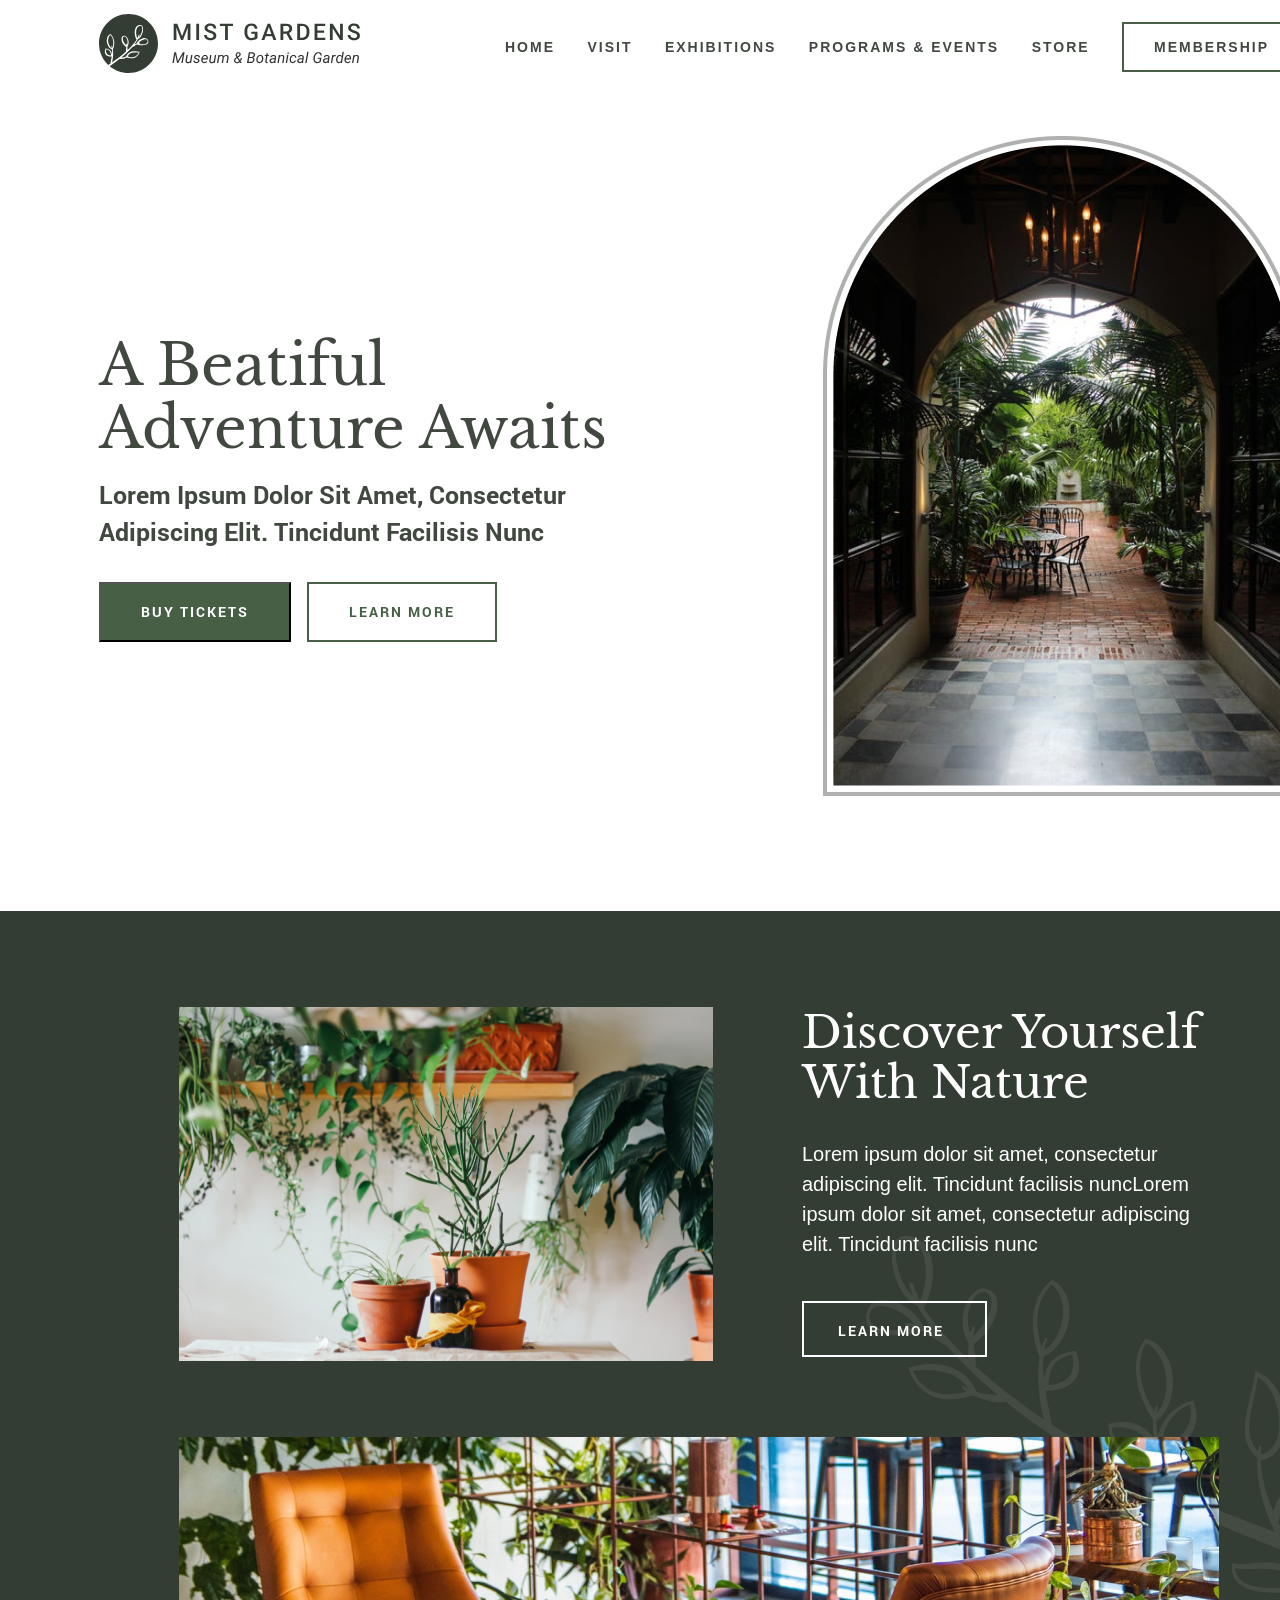
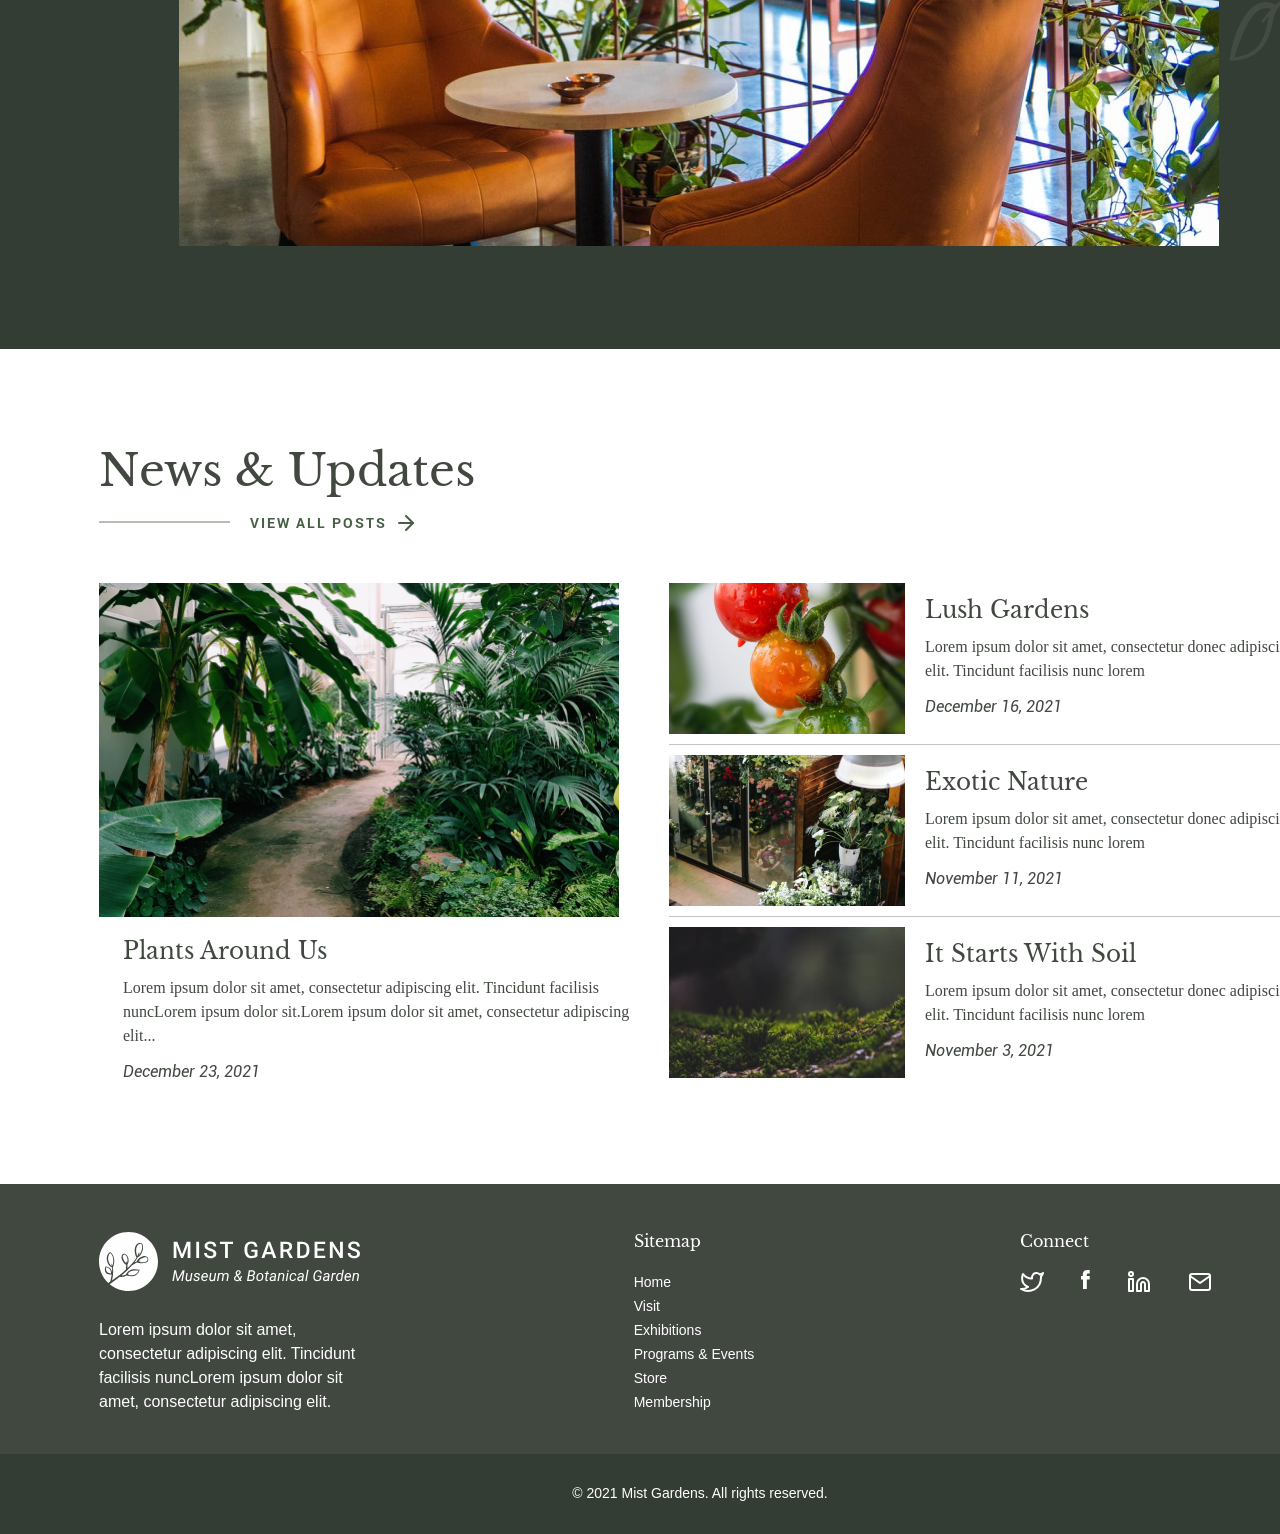
==== commit 06c7a887: "add z-index" ====
--- a/index.html
+++ b/index.html
@@ -1 +1 @@
-<!DOCTYPE html><html lang="ru"><head><meta charset="utf-8"><title>Botanical Garden</title><link href="css/normalize.css" rel="stylesheet"><link href="css/style.css" rel="stylesheet"><link rel="icon" href="favicon.ico"><meta name="viewport" content="width=device-width,initial-scale=1"></head><body><header class="page-header"><nav class="main-nav"><div class="container"><div class="main-nav__wrapper"><div><a class="main-nav__logo"><img src="img/icons/logo.svg" width="263" height="59" alt="Mist Garden logo"></a></div><ul class="main-nav__list"><li class="main-nav__item main-nav__item--current"><a class="main-nav__link">Home</a></li><li class="main-nav__item"><a class="main-nav__link" href="#">Visit</a></li><li class="main-nav__item"><a class="main-nav__link" href="#">Exhibitions</a></li><li class="main-nav__item"><a class="main-nav__link" href="#">Programs & Events</a></li><li class="main-nav__item"><a class="main-nav__link" href="#">Store</a></li><li class="main-nav__item main-nav__item--button"><div class="main-nav__item-button-hint" data-title="Learn more"><a class="main-nav__link main-nav__link--border" href="#">Membership</a></div></li></ul></div></div></nav></header><main><section class="buy-tickets"><div class="container"><div class="buy-tickets__wrapper"><div class="buy-tickets__content"><h1 class="buy-tickets__header">A beatiful<br>adventure awaits</h1><p class="buy-tickets__text">Lorem ipsum dolor sit amet, consectetur adipiscing elit. Tincidunt facilisis nunc</p><div class="buy-tickets__buttons"><button class="buttons buy-tickets__button">Buy Tickets</button> <a class="buttons buy-tickets__link" href="#">Learn more</a></div></div><img src="img/arch.png" width="478" height="660" alt="Plants behind the arch"></div></div></section><section class="discover"><div class="container"><div class="discover__wrapper"><div class="discover__content"><img src="img/plants.png" width="534" height="354" alt="Potted plants on a table"><div class="discover__words"><h2 class="discover__slogan common-header">Discover yourself with nature</h2><p class="discover__text">Lorem ipsum dolor sit amet, consectetur adipiscing elit. Tincidunt facilisis nuncLorem ipsum dolor sit amet, consectetur adipiscing elit. Tincidunt facilisis nunc</p><a class="buttons discover__link" href="#">Learn more</a></div></div><img src="img/chairs.png" width="1040" height="409" alt="Two orange chairs"></div></div></section><section class="news"><div class="container"><div class="news__wrapper"><h2 class="news__title common-header">News & Updates</h2><a class="news__posts" href="#">View all posts</a><div class="news__posts-wrapper"><div class="news__text-part"><img src="img/greenhouse.png" width="520" height="333" alt="road in the greenhouses"><div class="news__content-wrapper"><a><h3 class="news__header">Plants Around Us</h3></a><p class="news__text">Lorem ipsum dolor sit amet, consectetur adipiscing elit. Tincidunt facilisis nuncLorem ipsum dolor sit.Lorem ipsum dolor sit amet, consectetur adipiscing elit...</p><span class="news__date">December 23, 2021</span></div></div><div class="news__text-part-wrapper"><div class="news__text-part news__text-part--column"><img src="img/cherry.png" width="236" height="151" alt="two cherries"><div class="news__text-part-item"><h3 class="news__header">Lush Gardens</h3><p class="news__text">Lorem ipsum dolor sit amet, consectetur donec adipiscing elit. Tincidunt facilisis nunc lorem</p><span class="news__date">December 16, 2021</span></div></div><div class="news__text-part news__text-part--column"><img src="img/flower showcase.png" width="236" height="151" alt="flower showcase with lot of flowers"><div class="news__text-part-item"><h3 class="news__header">Exotic Nature</h3><p class="news__text">Lorem ipsum dolor sit amet, consectetur donec adipiscing elit. Tincidunt facilisis nunc lorem</p><span class="news__date">November 11, 2021</span></div></div><div class="news__text-part news__text-part--column"><img src="img/moss.png" width="236" height="151" alt="green moss"><div class="news__text-part-item"><h3 class="news__header">It Starts with Soil</h3><p class="news__text">Lorem ipsum dolor sit amet, consectetur donec adipiscing elit. Tincidunt facilisis nunc lorem</p><span class="news__date">November 3, 2021</span></div></div></div></div></div></div></section></main><footer class="page-footer"><div class="container"><div class="page-footer__wrapper"><div class="page-footer__logo"><a class="page-footer__logo-link" href=""><svg width="263" height="59" viewBox="0 0 263 59" fill="none" xmlns="http://www.w3.org/2000/svg"><path d="M75.8076 9.64844H78.3232L83.0513 22.2603L87.7681 9.64844H90.2837L84.0396 26H82.0405L75.8076 9.64844ZM74.6621 9.64844H77.0542L77.4697 20.5645V26H74.6621V9.64844ZM89.0371 9.64844H91.4404V26H88.6216V20.5645L89.0371 9.64844ZM100.097 9.64844V26H97.278V9.64844H100.097ZM114.503 21.7886C114.503 21.4517 114.451 21.1522 114.346 20.8901C114.249 20.6281 114.073 20.3885 113.818 20.1714C113.564 19.9543 113.204 19.7446 112.74 19.5425C112.283 19.3328 111.699 19.1195 110.988 18.9023C110.21 18.6628 109.491 18.397 108.832 18.105C108.181 17.8055 107.612 17.4611 107.125 17.0718C106.638 16.675 106.26 16.222 105.991 15.7129C105.721 15.1963 105.586 14.6011 105.586 13.9272C105.586 13.2609 105.725 12.6545 106.002 12.1079C106.286 11.5614 106.687 11.0897 107.204 10.6929C107.728 10.2886 108.345 9.97786 109.057 9.76074C109.768 9.53613 110.554 9.42383 111.415 9.42383C112.628 9.42383 113.672 9.64844 114.548 10.0977C115.432 10.5469 116.109 11.1496 116.581 11.9058C117.06 12.6619 117.3 13.4967 117.3 14.4102H114.503C114.503 13.8711 114.387 13.3957 114.155 12.9839C113.931 12.5646 113.586 12.2352 113.122 11.9956C112.665 11.756 112.085 11.6362 111.381 11.6362C110.715 11.6362 110.161 11.7373 109.719 11.9395C109.277 12.1416 108.948 12.4149 108.731 12.7593C108.514 13.1037 108.405 13.493 108.405 13.9272C108.405 14.2342 108.476 14.515 108.619 14.7695C108.761 15.0166 108.978 15.2487 109.27 15.4658C109.562 15.6755 109.929 15.8739 110.371 16.061C110.812 16.2482 111.333 16.4279 111.932 16.6001C112.837 16.8696 113.627 17.1691 114.301 17.4985C114.975 17.8205 115.537 18.1873 115.986 18.5991C116.435 19.0109 116.772 19.4788 116.996 20.0029C117.221 20.5195 117.333 21.1073 117.333 21.7661C117.333 22.4549 117.195 23.0763 116.918 23.6304C116.641 24.1769 116.244 24.6449 115.727 25.0342C115.218 25.416 114.604 25.7118 113.886 25.9214C113.174 26.1235 112.381 26.2246 111.505 26.2246C110.719 26.2246 109.944 26.1198 109.18 25.9102C108.424 25.7005 107.735 25.3823 107.114 24.9556C106.492 24.5213 105.998 23.9823 105.631 23.3384C105.264 22.687 105.081 21.9271 105.081 21.0586H107.9C107.9 21.5902 107.99 22.0431 108.169 22.4175C108.357 22.7918 108.615 23.0988 108.944 23.3384C109.274 23.5705 109.656 23.7427 110.09 23.855C110.531 23.9673 111.003 24.0234 111.505 24.0234C112.164 24.0234 112.714 23.9299 113.156 23.7427C113.605 23.5555 113.942 23.2935 114.166 22.9565C114.391 22.6196 114.503 22.2303 114.503 21.7886ZM128.854 9.64844V26H126.057V9.64844H128.854ZM133.986 9.64844V11.8945H120.97V9.64844H133.986ZM158.486 17.6445V23.8887C158.254 24.1956 157.891 24.5326 157.397 24.8994C156.91 25.2588 156.263 25.5695 155.454 25.8315C154.646 26.0936 153.639 26.2246 152.433 26.2246C151.407 26.2246 150.468 26.0524 149.614 25.708C148.761 25.3561 148.023 24.8433 147.402 24.1694C146.788 23.4956 146.312 22.6758 145.976 21.71C145.639 20.7367 145.47 19.6286 145.47 18.3857V17.2515C145.47 16.0161 145.624 14.9155 145.931 13.9497C146.245 12.9764 146.694 12.1528 147.278 11.479C147.862 10.8052 148.566 10.2961 149.39 9.95166C150.221 9.59977 151.16 9.42383 152.208 9.42383C153.549 9.42383 154.657 9.64844 155.533 10.0977C156.416 10.5394 157.097 11.1533 157.577 11.9395C158.056 12.7256 158.359 13.624 158.486 14.6348H155.724C155.634 14.0658 155.458 13.5566 155.196 13.1074C154.941 12.6582 154.574 12.3063 154.095 12.0518C153.624 11.7897 153.01 11.6587 152.253 11.6587C151.602 11.6587 151.029 11.7822 150.535 12.0293C150.041 12.2764 149.629 12.6395 149.3 13.1187C148.978 13.5978 148.735 14.1818 148.57 14.8706C148.405 15.5594 148.323 16.3455 148.323 17.229V18.3857C148.323 19.2842 148.416 20.0815 148.604 20.7778C148.798 21.4741 149.075 22.0618 149.435 22.541C149.801 23.0202 150.247 23.3833 150.771 23.6304C151.295 23.87 151.887 23.9897 152.545 23.9897C153.189 23.9897 153.717 23.9373 154.129 23.8325C154.541 23.7202 154.866 23.5892 155.106 23.4395C155.353 23.2822 155.544 23.1325 155.679 22.9902V19.7446H152.276V17.6445H158.486ZM170.276 11.8271L165.391 26H162.437L168.592 9.64844H170.478L170.276 11.8271ZM174.364 26L169.467 11.8271L169.254 9.64844H171.152L177.329 26H174.364ZM174.128 19.9355V22.1704H165.234V19.9355H174.128ZM181.459 9.64844H187.243C188.486 9.64844 189.545 9.83561 190.421 10.21C191.297 10.5843 191.967 11.1383 192.432 11.8721C192.903 12.5983 193.139 13.4967 193.139 14.5674C193.139 15.3835 192.989 16.1022 192.69 16.7236C192.39 17.3451 191.967 17.8691 191.421 18.2959C190.874 18.7152 190.223 19.0409 189.467 19.2729L188.613 19.6885H183.413L183.391 17.4536H187.288C187.962 17.4536 188.523 17.3338 188.973 17.0942C189.422 16.8547 189.759 16.529 189.983 16.1172C190.215 15.6979 190.331 15.2262 190.331 14.7021C190.331 14.1331 190.219 13.639 189.995 13.2197C189.777 12.793 189.44 12.4673 188.984 12.2427C188.527 12.0106 187.947 11.8945 187.243 11.8945H184.278V26H181.459V9.64844ZM190.792 26L186.951 18.6553L189.905 18.644L193.802 25.854V26H190.792ZM202.997 26H199.504L199.527 23.7651H202.997C204.008 23.7651 204.854 23.5443 205.535 23.1025C206.224 22.6608 206.741 22.0282 207.085 21.2046C207.437 20.381 207.613 19.4002 207.613 18.2622V17.375C207.613 16.4915 207.512 15.7091 207.31 15.0278C207.115 14.3465 206.823 13.7738 206.434 13.3096C206.052 12.8454 205.58 12.4935 205.019 12.2539C204.465 12.0143 203.824 11.8945 203.098 11.8945H199.437V9.64844H203.098C204.184 9.64844 205.176 9.83187 206.074 10.1987C206.973 10.5581 207.748 11.0785 208.399 11.7598C209.058 12.4411 209.563 13.2572 209.915 14.208C210.267 15.1589 210.443 16.222 210.443 17.3975V18.2622C210.443 19.4377 210.267 20.5008 209.915 21.4517C209.563 22.4025 209.058 23.2186 208.399 23.8999C207.74 24.5737 206.954 25.0941 206.041 25.4609C205.135 25.8203 204.12 26 202.997 26ZM201.066 9.64844V26H198.247V9.64844H201.066ZM226.276 23.7651V26H217.595V23.7651H226.276ZM218.392 9.64844V26H215.573V9.64844H218.392ZM225.141 16.4766V18.6777H217.595V16.4766H225.141ZM226.22 9.64844V11.8945H217.595V9.64844H226.22ZM243.849 9.64844V26H241.03L233.697 14.2866V26H230.878V9.64844H233.697L241.053 21.3843V9.64844H243.849ZM258.11 21.7886C258.11 21.4517 258.057 21.1522 257.952 20.8901C257.855 20.6281 257.679 20.3885 257.425 20.1714C257.17 19.9543 256.811 19.7446 256.346 19.5425C255.89 19.3328 255.306 19.1195 254.594 18.9023C253.816 18.6628 253.097 18.397 252.438 18.105C251.787 17.8055 251.218 17.4611 250.731 17.0718C250.245 16.675 249.866 16.222 249.597 15.7129C249.327 15.1963 249.193 14.6011 249.193 13.9272C249.193 13.2609 249.331 12.6545 249.608 12.1079C249.893 11.5614 250.293 11.0897 250.81 10.6929C251.334 10.2886 251.952 9.97786 252.663 9.76074C253.374 9.53613 254.16 9.42383 255.021 9.42383C256.234 9.42383 257.279 9.64844 258.154 10.0977C259.038 10.5469 259.716 11.1496 260.187 11.9058C260.666 12.6619 260.906 13.4967 260.906 14.4102H258.11C258.11 13.8711 257.994 13.3957 257.761 12.9839C257.537 12.5646 257.192 12.2352 256.728 11.9956C256.272 11.756 255.691 11.6362 254.988 11.6362C254.321 11.6362 253.767 11.7373 253.325 11.9395C252.884 12.1416 252.554 12.4149 252.337 12.7593C252.12 13.1037 252.011 13.493 252.011 13.9272C252.011 14.2342 252.083 14.515 252.225 14.7695C252.367 15.0166 252.584 15.2487 252.876 15.4658C253.168 15.6755 253.535 15.8739 253.977 16.061C254.418 16.2482 254.939 16.4279 255.538 16.6001C256.444 16.8696 257.234 17.1691 257.907 17.4985C258.581 17.8205 259.143 18.1873 259.592 18.5991C260.041 19.0109 260.378 19.4788 260.603 20.0029C260.827 20.5195 260.94 21.1073 260.94 21.7661C260.94 22.4549 260.801 23.0763 260.524 23.6304C260.247 24.1769 259.85 24.6449 259.334 25.0342C258.825 25.416 258.211 25.7118 257.492 25.9214C256.781 26.1235 255.987 26.2246 255.111 26.2246C254.325 26.2246 253.55 26.1198 252.786 25.9102C252.03 25.7005 251.341 25.3823 250.72 24.9556C250.099 24.5213 249.604 23.9823 249.238 23.3384C248.871 22.687 248.687 21.9271 248.687 21.0586H251.506C251.506 21.5902 251.596 22.0431 251.776 22.4175C251.963 22.7918 252.221 23.0988 252.55 23.3384C252.88 23.5705 253.262 23.7427 253.696 23.855C254.138 23.9673 254.609 24.0234 255.111 24.0234C255.77 24.0234 256.32 23.9299 256.762 23.7427C257.211 23.5555 257.548 23.2935 257.773 22.9565C257.997 22.6196 258.11 22.2303 258.11 21.7886Z" fill="#FFFFFF"/><path d="M75.7466 38.3359H77.021L78.9033 47.0151L83.7886 38.3359H85.1948L79.1377 49H78.0903L75.7466 38.3359ZM75.2852 38.3359H76.4644L75.5269 44.8838L74.8091 49H73.4321L75.2852 38.3359ZM84.4038 38.3359H85.5903L83.7373 49H82.3677L83.1001 44.7666L84.4038 38.3359ZM91.1236 47.0957L92.1637 41.0752H93.4967L92.1197 49H90.8526L91.1236 47.0957ZM91.6217 45.499L92.1637 45.4771C92.1002 45.9751 91.9879 46.4487 91.8268 46.8979C91.6656 47.3423 91.4459 47.7378 91.1676 48.0845C90.8941 48.4263 90.5523 48.6948 90.1422 48.8901C89.7369 49.0806 89.256 49.1685 88.6993 49.1538C88.2647 49.1392 87.901 49.0513 87.608 48.8901C87.3199 48.729 87.0929 48.5117 86.9269 48.2383C86.7608 47.9648 86.651 47.6523 86.5973 47.3008C86.5436 46.9492 86.5362 46.5781 86.5753 46.1875L87.4322 41.0752H88.7579L87.901 46.2095C87.8814 46.4243 87.879 46.6367 87.8937 46.8467C87.9083 47.0518 87.9522 47.2397 88.0255 47.4106C88.0987 47.5815 88.211 47.7207 88.3624 47.8281C88.5187 47.9307 88.7237 47.9868 88.9776 47.9966C89.505 48.0161 89.9518 47.9185 90.318 47.7036C90.6842 47.4839 90.9747 47.1812 91.1896 46.7954C91.4044 46.4097 91.5484 45.9775 91.6217 45.499ZM99.1545 46.854C99.1984 46.5513 99.1423 46.3145 98.986 46.1436C98.8347 45.9727 98.6345 45.8433 98.3854 45.7554C98.1413 45.6626 97.9021 45.5869 97.6677 45.5283C97.3747 45.4551 97.0793 45.3647 96.7814 45.2573C96.4836 45.1499 96.2102 45.0132 95.9611 44.8472C95.717 44.6763 95.5217 44.4663 95.3752 44.2173C95.2336 43.9634 95.1701 43.6558 95.1848 43.2944C95.2043 42.9038 95.3068 42.5596 95.4924 42.2617C95.6828 41.9639 95.927 41.7148 96.2248 41.5146C96.5275 41.3145 96.8571 41.1655 97.2136 41.0679C97.57 40.9702 97.924 40.9238 98.2756 40.9287C98.7736 40.9385 99.2253 41.041 99.6306 41.2363C100.041 41.4316 100.365 41.7124 100.605 42.0786C100.844 42.4448 100.956 42.8892 100.942 43.4116L99.6306 43.4043C99.6403 43.126 99.5842 42.8867 99.4621 42.6865C99.34 42.4863 99.1716 42.3325 98.9567 42.2251C98.7419 42.1128 98.4978 42.0542 98.2243 42.0493C97.9655 42.0444 97.7116 42.0859 97.4626 42.1738C97.2136 42.2568 97.0012 42.3887 96.8254 42.5693C96.6496 42.7451 96.5422 42.9746 96.5031 43.2578C96.4738 43.4678 96.5056 43.6411 96.5983 43.7778C96.6911 43.9097 96.8181 44.0171 96.9792 44.1001C97.1452 44.1782 97.3186 44.2441 97.4992 44.2979C97.6848 44.3467 97.8532 44.3906 98.0046 44.4297C98.405 44.542 98.8005 44.6836 99.1911 44.8545C99.5817 45.0254 99.8991 45.2622 100.143 45.5649C100.387 45.8628 100.497 46.2559 100.473 46.7441C100.453 47.1592 100.343 47.5205 100.143 47.8281C99.9479 48.1309 99.694 48.3823 99.3815 48.5825C99.0739 48.7778 98.7346 48.9219 98.3635 49.0146C97.9924 49.1074 97.6213 49.1514 97.2502 49.1465C96.7375 49.1367 96.259 49.0317 95.8146 48.8315C95.3752 48.6265 95.0236 48.3335 94.76 47.9526C94.4963 47.5669 94.3718 47.0981 94.3864 46.5464L95.7121 46.5537C95.7121 46.8711 95.778 47.1396 95.9099 47.3594C96.0466 47.5742 96.2346 47.7378 96.4738 47.8501C96.7131 47.9624 96.9865 48.021 97.2941 48.0259C97.5529 48.0308 97.8166 47.9966 98.0852 47.9233C98.3586 47.8501 98.593 47.728 98.7883 47.5571C98.9885 47.3813 99.1105 47.147 99.1545 46.854ZM105.281 49.1465C104.739 49.1367 104.268 49.0293 103.867 48.8242C103.472 48.6143 103.147 48.3335 102.893 47.9819C102.644 47.6255 102.466 47.2202 102.359 46.7661C102.251 46.312 102.22 45.8359 102.263 45.3379L102.293 45.0229C102.342 44.5151 102.466 44.0171 102.666 43.5288C102.867 43.0356 103.133 42.5913 103.465 42.1958C103.802 41.8003 104.197 41.4878 104.651 41.2583C105.11 41.0239 105.618 40.9141 106.175 40.9287C106.726 40.9385 107.185 41.0557 107.552 41.2803C107.918 41.5049 108.203 41.8027 108.408 42.1738C108.618 42.54 108.755 42.9526 108.819 43.4116C108.882 43.8657 108.887 44.332 108.833 44.8105L108.753 45.4185H103.003L103.179 44.3125L107.566 44.3198L107.588 44.2026C107.637 43.8511 107.617 43.5117 107.53 43.1846C107.442 42.8574 107.281 42.5889 107.046 42.3789C106.817 42.1641 106.507 42.0518 106.116 42.042C105.711 42.0273 105.359 42.1104 105.061 42.291C104.763 42.4668 104.514 42.7061 104.314 43.0088C104.114 43.3066 103.955 43.6338 103.838 43.9902C103.726 44.3418 103.648 44.686 103.604 45.0229L103.575 45.3306C103.545 45.6431 103.555 45.958 103.604 46.2754C103.653 46.5928 103.745 46.8833 103.882 47.147C104.024 47.4058 104.219 47.6182 104.468 47.7842C104.717 47.9453 105.025 48.0308 105.391 48.0405C105.835 48.0503 106.233 47.9551 106.585 47.7549C106.941 47.5498 107.266 47.291 107.559 46.9785L108.313 47.623C108.084 47.96 107.81 48.2432 107.493 48.4727C107.176 48.7021 106.829 48.873 106.453 48.9854C106.077 49.0977 105.686 49.1514 105.281 49.1465ZM114.835 47.0957L115.875 41.0752H117.208L115.831 49H114.564L114.835 47.0957ZM115.333 45.499L115.875 45.4771C115.812 45.9751 115.7 46.4487 115.538 46.8979C115.377 47.3423 115.158 47.7378 114.879 48.0845C114.606 48.4263 114.264 48.6948 113.854 48.8901C113.449 49.0806 112.968 49.1685 112.411 49.1538C111.976 49.1392 111.613 49.0513 111.32 48.8901C111.032 48.729 110.805 48.5117 110.639 48.2383C110.473 47.9648 110.363 47.6523 110.309 47.3008C110.255 46.9492 110.248 46.5781 110.287 46.1875L111.144 41.0752H112.47L111.613 46.2095C111.593 46.4243 111.591 46.6367 111.605 46.8467C111.62 47.0518 111.664 47.2397 111.737 47.4106C111.81 47.5815 111.923 47.7207 112.074 47.8281C112.23 47.9307 112.435 47.9868 112.689 47.9966C113.217 48.0161 113.663 47.9185 114.03 47.7036C114.396 47.4839 114.686 47.1812 114.901 46.7954C115.116 46.4097 115.26 45.9775 115.333 45.499ZM120.376 42.7305L119.292 49H117.959L119.336 41.0752H120.596L120.376 42.7305ZM119.783 44.7373L119.182 44.7227C119.25 44.2295 119.373 43.7534 119.548 43.2944C119.724 42.8354 119.958 42.4253 120.251 42.064C120.549 41.7026 120.908 41.4194 121.328 41.2144C121.748 41.0093 122.234 40.9141 122.786 40.9287C123.196 40.9385 123.542 41.019 123.826 41.1704C124.109 41.3169 124.336 41.5195 124.507 41.7783C124.683 42.0322 124.8 42.3252 124.858 42.6572C124.922 42.9893 124.937 43.3433 124.902 43.7192L124.016 49H122.69L123.569 43.7778C123.608 43.4458 123.589 43.1528 123.511 42.8989C123.438 42.645 123.298 42.4448 123.093 42.2983C122.888 42.147 122.61 42.0664 122.258 42.0566C121.863 42.0469 121.519 42.1152 121.226 42.2617C120.938 42.4082 120.696 42.6108 120.5 42.8696C120.31 43.1235 120.156 43.4141 120.039 43.7412C119.922 44.0635 119.836 44.3955 119.783 44.7373ZM124.902 43.9902L123.95 44.2686C124.009 43.8145 124.131 43.3848 124.316 42.9795C124.507 42.5742 124.753 42.2153 125.056 41.9028C125.359 41.5903 125.71 41.3462 126.111 41.1704C126.511 40.9946 126.953 40.9116 127.437 40.9214C127.866 40.9312 128.23 41.0117 128.528 41.1631C128.826 41.3096 129.062 41.5122 129.238 41.771C129.419 42.0298 129.539 42.3325 129.597 42.6792C129.661 43.021 129.67 43.3921 129.626 43.7925L128.755 49H127.422L128.301 43.7705C128.34 43.4336 128.323 43.1382 128.25 42.8843C128.181 42.6304 128.044 42.4326 127.839 42.291C127.634 42.1445 127.351 42.0688 126.99 42.064C126.702 42.0542 126.438 42.0981 126.199 42.1958C125.959 42.2935 125.752 42.4326 125.576 42.6133C125.4 42.7891 125.254 42.9941 125.137 43.2285C125.024 43.4629 124.946 43.7168 124.902 43.9902ZM137.573 43.082L139.301 41.9468C139.599 41.7515 139.863 41.5342 140.092 41.2949C140.322 41.0557 140.456 40.748 140.495 40.3721C140.529 40.0498 140.442 39.7886 140.232 39.5884C140.022 39.3882 139.758 39.2856 139.441 39.2808C139.162 39.2808 138.916 39.3516 138.701 39.4932C138.491 39.6348 138.32 39.8203 138.188 40.0498C138.061 40.2793 137.983 40.5259 137.954 40.7896C137.92 41.0532 137.946 41.312 138.034 41.5659C138.122 41.8149 138.239 42.0566 138.386 42.291C138.532 42.5205 138.674 42.7402 138.811 42.9502L142.758 49H141.272L138.034 44.0488C137.82 43.7314 137.6 43.4043 137.375 43.0674C137.151 42.7256 136.965 42.3691 136.819 41.998C136.677 41.627 136.618 41.2388 136.643 40.8335C136.682 40.3013 136.826 39.835 137.075 39.4346C137.329 39.0293 137.666 38.7168 138.086 38.4971C138.506 38.2773 138.984 38.1748 139.521 38.1895C139.936 38.1992 140.317 38.2944 140.664 38.4751C141.01 38.6558 141.281 38.9097 141.477 39.2368C141.677 39.5591 141.765 39.9399 141.74 40.3794C141.721 40.7407 141.628 41.0654 141.462 41.3535C141.301 41.6416 141.096 41.9004 140.847 42.1299C140.598 42.3594 140.334 42.5718 140.056 42.7671L137.749 44.3418C137.539 44.4883 137.331 44.6543 137.126 44.8398C136.921 45.0205 136.743 45.2231 136.592 45.4478C136.445 45.6724 136.355 45.9189 136.321 46.1875C136.272 46.5586 136.313 46.8809 136.445 47.1543C136.577 47.4277 136.777 47.6426 137.046 47.7988C137.314 47.9502 137.632 48.0308 137.998 48.0405C138.525 48.0552 139.004 47.9478 139.433 47.7183C139.868 47.4839 140.246 47.1714 140.569 46.7808C140.896 46.3853 141.159 45.9531 141.36 45.4844C141.56 45.0107 141.694 44.542 141.762 44.0781H142.934C142.881 44.5664 142.78 45.0156 142.634 45.4258C142.487 45.8311 142.295 46.2168 142.055 46.583C141.816 46.9443 141.535 47.3032 141.213 47.6597C141.169 47.7085 141.128 47.7622 141.089 47.8208C141.054 47.8745 141.015 47.9258 140.971 47.9746C140.61 48.3799 140.146 48.6802 139.58 48.8755C139.018 49.0659 138.471 49.1562 137.939 49.1465C137.363 49.1318 136.843 49.0049 136.379 48.7656C135.915 48.5264 135.554 48.1895 135.295 47.7549C135.036 47.3154 134.929 46.793 134.973 46.1875C135.012 45.6846 135.166 45.2476 135.434 44.8765C135.708 44.5005 136.037 44.1685 136.423 43.8804C136.809 43.5923 137.192 43.3262 137.573 43.082ZM152.602 44.0122H149.899L150.082 42.877L152.39 42.8843C152.766 42.8843 153.12 42.8184 153.452 42.6865C153.788 42.5547 154.069 42.3569 154.294 42.0933C154.523 41.8296 154.662 41.4976 154.711 41.0972C154.76 40.7163 154.721 40.4111 154.594 40.1816C154.467 39.9473 154.272 39.7788 154.008 39.6763C153.749 39.5688 153.444 39.5103 153.093 39.5005L150.998 39.4932L149.35 49H147.966L149.819 38.3359L153.122 38.3433C153.566 38.353 153.976 38.4141 154.352 38.5264C154.733 38.6338 155.06 38.7998 155.334 39.0244C155.607 39.2441 155.812 39.5273 155.949 39.874C156.091 40.2207 156.142 40.6357 156.103 41.1191C156.064 41.6416 155.898 42.0811 155.605 42.4375C155.317 42.7939 154.953 43.0747 154.514 43.2798C154.079 43.48 153.627 43.6118 153.159 43.6753L152.602 44.0122ZM151.686 49H148.449L149.423 47.8501L151.723 47.8574C152.138 47.8574 152.521 47.7817 152.873 47.6304C153.225 47.479 153.515 47.2568 153.745 46.9639C153.979 46.6709 154.123 46.3096 154.177 45.8799C154.221 45.499 154.191 45.1719 154.089 44.8984C153.986 44.625 153.81 44.415 153.561 44.2686C153.312 44.1172 152.995 44.0342 152.609 44.0195L150.566 44.0122L150.778 42.877L153.378 42.8843L153.605 43.2944C154.045 43.3628 154.413 43.519 154.711 43.7632C155.014 44.0024 155.234 44.3052 155.371 44.6714C155.512 45.0327 155.568 45.4307 155.539 45.8652C155.485 46.5635 155.275 47.147 154.909 47.6157C154.548 48.0796 154.084 48.4287 153.517 48.6631C152.951 48.8926 152.341 49.0049 151.686 49ZM157.33 45.1694L157.352 45.001C157.41 44.4688 157.542 43.9561 157.747 43.4629C157.957 42.9697 158.233 42.5303 158.575 42.1445C158.917 41.7588 159.322 41.4561 159.791 41.2363C160.259 41.0166 160.782 40.9141 161.358 40.9287C161.915 40.9385 162.391 41.0581 162.786 41.2876C163.187 41.5171 163.509 41.8223 163.753 42.2031C164.002 42.5791 164.175 43.0039 164.273 43.4775C164.371 43.9512 164.395 44.4395 164.346 44.9424L164.332 45.1108C164.268 45.6431 164.131 46.1533 163.921 46.6416C163.711 47.1299 163.433 47.5645 163.086 47.9453C162.745 48.3262 162.339 48.6265 161.871 48.8462C161.402 49.061 160.882 49.1611 160.311 49.1465C159.759 49.1367 159.283 49.0195 158.882 48.7949C158.487 48.5654 158.167 48.2627 157.923 47.8867C157.679 47.5107 157.508 47.0884 157.41 46.6196C157.312 46.1509 157.286 45.6675 157.33 45.1694ZM158.67 45.001L158.655 45.1768C158.621 45.4844 158.619 45.8042 158.648 46.1362C158.682 46.4683 158.76 46.7759 158.882 47.0591C159.009 47.3423 159.192 47.5742 159.432 47.7549C159.671 47.9355 159.981 48.0308 160.362 48.0405C160.767 48.0503 161.124 47.9722 161.431 47.8062C161.739 47.6353 162 47.4058 162.215 47.1177C162.435 46.8296 162.608 46.5098 162.735 46.1582C162.867 45.8066 162.955 45.4575 162.999 45.1108L163.013 44.9424C163.047 44.6348 163.047 44.3149 163.013 43.9829C162.984 43.646 162.906 43.3335 162.779 43.0454C162.657 42.7524 162.476 42.5156 162.237 42.335C161.998 42.1494 161.688 42.0518 161.307 42.042C160.901 42.0273 160.542 42.1079 160.23 42.2837C159.922 42.4546 159.661 42.6865 159.446 42.9795C159.231 43.2725 159.058 43.5972 158.926 43.9536C158.799 44.3052 158.714 44.6543 158.67 45.001ZM170.048 41.0752L169.865 42.1152H165.697L165.88 41.0752H170.048ZM167.624 39.1489H168.942L167.602 47.0518C167.587 47.2227 167.592 47.3765 167.616 47.5132C167.641 47.6499 167.699 47.7598 167.792 47.8428C167.885 47.9209 168.026 47.9624 168.217 47.9673C168.324 47.9673 168.429 47.96 168.532 47.9453C168.639 47.9258 168.747 47.9087 168.854 47.894L168.759 49.0073C168.603 49.0513 168.442 49.083 168.275 49.1025C168.114 49.127 167.953 49.1367 167.792 49.1318C167.387 49.127 167.069 49.0244 166.84 48.8242C166.61 48.624 166.454 48.3652 166.371 48.0479C166.288 47.7305 166.264 47.3911 166.298 47.0298L167.624 39.1489ZM175.142 47.645L175.801 43.5508C175.835 43.248 175.806 42.9819 175.713 42.7524C175.625 42.5229 175.476 42.3447 175.266 42.2178C175.061 42.0908 174.802 42.0225 174.49 42.0127C174.217 42.0078 173.948 42.0518 173.684 42.1445C173.425 42.2373 173.201 42.3765 173.01 42.562C172.82 42.7476 172.696 42.9819 172.637 43.2651L171.319 43.2725C171.353 42.877 171.477 42.5327 171.692 42.2397C171.907 41.9419 172.175 41.6953 172.498 41.5C172.82 41.2998 173.167 41.1533 173.538 41.0605C173.909 40.9629 174.27 40.9165 174.622 40.9214C175.154 40.9312 175.615 41.0459 176.006 41.2656C176.402 41.4805 176.699 41.7832 176.9 42.1738C177.1 42.5645 177.173 43.0332 177.119 43.5801L176.511 47.2715C176.467 47.54 176.441 47.811 176.431 48.0845C176.426 48.353 176.458 48.6167 176.526 48.8755L176.511 49L175.171 49.0073C175.117 48.7827 175.091 48.5557 175.091 48.3262C175.095 48.0967 175.113 47.8696 175.142 47.645ZM175.955 44.1953L175.801 45.1475L174.549 45.1401C174.285 45.1401 174.007 45.1597 173.714 45.1987C173.421 45.2378 173.142 45.311 172.879 45.4185C172.615 45.5259 172.393 45.6821 172.212 45.8872C172.031 46.0874 171.922 46.3486 171.883 46.6709C171.853 46.9346 171.885 47.1641 171.978 47.3594C172.075 47.5498 172.222 47.6987 172.417 47.8062C172.613 47.9136 172.84 47.9697 173.098 47.9746C173.435 47.9795 173.767 47.9136 174.094 47.7769C174.422 47.6401 174.707 47.4448 174.951 47.1909C175.196 46.937 175.364 46.644 175.457 46.312L175.94 46.9639C175.847 47.2861 175.696 47.584 175.486 47.8574C175.276 48.126 175.027 48.3579 174.739 48.5532C174.456 48.7485 174.151 48.8999 173.823 49.0073C173.496 49.1147 173.169 49.166 172.842 49.1611C172.398 49.1514 171.995 49.0513 171.633 48.8608C171.277 48.6704 170.994 48.4043 170.784 48.0625C170.579 47.7158 170.491 47.313 170.52 46.854C170.55 46.3511 170.681 45.9287 170.916 45.5869C171.15 45.2451 171.45 44.9717 171.817 44.7666C172.188 44.5615 172.593 44.415 173.032 44.3271C173.472 44.2344 173.906 44.188 174.336 44.188L175.955 44.1953ZM180.822 42.8477L179.752 49H178.427L179.804 41.0752H181.056L180.822 42.8477ZM180.206 44.7373L179.664 44.7227C179.733 44.249 179.857 43.7852 180.038 43.3311C180.223 42.8721 180.465 42.4595 180.763 42.0933C181.066 41.7271 181.425 41.439 181.84 41.229C182.26 41.0142 182.738 40.9141 183.275 40.9287C183.7 40.9385 184.054 41.0215 184.337 41.1777C184.625 41.3291 184.85 41.5366 185.011 41.8003C185.172 42.064 185.28 42.3691 185.333 42.7158C185.387 43.0576 185.392 43.4214 185.348 43.8071L184.484 49H183.151L184.03 43.7852C184.064 43.4678 184.052 43.1821 183.993 42.9282C183.939 42.6694 183.817 42.4644 183.627 42.313C183.441 42.1567 183.173 42.0737 182.821 42.064C182.45 42.0542 182.116 42.125 181.818 42.2764C181.52 42.4277 181.259 42.6353 181.034 42.8989C180.814 43.1577 180.634 43.4482 180.492 43.7705C180.355 44.0879 180.26 44.4102 180.206 44.7373ZM189.431 41.0752L188.054 49H186.728L188.105 41.0752H189.431ZM188.369 38.9951C188.369 38.7656 188.44 38.5752 188.581 38.4238C188.728 38.2676 188.916 38.187 189.145 38.1821C189.375 38.1772 189.563 38.248 189.709 38.3945C189.861 38.541 189.934 38.7266 189.929 38.9512C189.929 39.1758 189.853 39.3638 189.702 39.5151C189.556 39.6616 189.37 39.7373 189.145 39.7422C188.921 39.7471 188.735 39.6812 188.589 39.5444C188.442 39.4028 188.369 39.2197 188.369 38.9951ZM193.617 48.0405C193.939 48.0454 194.239 47.9844 194.518 47.8574C194.796 47.7305 195.033 47.5498 195.228 47.3154C195.423 47.0811 195.562 46.8101 195.646 46.5024L196.905 46.4951C196.827 47.0273 196.62 47.4937 196.283 47.894C195.951 48.2944 195.543 48.6069 195.06 48.8315C194.581 49.0513 194.081 49.1562 193.558 49.1465C193.001 49.1367 192.528 49.022 192.137 48.8022C191.751 48.5776 191.441 48.2798 191.207 47.9087C190.973 47.5376 190.812 47.1201 190.724 46.6562C190.636 46.1875 190.616 45.7065 190.665 45.2134L190.694 44.8984C190.753 44.3662 190.882 43.8608 191.083 43.3823C191.283 42.8989 191.549 42.4717 191.881 42.1006C192.218 41.7246 192.616 41.4316 193.075 41.2217C193.534 41.0117 194.049 40.9141 194.62 40.9287C195.177 40.9385 195.66 41.0703 196.07 41.3242C196.48 41.5732 196.798 41.9126 197.022 42.3423C197.247 42.772 197.359 43.2603 197.359 43.8071L196.114 43.7998C196.109 43.4873 196.048 43.1992 195.931 42.9355C195.814 42.6719 195.641 42.4595 195.411 42.2983C195.182 42.1372 194.898 42.0493 194.562 42.0347C194.156 42.0249 193.802 42.1006 193.5 42.2617C193.202 42.4229 192.948 42.645 192.738 42.9282C192.533 43.2065 192.369 43.5166 192.247 43.8584C192.13 44.2002 192.049 44.5469 192.005 44.8984L191.969 45.2061C191.939 45.5186 191.935 45.8384 191.954 46.1655C191.979 46.4927 192.047 46.7979 192.159 47.0811C192.271 47.3594 192.445 47.5864 192.679 47.7622C192.914 47.938 193.226 48.0308 193.617 48.0405ZM202.871 47.645L203.53 43.5508C203.564 43.248 203.535 42.9819 203.442 42.7524C203.354 42.5229 203.205 42.3447 202.995 42.2178C202.79 42.0908 202.531 42.0225 202.219 42.0127C201.945 42.0078 201.677 42.0518 201.413 42.1445C201.154 42.2373 200.93 42.3765 200.739 42.562C200.549 42.7476 200.424 42.9819 200.366 43.2651L199.047 43.2725C199.082 42.877 199.206 42.5327 199.421 42.2397C199.636 41.9419 199.904 41.6953 200.227 41.5C200.549 41.2998 200.896 41.1533 201.267 41.0605C201.638 40.9629 201.999 40.9165 202.351 40.9214C202.883 40.9312 203.344 41.0459 203.735 41.2656C204.13 41.4805 204.428 41.7832 204.629 42.1738C204.829 42.5645 204.902 43.0332 204.848 43.5801L204.24 47.2715C204.196 47.54 204.17 47.811 204.16 48.0845C204.155 48.353 204.187 48.6167 204.255 48.8755L204.24 49L202.9 49.0073C202.846 48.7827 202.819 48.5557 202.819 48.3262C202.824 48.0967 202.841 47.8696 202.871 47.645ZM203.684 44.1953L203.53 45.1475L202.277 45.1401C202.014 45.1401 201.735 45.1597 201.442 45.1987C201.15 45.2378 200.871 45.311 200.608 45.4185C200.344 45.5259 200.122 45.6821 199.941 45.8872C199.76 46.0874 199.65 46.3486 199.611 46.6709C199.582 46.9346 199.614 47.1641 199.707 47.3594C199.804 47.5498 199.951 47.6987 200.146 47.8062C200.341 47.9136 200.568 47.9697 200.827 47.9746C201.164 47.9795 201.496 47.9136 201.823 47.7769C202.15 47.6401 202.436 47.4448 202.68 47.1909C202.924 46.937 203.093 46.644 203.186 46.312L203.669 46.9639C203.576 47.2861 203.425 47.584 203.215 47.8574C203.005 48.126 202.756 48.3579 202.468 48.5532C202.185 48.7485 201.879 48.8999 201.552 49.0073C201.225 49.1147 200.898 49.166 200.571 49.1611C200.127 49.1514 199.724 49.0513 199.362 48.8608C199.006 48.6704 198.723 48.4043 198.513 48.0625C198.308 47.7158 198.22 47.313 198.249 46.854C198.278 46.3511 198.41 45.9287 198.645 45.5869C198.879 45.2451 199.179 44.9717 199.546 44.7666C199.917 44.5615 200.322 44.415 200.761 44.3271C201.201 44.2344 201.635 44.188 202.065 44.188L203.684 44.1953ZM209.547 37.75L207.591 49H206.265L208.214 37.75H209.547ZM222.466 43.6899L221.836 47.5938C221.548 47.9941 221.189 48.3091 220.76 48.5386C220.335 48.7632 219.878 48.9219 219.39 49.0146C218.902 49.1074 218.426 49.1514 217.962 49.1465C217.254 49.1367 216.656 48.9854 216.167 48.6924C215.684 48.3994 215.301 48.0112 215.017 47.5278C214.734 47.0444 214.544 46.5049 214.446 45.9092C214.353 45.3135 214.349 44.7031 214.432 44.0781L214.549 43.2505C214.646 42.5815 214.817 41.9419 215.061 41.3315C215.31 40.7163 215.638 40.1719 216.043 39.6982C216.453 39.2197 216.944 38.8462 217.515 38.5776C218.086 38.3042 218.746 38.1748 219.493 38.1895C220.171 38.2041 220.752 38.3457 221.236 38.6143C221.724 38.8828 222.105 39.2588 222.378 39.7422C222.657 40.2256 222.82 40.7993 222.869 41.4634H221.507C221.473 41.0435 221.375 40.6772 221.214 40.3647C221.058 40.0522 220.83 39.8081 220.533 39.6323C220.24 39.4565 219.873 39.3613 219.434 39.3467C218.877 39.3271 218.394 39.4297 217.984 39.6543C217.579 39.874 217.237 40.1743 216.958 40.5552C216.685 40.9312 216.465 41.3535 216.299 41.8223C216.133 42.2861 216.014 42.7573 215.94 43.2358L215.816 44.0854C215.762 44.5005 215.747 44.9351 215.772 45.3892C215.801 45.8384 215.892 46.2583 216.043 46.6489C216.199 47.0396 216.436 47.3594 216.753 47.6084C217.071 47.8525 217.491 47.9795 218.013 47.9893C218.311 47.9941 218.604 47.9746 218.892 47.9307C219.185 47.8867 219.463 47.8086 219.727 47.6963C219.991 47.584 220.237 47.4253 220.467 47.2202L220.899 44.8325H218.496L218.702 43.6899H222.466ZM228.549 47.645L229.208 43.5508C229.242 43.248 229.213 42.9819 229.12 42.7524C229.032 42.5229 228.883 42.3447 228.673 42.2178C228.468 42.0908 228.209 42.0225 227.897 42.0127C227.624 42.0078 227.355 42.0518 227.091 42.1445C226.833 42.2373 226.608 42.3765 226.417 42.562C226.227 42.7476 226.103 42.9819 226.044 43.2651L224.726 43.2725C224.76 42.877 224.884 42.5327 225.099 42.2397C225.314 41.9419 225.583 41.6953 225.905 41.5C226.227 41.2998 226.574 41.1533 226.945 41.0605C227.316 40.9629 227.677 40.9165 228.029 40.9214C228.561 40.9312 229.022 41.0459 229.413 41.2656C229.809 41.4805 230.106 41.7832 230.307 42.1738C230.507 42.5645 230.58 43.0332 230.526 43.5801L229.918 47.2715C229.875 47.54 229.848 47.811 229.838 48.0845C229.833 48.353 229.865 48.6167 229.933 48.8755L229.918 49L228.578 49.0073C228.524 48.7827 228.498 48.5557 228.498 48.3262C228.502 48.0967 228.52 47.8696 228.549 47.645ZM229.362 44.1953L229.208 45.1475L227.956 45.1401C227.692 45.1401 227.414 45.1597 227.121 45.1987C226.828 45.2378 226.549 45.311 226.286 45.4185C226.022 45.5259 225.8 45.6821 225.619 45.8872C225.438 46.0874 225.329 46.3486 225.29 46.6709C225.26 46.9346 225.292 47.1641 225.385 47.3594C225.482 47.5498 225.629 47.6987 225.824 47.8062C226.02 47.9136 226.247 47.9697 226.505 47.9746C226.842 47.9795 227.174 47.9136 227.501 47.7769C227.829 47.6401 228.114 47.4448 228.358 47.1909C228.603 46.937 228.771 46.644 228.864 46.312L229.347 46.9639C229.254 47.2861 229.103 47.584 228.893 47.8574C228.683 48.126 228.434 48.3579 228.146 48.5532C227.863 48.7485 227.558 48.8999 227.23 49.0073C226.903 49.1147 226.576 49.166 226.249 49.1611C225.805 49.1514 225.402 49.0513 225.041 48.8608C224.684 48.6704 224.401 48.4043 224.191 48.0625C223.986 47.7158 223.898 47.313 223.927 46.854C223.957 46.3511 224.088 45.9287 224.323 45.5869C224.557 45.2451 224.857 44.9717 225.224 44.7666C225.595 44.5615 226 44.415 226.439 44.3271C226.879 44.2344 227.313 44.188 227.743 44.188L229.362 44.1953ZM234.309 42.3789L233.159 49H231.834L233.211 41.0752H234.5L234.309 42.3789ZM236.88 41.0093L236.755 42.2837C236.653 42.2642 236.548 42.2471 236.441 42.2324C236.338 42.2178 236.235 42.2104 236.133 42.2104C235.816 42.2056 235.53 42.2544 235.276 42.3569C235.027 42.4546 234.805 42.5938 234.609 42.7744C234.419 42.9551 234.255 43.1675 234.119 43.4116C233.987 43.6558 233.882 43.9194 233.804 44.2026L233.386 44.4224C233.44 44.0269 233.528 43.6216 233.65 43.2065C233.777 42.7915 233.95 42.4082 234.17 42.0566C234.395 41.7051 234.675 41.4219 235.012 41.207C235.354 40.9922 235.764 40.8921 236.243 40.9067C236.35 40.9067 236.455 40.9165 236.558 40.936C236.665 40.9556 236.773 40.98 236.88 41.0093ZM241.901 47.3813L243.571 37.75H244.904L242.948 49H241.739L241.901 47.3813ZM237.125 45.1841L237.14 45.0303C237.203 44.542 237.321 44.0537 237.491 43.5654C237.667 43.0771 237.904 42.6304 238.202 42.2251C238.5 41.8198 238.861 41.4976 239.286 41.2583C239.711 41.019 240.206 40.9067 240.773 40.9214C241.28 40.936 241.705 41.0557 242.047 41.2803C242.389 41.5049 242.657 41.8027 242.853 42.1738C243.053 42.54 243.187 42.9429 243.256 43.3823C243.329 43.8218 243.351 44.2637 243.321 44.708L243.241 45.3818C243.158 45.8555 243.021 46.3193 242.831 46.7734C242.64 47.2275 242.394 47.6377 242.091 48.0039C241.793 48.3652 241.434 48.6509 241.014 48.8608C240.599 49.0708 240.123 49.1685 239.586 49.1538C239.069 49.1343 238.639 49 238.297 48.751C237.96 48.502 237.696 48.1821 237.506 47.7915C237.321 47.396 237.198 46.9712 237.14 46.5171C237.086 46.0581 237.081 45.6138 237.125 45.1841ZM238.488 45.0156L238.473 45.1694C238.439 45.4624 238.426 45.7725 238.436 46.0996C238.451 46.4219 238.507 46.7271 238.605 47.0151C238.702 47.2983 238.861 47.5327 239.081 47.7183C239.3 47.8989 239.598 47.9966 239.974 48.0112C240.375 48.021 240.746 47.9307 241.088 47.7402C241.429 47.5498 241.722 47.2959 241.967 46.9785C242.211 46.6611 242.386 46.3169 242.494 45.9458L242.779 44.166C242.794 43.8975 242.762 43.6411 242.684 43.397C242.606 43.1479 242.489 42.9258 242.333 42.7305C242.181 42.5352 241.993 42.3789 241.769 42.2617C241.549 42.1396 241.302 42.0762 241.029 42.0713C240.619 42.0566 240.265 42.1372 239.967 42.313C239.669 42.4839 239.418 42.7158 239.213 43.0088C239.012 43.2969 238.854 43.6167 238.737 43.9683C238.619 44.3198 238.536 44.6689 238.488 45.0156ZM248.481 49.1465C247.939 49.1367 247.468 49.0293 247.068 48.8242C246.672 48.6143 246.347 48.3335 246.094 47.9819C245.845 47.6255 245.666 47.2202 245.559 46.7661C245.451 46.312 245.42 45.8359 245.464 45.3379L245.493 45.0229C245.542 44.5151 245.666 44.0171 245.867 43.5288C246.067 43.0356 246.333 42.5913 246.665 42.1958C247.002 41.8003 247.397 41.4878 247.851 41.2583C248.31 41.0239 248.818 40.9141 249.375 40.9287C249.927 40.9385 250.386 41.0557 250.752 41.2803C251.118 41.5049 251.404 41.8027 251.609 42.1738C251.819 42.54 251.955 42.9526 252.019 43.4116C252.082 43.8657 252.087 44.332 252.033 44.8105L251.953 45.4185H246.203L246.379 44.3125L250.766 44.3198L250.788 44.2026C250.837 43.8511 250.818 43.5117 250.73 43.1846C250.642 42.8574 250.481 42.5889 250.246 42.3789C250.017 42.1641 249.707 42.0518 249.316 42.042C248.911 42.0273 248.559 42.1104 248.262 42.291C247.964 42.4668 247.715 42.7061 247.514 43.0088C247.314 43.3066 247.156 43.6338 247.038 43.9902C246.926 44.3418 246.848 44.686 246.804 45.0229L246.775 45.3306C246.745 45.6431 246.755 45.958 246.804 46.2754C246.853 46.5928 246.946 46.8833 247.082 47.147C247.224 47.4058 247.419 47.6182 247.668 47.7842C247.917 47.9453 248.225 48.0308 248.591 48.0405C249.035 48.0503 249.433 47.9551 249.785 47.7549C250.141 47.5498 250.466 47.291 250.759 46.9785L251.513 47.623C251.284 47.96 251.011 48.2432 250.693 48.4727C250.376 48.7021 250.029 48.873 249.653 48.9854C249.277 49.0977 248.887 49.1514 248.481 49.1465ZM255.392 42.8477L254.322 49H252.996L254.373 41.0752H255.626L255.392 42.8477ZM254.776 44.7373L254.234 44.7227C254.303 44.249 254.427 43.7852 254.608 43.3311C254.793 42.8721 255.035 42.4595 255.333 42.0933C255.636 41.7271 255.995 41.439 256.41 41.229C256.829 41.0142 257.308 40.9141 257.845 40.9287C258.27 40.9385 258.624 41.0215 258.907 41.1777C259.195 41.3291 259.42 41.5366 259.581 41.8003C259.742 42.064 259.85 42.3691 259.903 42.7158C259.957 43.0576 259.962 43.4214 259.918 43.8071L259.054 49H257.721L258.6 43.7852C258.634 43.4678 258.621 43.1821 258.563 42.9282C258.509 42.6694 258.387 42.4644 258.197 42.313C258.011 42.1567 257.743 42.0737 257.391 42.064C257.02 42.0542 256.685 42.125 256.388 42.2764C256.09 42.4277 255.829 42.6353 255.604 42.8989C255.384 43.1577 255.204 43.4482 255.062 43.7705C254.925 44.0879 254.83 44.4102 254.776 44.7373Z" fill="#FFFFFF"/><path fill-rule="evenodd" clip-rule="evenodd" d="M29.5 59C45.7924 59 59 45.7924 59 29.5C59 13.2076 45.7924 0 29.5 0C13.2076 0 0 13.2076 0 29.5C0 37.9333 3.53873 45.5401 9.2123 50.9164C9.94271 50.4585 10.668 49.9953 11.3878 49.527C11.4599 49.1224 11.5463 48.6324 11.643 48.075C11.6936 47.7905 11.7479 47.4891 11.8115 47.1747C11.8608 46.9215 11.9174 46.6612 11.9761 46.391L12.0006 46.2782C12.2437 45.1674 12.4987 43.9193 12.7073 42.6112H12.6186C10.2902 42.6542 8.15457 42.0253 6.92111 40.6365C6.35773 40.0039 5.959 39.2122 5.84109 38.2632C5.71568 37.2487 5.91036 36.0527 6.48871 34.6696L6.57851 34.4131L6.97161 34.4992C8.47459 34.7912 10.3987 35.1805 11.7089 36.88C12.3123 37.661 12.786 38.7231 13.0219 40.1906C13.0438 39.9653 13.0634 39.7396 13.0805 39.5138C13.1819 38.1825 13.2057 36.8538 13.097 35.6037C10.5628 34.6049 8.52982 31.6399 7.93935 28.4049C7.711 27.1528 7.69037 25.8594 7.95054 24.6484C8.34734 22.801 9.35812 21.1409 11.0726 20.0253L11.2523 19.8979L11.5349 20.1357C13.7623 21.9531 14.8796 24.5286 15.1828 27.3155C15.4692 29.9659 15.0088 32.8071 14.0655 35.3676L13.9182 35.7502C14.1029 36.9679 14.1735 38.2605 14.1624 39.5606C14.1399 42.0368 13.8368 44.5356 13.4568 46.5739C13.3988 46.8921 13.3351 47.1991 13.2658 47.4929C13.1891 47.813 13.1068 48.1162 13.0226 48.4007L13.005 48.4593C18.021 45.0993 22.7398 41.4767 26.9851 37.5739C26.9736 37.4157 26.9557 37.1082 26.952 36.6875C26.9501 36.4872 26.9502 36.2664 26.9689 36.023C26.9871 35.81 27.0192 35.5837 27.0529 35.346L27.0529 35.3459L27.0529 35.3459L27.0529 35.3458L27.053 35.3457L27.053 35.3453L27.053 35.3451L27.0531 35.3449L27.0531 35.3447L27.0531 35.3443L27.0532 35.344L27.0533 35.3436L27.0533 35.343C27.0749 35.1911 27.0971 35.0346 27.1167 34.8738C27.1903 34.2838 27.2657 33.6494 27.3061 33.0058C25.7672 31.9707 24.46 30.5058 23.609 28.9536C23.1935 28.1974 22.8866 27.4207 22.7069 26.6758C22.5141 25.8728 22.4504 25.1053 22.5515 24.4315C22.7443 23.1363 23.4201 22.1536 24.6966 21.8336C25.6044 21.4873 26.5702 21.8243 27.4124 22.6292C28.2584 23.4377 28.9734 24.7366 29.3534 26.2284C29.886 28.3331 29.7254 30.8045 28.3819 32.8294C28.4182 33.144 28.4459 33.4595 28.4662 33.7714C28.5018 34.2917 28.5186 34.797 28.5073 35.2687C28.4987 35.6003 28.4884 35.9126 28.4511 36.1966C31.2038 33.5532 33.7374 30.7843 35.9996 27.8849C36.6081 27.1066 37.1078 26.379 37.5518 25.63L37.3541 25.2532C36.2835 23.271 35.6451 20.6806 35.6769 18.2474C35.6919 17.1524 35.8417 16.0893 36.1374 15.1347C36.4425 14.1521 36.8879 13.2761 37.4944 12.5966C38.4433 11.5298 39.7368 10.8991 41.4101 11.0133C42.4751 10.9908 43.2106 11.6215 43.6374 12.6584C44.242 14.1259 44.182 16.4767 43.5437 18.777C42.7561 21.6111 41.0671 24.3201 38.7957 25.3313C38.252 26.4117 37.634 27.4113 36.8213 28.5082C36.3925 29.0866 35.9534 29.6603 35.5044 30.2294C35.7558 30.1124 36.017 29.9984 36.286 29.8875C36.7154 29.7113 37.1631 29.5457 37.6236 29.3991C38.4807 27.7273 39.989 26.2437 41.6692 25.2792C42.4422 24.8356 43.2507 24.5025 44.035 24.306C44.8622 24.0982 45.6634 24.0271 46.3728 24.1319C47.6904 24.3266 48.7142 25.0191 49.0661 26.3574C49.4348 27.312 49.4292 28.1037 49.1821 28.7513C48.7872 29.7938 47.7241 30.4826 46.3447 30.8663C43.6737 31.6113 39.803 31.1919 37.8883 30.4114L37.887 30.4109C37.8058 30.4506 37.7251 30.4908 37.6449 30.5314C36.8081 30.9554 36.0594 31.4558 35.394 31.9006C35.1813 32.0428 34.9771 32.1792 34.7812 32.3057C34.4311 32.5324 34.1064 32.7174 33.8267 32.8766L33.8266 32.8767L33.8135 32.8841C33.3308 33.1571 32.993 33.3287 32.8695 33.3902C29.743 36.9477 26.2326 40.3158 22.4375 43.4984C22.5555 43.4816 22.6783 43.4657 22.8058 43.4515C23.0123 43.4287 23.2294 43.4079 23.455 43.3862C24.2293 43.312 25.1041 43.2282 25.9969 43.0209C26.2616 42.9591 26.5278 42.8907 26.7932 42.8139L26.8956 42.5907C28.1122 39.8486 30.2833 38.3044 32.7277 37.6063C33.7235 37.3236 34.7642 37.1795 35.7974 37.1627C37.3958 37.1383 38.9643 37.4061 40.3232 37.7785L40.6956 37.8646L40.5291 38.3175C39.3967 41.5818 37.3358 43.2139 35.1123 43.9177C32.4327 44.7651 29.489 44.2352 27.5547 43.5084C26.8491 43.8656 26.1183 44.1497 25.4055 44.376C24.8234 44.5613 24.26 44.7092 23.7285 44.8102C23.3223 44.8889 22.9387 44.9544 22.5868 44.975C22.2218 44.9937 21.898 44.975 21.6228 44.9506C21.2466 44.9165 20.969 44.87 20.8091 44.8387C17.6043 47.4284 14.2142 49.8916 10.6952 52.2305C15.8003 56.4587 22.3534 59 29.5 59ZM13.4697 33.7014C14.1311 31.6569 14.4544 29.4734 14.2919 27.3979C14.0991 24.9273 13.2232 22.612 11.4001 20.8844C10.1311 21.9401 9.47978 23.3682 9.22523 24.8899C9.04555 25.9568 9.0642 27.0741 9.25699 28.1672C9.70457 30.7106 11.0556 33.1327 12.9181 34.2467C12.7767 33.4689 12.5691 32.7373 12.2795 32.0737C12.2196 31.9502 12.272 31.8005 12.3955 31.7406C12.5209 31.6807 12.6707 31.7332 12.7306 31.8567C13.029 32.4212 13.2731 33.0409 13.4697 33.7014ZM27.5828 29.6835C27.7531 30.0423 27.8942 30.4371 28.0107 30.8544C28.6114 29.4345 28.6624 27.8545 28.38 26.4492C28.06 24.8564 27.3263 23.4733 26.4223 22.7957C25.945 22.4382 25.4265 22.2772 24.9081 22.4419C24.1968 22.7676 23.8712 23.3665 23.7663 24.0946C23.6728 24.7478 23.7981 25.4984 24.0508 26.3032C24.2511 26.9359 24.5393 27.5929 24.8987 28.2461C25.5075 29.3535 26.3253 30.4501 27.3172 31.3355C27.2882 30.8145 27.2226 30.317 27.098 29.865C27.0493 29.7322 27.1167 29.5825 27.2496 29.5319C27.3843 29.4833 27.5323 29.5506 27.5828 29.6835ZM29.6318 42.1357C29.3767 42.3569 29.1091 42.5624 28.8324 42.7533C30.5232 43.3038 32.7581 43.6265 34.8521 43.0418C36.7819 42.5009 38.5805 41.1812 39.7279 38.5664C38.2792 38.3418 36.634 38.3139 35.0113 38.5235C33.9088 38.6657 32.8119 38.9128 31.7975 39.3638C30.4804 39.9496 29.2982 40.8514 28.4335 42.206C28.7386 42.0624 29.0363 41.9014 29.323 41.7201C29.4372 41.6358 29.6 41.6603 29.6843 41.7744C29.7704 41.8886 29.746 42.0496 29.6318 42.1357ZM39.6958 29.6637C41.5504 30.1738 44.1612 30.4076 46.1163 29.966C47.8944 29.5617 49.111 28.5716 48.4577 26.5745C48.1096 25.8164 47.4807 25.4627 46.7264 25.3486C46.0377 25.2437 45.2478 25.3766 44.4167 25.6462C43.7523 25.8595 43.071 26.1702 42.4028 26.5557C41.3332 27.1717 40.3047 27.9812 39.5237 28.9329C40.0549 28.844 40.5928 28.7911 41.13 28.7851C41.2723 28.7739 41.3976 28.8786 41.4089 29.0209C41.4201 29.1631 41.3153 29.2885 41.1731 29.2997C40.6721 29.3792 40.1785 29.5052 39.6958 29.6637ZM40.5553 21.0663C40.2633 21.8764 39.9916 22.602 39.7202 23.2724C41.0214 22.1471 41.9962 20.334 42.5855 18.4907C43.2481 16.4206 43.4258 14.2887 42.9336 12.9317C42.6584 12.1774 42.1737 11.6758 41.4101 11.659C40.2833 11.7394 39.4373 12.2036 38.7878 12.8886C38.1495 13.5624 37.7414 14.4759 37.4794 15.5128C37.2642 16.3663 37.1612 17.3003 37.1481 18.2661C37.1257 20.2782 37.5076 22.4175 38.2806 24.1563C38.3072 24.1461 38.3338 24.1356 38.3603 24.1249C38.8361 23.1492 39.2807 22.0752 39.788 20.7781C39.8666 20.5647 40.1043 20.4579 40.3158 20.5366C40.5292 20.617 40.6358 20.8548 40.5553 21.0663ZM7.24304 35.231C6.96977 36.3372 6.96602 37.2693 7.12137 38.0592C7.25427 38.733 7.52565 39.2927 7.92619 39.7513C8.83959 40.7994 10.3519 41.3366 12.057 41.4583C12.0233 39.5884 11.6153 38.3063 10.9883 37.4097C10 35.9947 8.5027 35.5436 7.24304 35.231Z" fill="#FFFFFF"/></svg></a><p class="page-footer__text">Lorem ipsum dolor sit amet, consectetur adipiscing elit. Tincidunt facilisis nuncLorem ipsum dolor sit amet, consectetur adipiscing elit.</p></div><div class="page-footer__sitemap"><h4 class="page-footer__header">Sitemap</h4><ul class="page-footer__sitemap-list"><li class="page-footer__item"><a class="page-footer__link" href="#">Home</a></li><li class="page-footer__item"><a class="page-footer__link" href="#">Visit</a></li><li class="page-footer__item"><a class="page-footer__link" href="#">Exhibitions</a></li><li class="page-footer__item"><a class="page-footer__link" href="#">Programs & Events</a></li><li class="page-footer__item"><a class="page-footer__link" href="#">Store</a></li><li class="page-footer__item"><a class="page-footer__link" href="#">Membership</a></li></ul></div><div class="page-footer__social"><h4 class="page-footer__header">Connect</h4><ul class="page-footer__list-socials"><li class="page-footer__item"><a class="page-footer__link" href="#"><svg width="24" height="24" viewBox="0 0 24 24" fill="none" xmlns="http://www.w3.org/2000/svg"><path d="M23 2.9998C22.0424 3.67528 20.9821 4.19191 19.86 4.5298C19.2577 3.83731 18.4573 3.34649 17.567 3.12373C16.6767 2.90096 15.7395 2.957 14.8821 3.28426C14.0247 3.61151 13.2884 4.1942 12.773 4.95352C12.2575 5.71283 11.9877 6.61214 12 7.5298V8.5298C10.2426 8.57537 8.50127 8.18561 6.93101 7.39525C5.36074 6.60488 4.01032 5.43844 3 3.9998C3 3.9998 -1 12.9998 8 16.9998C5.94053 18.3978 3.48716 19.0987 1 18.9998C10 23.9998 21 18.9998 21 7.4998C20.9991 7.22126 20.9723 6.9434 20.92 6.6698C21.9406 5.6633 22.6608 4.39251 23 2.9998V2.9998Z" stroke="white" stroke-width="2" stroke-linecap="round" stroke-linejoin="round"/></svg> <span class="visually-hidden">Мы в Twitter</span></a></li><li class="page-footer__item"><a class="page-footer__link" href="#"><svg width="9" height="19" viewBox="0 0 9 19" fill="none" xmlns="http://www.w3.org/2000/svg"><path d="M6.3 3.4C7.1 3.4 7.9 3.4 8.7 3.4C8.7 2.3 8.7 1.2 8.7 0C7.7 0 6.8 0 5.8 0C2.7 0.2 1.5 2.4 1.9 6.1H0V9.6H2C2 12.7 2 15.8 2 18.9C3.3 18.9 4.6 18.9 5.8 18.9C5.8 15.8 5.8 12.7 5.8 9.6H8.7V6.1H5.8C5.8 5.1 5.8 3.7 6.3 3.4Z" fill="white"/></svg> <span class="visually-hidden">Мы в Facebook</span></a></li><li class="page-footer__item"><a class="page-footer__link" href="#"><svg width="24" height="24" viewBox="0 0 24 24" fill="none" xmlns="http://www.w3.org/2000/svg"><path d="M16 8C17.5913 8 19.1174 8.63214 20.2426 9.75736C21.3679 10.8826 22 12.4087 22 14V21H18V14C18 13.4696 17.7893 12.9609 17.4142 12.5858C17.0391 12.2107 16.5304 12 16 12C15.4696 12 14.9609 12.2107 14.5858 12.5858C14.2107 12.9609 14 13.4696 14 14V21H10V14C10 12.4087 10.6321 10.8826 11.7574 9.75736C12.8826 8.63214 14.4087 8 16 8V8Z" stroke="white" stroke-width="2" stroke-linecap="round" stroke-linejoin="round"/><path d="M6 9H2V21H6V9Z" stroke="white" stroke-width="2" stroke-linecap="round" stroke-linejoin="round"/><path d="M4 6C5.10457 6 6 5.10457 6 4C6 2.89543 5.10457 2 4 2C2.89543 2 2 2.89543 2 4C2 5.10457 2.89543 6 4 6Z" stroke="white" stroke-width="2" stroke-linecap="round" stroke-linejoin="round"/></svg> <span class="visually-hidden">Мы в Linkedin</span></a></li><li class="page-footer__item"><a class="page-footer__link" href="#"><svg width="24" height="24" viewBox="0 0 24 24" fill="none" xmlns="http://www.w3.org/2000/svg"><path d="M4 4H20C21.1 4 22 4.9 22 6V18C22 19.1 21.1 20 20 20H4C2.9 20 2 19.1 2 18V6C2 4.9 2.9 4 4 4Z" stroke="white" stroke-width="2" stroke-linecap="round" stroke-linejoin="round"/><path d="M22 6L12 13L2 6" stroke="white" stroke-width="2" stroke-linecap="round" stroke-linejoin="round"/></svg> <span class="visually-hidden">Мы в Mail</span></a></li></ul></div></div></div><div class="page-footer__copyright"><p class="page-footer__copyright-text">© 2021 Mist Gardens. All rights reserved.</p></div></footer></body></html>+<!DOCTYPE html><html lang="ru"><head><meta charset="utf-8"><title>Botanical Garden</title><link href="css/normalize.css" rel="stylesheet"><link href="css/style.css" rel="stylesheet"><link rel="icon" href="favicon.ico"><meta name="viewport" content="width=device-width,initial-scale=1"></head><body><header class="page-header"><nav class="main-nav"><div class="container"><div class="main-nav__wrapper"><div><a class="main-nav__logo"><img src="img/icons/logo.svg" width="263" height="59" alt="Mist Garden logo"></a></div><ul class="main-nav__list"><li class="main-nav__item main-nav__item--current"><a class="main-nav__link">Home</a></li><li class="main-nav__item"><a class="main-nav__link" href="#">Visit</a></li><li class="main-nav__item"><a class="main-nav__link" href="#">Exhibitions</a></li><li class="main-nav__item"><a class="main-nav__link" href="#">Programs & Events</a></li><li class="main-nav__item"><a class="main-nav__link" href="#">Store</a></li><li class="main-nav__item main-nav__item--button"><div class="main-nav__item-button-hint" data-title="Learn more"><a class="main-nav__link main-nav__link--border" href="#">Membership</a></div></li></ul></div></div></nav></header><main><section class="buy-tickets"><div class="container"><div class="buy-tickets__wrapper"><div class="buy-tickets__content"><h1 class="buy-tickets__header">A beatiful<br>adventure awaits</h1><p class="buy-tickets__text">Lorem ipsum dolor sit amet, consectetur adipiscing elit. Tincidunt facilisis nunc</p><div class="buy-tickets__buttons"><button class="buttons buy-tickets__button">Buy Tickets</button> <a class="buttons buy-tickets__link" href="#">Learn more</a></div></div><img src="img/arch.png" width="478" height="660" alt="Plants behind the arch"></div></div></section><section class="discover"><div class="container"><div class="discover__wrapper"><div class="discover__content"><img src="img/plants.png" width="534" height="354" alt="Potted plants on a table"><div class="discover__words"><h2 class="discover__slogan common-header">Discover yourself with nature</h2><p class="discover__text">Lorem ipsum dolor sit amet, consectetur adipiscing elit. Tincidunt facilisis nuncLorem ipsum dolor sit amet, consectetur adipiscing elit. Tincidunt facilisis nunc</p><a class="buttons discover__link" href="#">Learn more</a></div></div><img src="img/chairs.png" width="1040" height="409" alt="Two orange chairs"></div></div></section><section class="news"><div class="container"><div class="news__wrapper"><h2 class="news__title common-header">News & Updates</h2><a class="news__posts" href="#">View all posts</a><div class="news__posts-wrapper"><div class="news__text-part"><img src="img/greenhouse.png" width="520" height="333" alt="road in the greenhouses"><div class="news__content-wrapper"><h3 class="news__header"><a href="#">Plants Around Us</a></h3><p class="news__text">Lorem ipsum dolor sit amet, consectetur adipiscing elit. Tincidunt facilisis nuncLorem ipsum dolor sit.Lorem ipsum dolor sit amet, consectetur adipiscing elit...</p><span class="news__date">December 23, 2021</span></div></div><div class="news__text-part-wrapper"><div class="news__text-part news__text-part--column"><img src="img/cherry.png" width="236" height="151" alt="two cherries"><div class="news__text-part-item"><h3 class="news__header"><a href="#">Lush Gardens</a></h3><p class="news__text">Lorem ipsum dolor sit amet, consectetur donec adipiscing elit. Tincidunt facilisis nunc lorem</p><span class="news__date">December 16, 2021</span></div></div><div class="news__text-part news__text-part--column"><img src="img/flower showcase.png" width="236" height="151" alt="flower showcase with lot of flowers"><div class="news__text-part-item"><h3 class="news__header"><a href="#">Exotic Nature</a></h3><p class="news__text">Lorem ipsum dolor sit amet, consectetur donec adipiscing elit. Tincidunt facilisis nunc lorem</p><span class="news__date">November 11, 2021</span></div></div><div class="news__text-part news__text-part--column"><img src="img/moss.png" width="236" height="151" alt="green moss"><div class="news__text-part-item"><h3 class="news__header"><a href="#">It Starts with Soil</a></h3><p class="news__text">Lorem ipsum dolor sit amet, consectetur donec adipiscing elit. Tincidunt facilisis nunc lorem</p><span class="news__date">November 3, 2021</span></div></div></div></div></div></div></section></main><footer class="page-footer"><div class="container"><div class="page-footer__wrapper"><div class="page-footer__logo"><a class="page-footer__logo-link" href=""><svg width="263" height="59" viewBox="0 0 263 59" fill="none" xmlns="http://www.w3.org/2000/svg"><path d="M75.8076 9.64844H78.3232L83.0513 22.2603L87.7681 9.64844H90.2837L84.0396 26H82.0405L75.8076 9.64844ZM74.6621 9.64844H77.0542L77.4697 20.5645V26H74.6621V9.64844ZM89.0371 9.64844H91.4404V26H88.6216V20.5645L89.0371 9.64844ZM100.097 9.64844V26H97.278V9.64844H100.097ZM114.503 21.7886C114.503 21.4517 114.451 21.1522 114.346 20.8901C114.249 20.6281 114.073 20.3885 113.818 20.1714C113.564 19.9543 113.204 19.7446 112.74 19.5425C112.283 19.3328 111.699 19.1195 110.988 18.9023C110.21 18.6628 109.491 18.397 108.832 18.105C108.181 17.8055 107.612 17.4611 107.125 17.0718C106.638 16.675 106.26 16.222 105.991 15.7129C105.721 15.1963 105.586 14.6011 105.586 13.9272C105.586 13.2609 105.725 12.6545 106.002 12.1079C106.286 11.5614 106.687 11.0897 107.204 10.6929C107.728 10.2886 108.345 9.97786 109.057 9.76074C109.768 9.53613 110.554 9.42383 111.415 9.42383C112.628 9.42383 113.672 9.64844 114.548 10.0977C115.432 10.5469 116.109 11.1496 116.581 11.9058C117.06 12.6619 117.3 13.4967 117.3 14.4102H114.503C114.503 13.8711 114.387 13.3957 114.155 12.9839C113.931 12.5646 113.586 12.2352 113.122 11.9956C112.665 11.756 112.085 11.6362 111.381 11.6362C110.715 11.6362 110.161 11.7373 109.719 11.9395C109.277 12.1416 108.948 12.4149 108.731 12.7593C108.514 13.1037 108.405 13.493 108.405 13.9272C108.405 14.2342 108.476 14.515 108.619 14.7695C108.761 15.0166 108.978 15.2487 109.27 15.4658C109.562 15.6755 109.929 15.8739 110.371 16.061C110.812 16.2482 111.333 16.4279 111.932 16.6001C112.837 16.8696 113.627 17.1691 114.301 17.4985C114.975 17.8205 115.537 18.1873 115.986 18.5991C116.435 19.0109 116.772 19.4788 116.996 20.0029C117.221 20.5195 117.333 21.1073 117.333 21.7661C117.333 22.4549 117.195 23.0763 116.918 23.6304C116.641 24.1769 116.244 24.6449 115.727 25.0342C115.218 25.416 114.604 25.7118 113.886 25.9214C113.174 26.1235 112.381 26.2246 111.505 26.2246C110.719 26.2246 109.944 26.1198 109.18 25.9102C108.424 25.7005 107.735 25.3823 107.114 24.9556C106.492 24.5213 105.998 23.9823 105.631 23.3384C105.264 22.687 105.081 21.9271 105.081 21.0586H107.9C107.9 21.5902 107.99 22.0431 108.169 22.4175C108.357 22.7918 108.615 23.0988 108.944 23.3384C109.274 23.5705 109.656 23.7427 110.09 23.855C110.531 23.9673 111.003 24.0234 111.505 24.0234C112.164 24.0234 112.714 23.9299 113.156 23.7427C113.605 23.5555 113.942 23.2935 114.166 22.9565C114.391 22.6196 114.503 22.2303 114.503 21.7886ZM128.854 9.64844V26H126.057V9.64844H128.854ZM133.986 9.64844V11.8945H120.97V9.64844H133.986ZM158.486 17.6445V23.8887C158.254 24.1956 157.891 24.5326 157.397 24.8994C156.91 25.2588 156.263 25.5695 155.454 25.8315C154.646 26.0936 153.639 26.2246 152.433 26.2246C151.407 26.2246 150.468 26.0524 149.614 25.708C148.761 25.3561 148.023 24.8433 147.402 24.1694C146.788 23.4956 146.312 22.6758 145.976 21.71C145.639 20.7367 145.47 19.6286 145.47 18.3857V17.2515C145.47 16.0161 145.624 14.9155 145.931 13.9497C146.245 12.9764 146.694 12.1528 147.278 11.479C147.862 10.8052 148.566 10.2961 149.39 9.95166C150.221 9.59977 151.16 9.42383 152.208 9.42383C153.549 9.42383 154.657 9.64844 155.533 10.0977C156.416 10.5394 157.097 11.1533 157.577 11.9395C158.056 12.7256 158.359 13.624 158.486 14.6348H155.724C155.634 14.0658 155.458 13.5566 155.196 13.1074C154.941 12.6582 154.574 12.3063 154.095 12.0518C153.624 11.7897 153.01 11.6587 152.253 11.6587C151.602 11.6587 151.029 11.7822 150.535 12.0293C150.041 12.2764 149.629 12.6395 149.3 13.1187C148.978 13.5978 148.735 14.1818 148.57 14.8706C148.405 15.5594 148.323 16.3455 148.323 17.229V18.3857C148.323 19.2842 148.416 20.0815 148.604 20.7778C148.798 21.4741 149.075 22.0618 149.435 22.541C149.801 23.0202 150.247 23.3833 150.771 23.6304C151.295 23.87 151.887 23.9897 152.545 23.9897C153.189 23.9897 153.717 23.9373 154.129 23.8325C154.541 23.7202 154.866 23.5892 155.106 23.4395C155.353 23.2822 155.544 23.1325 155.679 22.9902V19.7446H152.276V17.6445H158.486ZM170.276 11.8271L165.391 26H162.437L168.592 9.64844H170.478L170.276 11.8271ZM174.364 26L169.467 11.8271L169.254 9.64844H171.152L177.329 26H174.364ZM174.128 19.9355V22.1704H165.234V19.9355H174.128ZM181.459 9.64844H187.243C188.486 9.64844 189.545 9.83561 190.421 10.21C191.297 10.5843 191.967 11.1383 192.432 11.8721C192.903 12.5983 193.139 13.4967 193.139 14.5674C193.139 15.3835 192.989 16.1022 192.69 16.7236C192.39 17.3451 191.967 17.8691 191.421 18.2959C190.874 18.7152 190.223 19.0409 189.467 19.2729L188.613 19.6885H183.413L183.391 17.4536H187.288C187.962 17.4536 188.523 17.3338 188.973 17.0942C189.422 16.8547 189.759 16.529 189.983 16.1172C190.215 15.6979 190.331 15.2262 190.331 14.7021C190.331 14.1331 190.219 13.639 189.995 13.2197C189.777 12.793 189.44 12.4673 188.984 12.2427C188.527 12.0106 187.947 11.8945 187.243 11.8945H184.278V26H181.459V9.64844ZM190.792 26L186.951 18.6553L189.905 18.644L193.802 25.854V26H190.792ZM202.997 26H199.504L199.527 23.7651H202.997C204.008 23.7651 204.854 23.5443 205.535 23.1025C206.224 22.6608 206.741 22.0282 207.085 21.2046C207.437 20.381 207.613 19.4002 207.613 18.2622V17.375C207.613 16.4915 207.512 15.7091 207.31 15.0278C207.115 14.3465 206.823 13.7738 206.434 13.3096C206.052 12.8454 205.58 12.4935 205.019 12.2539C204.465 12.0143 203.824 11.8945 203.098 11.8945H199.437V9.64844H203.098C204.184 9.64844 205.176 9.83187 206.074 10.1987C206.973 10.5581 207.748 11.0785 208.399 11.7598C209.058 12.4411 209.563 13.2572 209.915 14.208C210.267 15.1589 210.443 16.222 210.443 17.3975V18.2622C210.443 19.4377 210.267 20.5008 209.915 21.4517C209.563 22.4025 209.058 23.2186 208.399 23.8999C207.74 24.5737 206.954 25.0941 206.041 25.4609C205.135 25.8203 204.12 26 202.997 26ZM201.066 9.64844V26H198.247V9.64844H201.066ZM226.276 23.7651V26H217.595V23.7651H226.276ZM218.392 9.64844V26H215.573V9.64844H218.392ZM225.141 16.4766V18.6777H217.595V16.4766H225.141ZM226.22 9.64844V11.8945H217.595V9.64844H226.22ZM243.849 9.64844V26H241.03L233.697 14.2866V26H230.878V9.64844H233.697L241.053 21.3843V9.64844H243.849ZM258.11 21.7886C258.11 21.4517 258.057 21.1522 257.952 20.8901C257.855 20.6281 257.679 20.3885 257.425 20.1714C257.17 19.9543 256.811 19.7446 256.346 19.5425C255.89 19.3328 255.306 19.1195 254.594 18.9023C253.816 18.6628 253.097 18.397 252.438 18.105C251.787 17.8055 251.218 17.4611 250.731 17.0718C250.245 16.675 249.866 16.222 249.597 15.7129C249.327 15.1963 249.193 14.6011 249.193 13.9272C249.193 13.2609 249.331 12.6545 249.608 12.1079C249.893 11.5614 250.293 11.0897 250.81 10.6929C251.334 10.2886 251.952 9.97786 252.663 9.76074C253.374 9.53613 254.16 9.42383 255.021 9.42383C256.234 9.42383 257.279 9.64844 258.154 10.0977C259.038 10.5469 259.716 11.1496 260.187 11.9058C260.666 12.6619 260.906 13.4967 260.906 14.4102H258.11C258.11 13.8711 257.994 13.3957 257.761 12.9839C257.537 12.5646 257.192 12.2352 256.728 11.9956C256.272 11.756 255.691 11.6362 254.988 11.6362C254.321 11.6362 253.767 11.7373 253.325 11.9395C252.884 12.1416 252.554 12.4149 252.337 12.7593C252.12 13.1037 252.011 13.493 252.011 13.9272C252.011 14.2342 252.083 14.515 252.225 14.7695C252.367 15.0166 252.584 15.2487 252.876 15.4658C253.168 15.6755 253.535 15.8739 253.977 16.061C254.418 16.2482 254.939 16.4279 255.538 16.6001C256.444 16.8696 257.234 17.1691 257.907 17.4985C258.581 17.8205 259.143 18.1873 259.592 18.5991C260.041 19.0109 260.378 19.4788 260.603 20.0029C260.827 20.5195 260.94 21.1073 260.94 21.7661C260.94 22.4549 260.801 23.0763 260.524 23.6304C260.247 24.1769 259.85 24.6449 259.334 25.0342C258.825 25.416 258.211 25.7118 257.492 25.9214C256.781 26.1235 255.987 26.2246 255.111 26.2246C254.325 26.2246 253.55 26.1198 252.786 25.9102C252.03 25.7005 251.341 25.3823 250.72 24.9556C250.099 24.5213 249.604 23.9823 249.238 23.3384C248.871 22.687 248.687 21.9271 248.687 21.0586H251.506C251.506 21.5902 251.596 22.0431 251.776 22.4175C251.963 22.7918 252.221 23.0988 252.55 23.3384C252.88 23.5705 253.262 23.7427 253.696 23.855C254.138 23.9673 254.609 24.0234 255.111 24.0234C255.77 24.0234 256.32 23.9299 256.762 23.7427C257.211 23.5555 257.548 23.2935 257.773 22.9565C257.997 22.6196 258.11 22.2303 258.11 21.7886Z" fill="#FFFFFF"/><path d="M75.7466 38.3359H77.021L78.9033 47.0151L83.7886 38.3359H85.1948L79.1377 49H78.0903L75.7466 38.3359ZM75.2852 38.3359H76.4644L75.5269 44.8838L74.8091 49H73.4321L75.2852 38.3359ZM84.4038 38.3359H85.5903L83.7373 49H82.3677L83.1001 44.7666L84.4038 38.3359ZM91.1236 47.0957L92.1637 41.0752H93.4967L92.1197 49H90.8526L91.1236 47.0957ZM91.6217 45.499L92.1637 45.4771C92.1002 45.9751 91.9879 46.4487 91.8268 46.8979C91.6656 47.3423 91.4459 47.7378 91.1676 48.0845C90.8941 48.4263 90.5523 48.6948 90.1422 48.8901C89.7369 49.0806 89.256 49.1685 88.6993 49.1538C88.2647 49.1392 87.901 49.0513 87.608 48.8901C87.3199 48.729 87.0929 48.5117 86.9269 48.2383C86.7608 47.9648 86.651 47.6523 86.5973 47.3008C86.5436 46.9492 86.5362 46.5781 86.5753 46.1875L87.4322 41.0752H88.7579L87.901 46.2095C87.8814 46.4243 87.879 46.6367 87.8937 46.8467C87.9083 47.0518 87.9522 47.2397 88.0255 47.4106C88.0987 47.5815 88.211 47.7207 88.3624 47.8281C88.5187 47.9307 88.7237 47.9868 88.9776 47.9966C89.505 48.0161 89.9518 47.9185 90.318 47.7036C90.6842 47.4839 90.9747 47.1812 91.1896 46.7954C91.4044 46.4097 91.5484 45.9775 91.6217 45.499ZM99.1545 46.854C99.1984 46.5513 99.1423 46.3145 98.986 46.1436C98.8347 45.9727 98.6345 45.8433 98.3854 45.7554C98.1413 45.6626 97.9021 45.5869 97.6677 45.5283C97.3747 45.4551 97.0793 45.3647 96.7814 45.2573C96.4836 45.1499 96.2102 45.0132 95.9611 44.8472C95.717 44.6763 95.5217 44.4663 95.3752 44.2173C95.2336 43.9634 95.1701 43.6558 95.1848 43.2944C95.2043 42.9038 95.3068 42.5596 95.4924 42.2617C95.6828 41.9639 95.927 41.7148 96.2248 41.5146C96.5275 41.3145 96.8571 41.1655 97.2136 41.0679C97.57 40.9702 97.924 40.9238 98.2756 40.9287C98.7736 40.9385 99.2253 41.041 99.6306 41.2363C100.041 41.4316 100.365 41.7124 100.605 42.0786C100.844 42.4448 100.956 42.8892 100.942 43.4116L99.6306 43.4043C99.6403 43.126 99.5842 42.8867 99.4621 42.6865C99.34 42.4863 99.1716 42.3325 98.9567 42.2251C98.7419 42.1128 98.4978 42.0542 98.2243 42.0493C97.9655 42.0444 97.7116 42.0859 97.4626 42.1738C97.2136 42.2568 97.0012 42.3887 96.8254 42.5693C96.6496 42.7451 96.5422 42.9746 96.5031 43.2578C96.4738 43.4678 96.5056 43.6411 96.5983 43.7778C96.6911 43.9097 96.8181 44.0171 96.9792 44.1001C97.1452 44.1782 97.3186 44.2441 97.4992 44.2979C97.6848 44.3467 97.8532 44.3906 98.0046 44.4297C98.405 44.542 98.8005 44.6836 99.1911 44.8545C99.5817 45.0254 99.8991 45.2622 100.143 45.5649C100.387 45.8628 100.497 46.2559 100.473 46.7441C100.453 47.1592 100.343 47.5205 100.143 47.8281C99.9479 48.1309 99.694 48.3823 99.3815 48.5825C99.0739 48.7778 98.7346 48.9219 98.3635 49.0146C97.9924 49.1074 97.6213 49.1514 97.2502 49.1465C96.7375 49.1367 96.259 49.0317 95.8146 48.8315C95.3752 48.6265 95.0236 48.3335 94.76 47.9526C94.4963 47.5669 94.3718 47.0981 94.3864 46.5464L95.7121 46.5537C95.7121 46.8711 95.778 47.1396 95.9099 47.3594C96.0466 47.5742 96.2346 47.7378 96.4738 47.8501C96.7131 47.9624 96.9865 48.021 97.2941 48.0259C97.5529 48.0308 97.8166 47.9966 98.0852 47.9233C98.3586 47.8501 98.593 47.728 98.7883 47.5571C98.9885 47.3813 99.1105 47.147 99.1545 46.854ZM105.281 49.1465C104.739 49.1367 104.268 49.0293 103.867 48.8242C103.472 48.6143 103.147 48.3335 102.893 47.9819C102.644 47.6255 102.466 47.2202 102.359 46.7661C102.251 46.312 102.22 45.8359 102.263 45.3379L102.293 45.0229C102.342 44.5151 102.466 44.0171 102.666 43.5288C102.867 43.0356 103.133 42.5913 103.465 42.1958C103.802 41.8003 104.197 41.4878 104.651 41.2583C105.11 41.0239 105.618 40.9141 106.175 40.9287C106.726 40.9385 107.185 41.0557 107.552 41.2803C107.918 41.5049 108.203 41.8027 108.408 42.1738C108.618 42.54 108.755 42.9526 108.819 43.4116C108.882 43.8657 108.887 44.332 108.833 44.8105L108.753 45.4185H103.003L103.179 44.3125L107.566 44.3198L107.588 44.2026C107.637 43.8511 107.617 43.5117 107.53 43.1846C107.442 42.8574 107.281 42.5889 107.046 42.3789C106.817 42.1641 106.507 42.0518 106.116 42.042C105.711 42.0273 105.359 42.1104 105.061 42.291C104.763 42.4668 104.514 42.7061 104.314 43.0088C104.114 43.3066 103.955 43.6338 103.838 43.9902C103.726 44.3418 103.648 44.686 103.604 45.0229L103.575 45.3306C103.545 45.6431 103.555 45.958 103.604 46.2754C103.653 46.5928 103.745 46.8833 103.882 47.147C104.024 47.4058 104.219 47.6182 104.468 47.7842C104.717 47.9453 105.025 48.0308 105.391 48.0405C105.835 48.0503 106.233 47.9551 106.585 47.7549C106.941 47.5498 107.266 47.291 107.559 46.9785L108.313 47.623C108.084 47.96 107.81 48.2432 107.493 48.4727C107.176 48.7021 106.829 48.873 106.453 48.9854C106.077 49.0977 105.686 49.1514 105.281 49.1465ZM114.835 47.0957L115.875 41.0752H117.208L115.831 49H114.564L114.835 47.0957ZM115.333 45.499L115.875 45.4771C115.812 45.9751 115.7 46.4487 115.538 46.8979C115.377 47.3423 115.158 47.7378 114.879 48.0845C114.606 48.4263 114.264 48.6948 113.854 48.8901C113.449 49.0806 112.968 49.1685 112.411 49.1538C111.976 49.1392 111.613 49.0513 111.32 48.8901C111.032 48.729 110.805 48.5117 110.639 48.2383C110.473 47.9648 110.363 47.6523 110.309 47.3008C110.255 46.9492 110.248 46.5781 110.287 46.1875L111.144 41.0752H112.47L111.613 46.2095C111.593 46.4243 111.591 46.6367 111.605 46.8467C111.62 47.0518 111.664 47.2397 111.737 47.4106C111.81 47.5815 111.923 47.7207 112.074 47.8281C112.23 47.9307 112.435 47.9868 112.689 47.9966C113.217 48.0161 113.663 47.9185 114.03 47.7036C114.396 47.4839 114.686 47.1812 114.901 46.7954C115.116 46.4097 115.26 45.9775 115.333 45.499ZM120.376 42.7305L119.292 49H117.959L119.336 41.0752H120.596L120.376 42.7305ZM119.783 44.7373L119.182 44.7227C119.25 44.2295 119.373 43.7534 119.548 43.2944C119.724 42.8354 119.958 42.4253 120.251 42.064C120.549 41.7026 120.908 41.4194 121.328 41.2144C121.748 41.0093 122.234 40.9141 122.786 40.9287C123.196 40.9385 123.542 41.019 123.826 41.1704C124.109 41.3169 124.336 41.5195 124.507 41.7783C124.683 42.0322 124.8 42.3252 124.858 42.6572C124.922 42.9893 124.937 43.3433 124.902 43.7192L124.016 49H122.69L123.569 43.7778C123.608 43.4458 123.589 43.1528 123.511 42.8989C123.438 42.645 123.298 42.4448 123.093 42.2983C122.888 42.147 122.61 42.0664 122.258 42.0566C121.863 42.0469 121.519 42.1152 121.226 42.2617C120.938 42.4082 120.696 42.6108 120.5 42.8696C120.31 43.1235 120.156 43.4141 120.039 43.7412C119.922 44.0635 119.836 44.3955 119.783 44.7373ZM124.902 43.9902L123.95 44.2686C124.009 43.8145 124.131 43.3848 124.316 42.9795C124.507 42.5742 124.753 42.2153 125.056 41.9028C125.359 41.5903 125.71 41.3462 126.111 41.1704C126.511 40.9946 126.953 40.9116 127.437 40.9214C127.866 40.9312 128.23 41.0117 128.528 41.1631C128.826 41.3096 129.062 41.5122 129.238 41.771C129.419 42.0298 129.539 42.3325 129.597 42.6792C129.661 43.021 129.67 43.3921 129.626 43.7925L128.755 49H127.422L128.301 43.7705C128.34 43.4336 128.323 43.1382 128.25 42.8843C128.181 42.6304 128.044 42.4326 127.839 42.291C127.634 42.1445 127.351 42.0688 126.99 42.064C126.702 42.0542 126.438 42.0981 126.199 42.1958C125.959 42.2935 125.752 42.4326 125.576 42.6133C125.4 42.7891 125.254 42.9941 125.137 43.2285C125.024 43.4629 124.946 43.7168 124.902 43.9902ZM137.573 43.082L139.301 41.9468C139.599 41.7515 139.863 41.5342 140.092 41.2949C140.322 41.0557 140.456 40.748 140.495 40.3721C140.529 40.0498 140.442 39.7886 140.232 39.5884C140.022 39.3882 139.758 39.2856 139.441 39.2808C139.162 39.2808 138.916 39.3516 138.701 39.4932C138.491 39.6348 138.32 39.8203 138.188 40.0498C138.061 40.2793 137.983 40.5259 137.954 40.7896C137.92 41.0532 137.946 41.312 138.034 41.5659C138.122 41.8149 138.239 42.0566 138.386 42.291C138.532 42.5205 138.674 42.7402 138.811 42.9502L142.758 49H141.272L138.034 44.0488C137.82 43.7314 137.6 43.4043 137.375 43.0674C137.151 42.7256 136.965 42.3691 136.819 41.998C136.677 41.627 136.618 41.2388 136.643 40.8335C136.682 40.3013 136.826 39.835 137.075 39.4346C137.329 39.0293 137.666 38.7168 138.086 38.4971C138.506 38.2773 138.984 38.1748 139.521 38.1895C139.936 38.1992 140.317 38.2944 140.664 38.4751C141.01 38.6558 141.281 38.9097 141.477 39.2368C141.677 39.5591 141.765 39.9399 141.74 40.3794C141.721 40.7407 141.628 41.0654 141.462 41.3535C141.301 41.6416 141.096 41.9004 140.847 42.1299C140.598 42.3594 140.334 42.5718 140.056 42.7671L137.749 44.3418C137.539 44.4883 137.331 44.6543 137.126 44.8398C136.921 45.0205 136.743 45.2231 136.592 45.4478C136.445 45.6724 136.355 45.9189 136.321 46.1875C136.272 46.5586 136.313 46.8809 136.445 47.1543C136.577 47.4277 136.777 47.6426 137.046 47.7988C137.314 47.9502 137.632 48.0308 137.998 48.0405C138.525 48.0552 139.004 47.9478 139.433 47.7183C139.868 47.4839 140.246 47.1714 140.569 46.7808C140.896 46.3853 141.159 45.9531 141.36 45.4844C141.56 45.0107 141.694 44.542 141.762 44.0781H142.934C142.881 44.5664 142.78 45.0156 142.634 45.4258C142.487 45.8311 142.295 46.2168 142.055 46.583C141.816 46.9443 141.535 47.3032 141.213 47.6597C141.169 47.7085 141.128 47.7622 141.089 47.8208C141.054 47.8745 141.015 47.9258 140.971 47.9746C140.61 48.3799 140.146 48.6802 139.58 48.8755C139.018 49.0659 138.471 49.1562 137.939 49.1465C137.363 49.1318 136.843 49.0049 136.379 48.7656C135.915 48.5264 135.554 48.1895 135.295 47.7549C135.036 47.3154 134.929 46.793 134.973 46.1875C135.012 45.6846 135.166 45.2476 135.434 44.8765C135.708 44.5005 136.037 44.1685 136.423 43.8804C136.809 43.5923 137.192 43.3262 137.573 43.082ZM152.602 44.0122H149.899L150.082 42.877L152.39 42.8843C152.766 42.8843 153.12 42.8184 153.452 42.6865C153.788 42.5547 154.069 42.3569 154.294 42.0933C154.523 41.8296 154.662 41.4976 154.711 41.0972C154.76 40.7163 154.721 40.4111 154.594 40.1816C154.467 39.9473 154.272 39.7788 154.008 39.6763C153.749 39.5688 153.444 39.5103 153.093 39.5005L150.998 39.4932L149.35 49H147.966L149.819 38.3359L153.122 38.3433C153.566 38.353 153.976 38.4141 154.352 38.5264C154.733 38.6338 155.06 38.7998 155.334 39.0244C155.607 39.2441 155.812 39.5273 155.949 39.874C156.091 40.2207 156.142 40.6357 156.103 41.1191C156.064 41.6416 155.898 42.0811 155.605 42.4375C155.317 42.7939 154.953 43.0747 154.514 43.2798C154.079 43.48 153.627 43.6118 153.159 43.6753L152.602 44.0122ZM151.686 49H148.449L149.423 47.8501L151.723 47.8574C152.138 47.8574 152.521 47.7817 152.873 47.6304C153.225 47.479 153.515 47.2568 153.745 46.9639C153.979 46.6709 154.123 46.3096 154.177 45.8799C154.221 45.499 154.191 45.1719 154.089 44.8984C153.986 44.625 153.81 44.415 153.561 44.2686C153.312 44.1172 152.995 44.0342 152.609 44.0195L150.566 44.0122L150.778 42.877L153.378 42.8843L153.605 43.2944C154.045 43.3628 154.413 43.519 154.711 43.7632C155.014 44.0024 155.234 44.3052 155.371 44.6714C155.512 45.0327 155.568 45.4307 155.539 45.8652C155.485 46.5635 155.275 47.147 154.909 47.6157C154.548 48.0796 154.084 48.4287 153.517 48.6631C152.951 48.8926 152.341 49.0049 151.686 49ZM157.33 45.1694L157.352 45.001C157.41 44.4688 157.542 43.9561 157.747 43.4629C157.957 42.9697 158.233 42.5303 158.575 42.1445C158.917 41.7588 159.322 41.4561 159.791 41.2363C160.259 41.0166 160.782 40.9141 161.358 40.9287C161.915 40.9385 162.391 41.0581 162.786 41.2876C163.187 41.5171 163.509 41.8223 163.753 42.2031C164.002 42.5791 164.175 43.0039 164.273 43.4775C164.371 43.9512 164.395 44.4395 164.346 44.9424L164.332 45.1108C164.268 45.6431 164.131 46.1533 163.921 46.6416C163.711 47.1299 163.433 47.5645 163.086 47.9453C162.745 48.3262 162.339 48.6265 161.871 48.8462C161.402 49.061 160.882 49.1611 160.311 49.1465C159.759 49.1367 159.283 49.0195 158.882 48.7949C158.487 48.5654 158.167 48.2627 157.923 47.8867C157.679 47.5107 157.508 47.0884 157.41 46.6196C157.312 46.1509 157.286 45.6675 157.33 45.1694ZM158.67 45.001L158.655 45.1768C158.621 45.4844 158.619 45.8042 158.648 46.1362C158.682 46.4683 158.76 46.7759 158.882 47.0591C159.009 47.3423 159.192 47.5742 159.432 47.7549C159.671 47.9355 159.981 48.0308 160.362 48.0405C160.767 48.0503 161.124 47.9722 161.431 47.8062C161.739 47.6353 162 47.4058 162.215 47.1177C162.435 46.8296 162.608 46.5098 162.735 46.1582C162.867 45.8066 162.955 45.4575 162.999 45.1108L163.013 44.9424C163.047 44.6348 163.047 44.3149 163.013 43.9829C162.984 43.646 162.906 43.3335 162.779 43.0454C162.657 42.7524 162.476 42.5156 162.237 42.335C161.998 42.1494 161.688 42.0518 161.307 42.042C160.901 42.0273 160.542 42.1079 160.23 42.2837C159.922 42.4546 159.661 42.6865 159.446 42.9795C159.231 43.2725 159.058 43.5972 158.926 43.9536C158.799 44.3052 158.714 44.6543 158.67 45.001ZM170.048 41.0752L169.865 42.1152H165.697L165.88 41.0752H170.048ZM167.624 39.1489H168.942L167.602 47.0518C167.587 47.2227 167.592 47.3765 167.616 47.5132C167.641 47.6499 167.699 47.7598 167.792 47.8428C167.885 47.9209 168.026 47.9624 168.217 47.9673C168.324 47.9673 168.429 47.96 168.532 47.9453C168.639 47.9258 168.747 47.9087 168.854 47.894L168.759 49.0073C168.603 49.0513 168.442 49.083 168.275 49.1025C168.114 49.127 167.953 49.1367 167.792 49.1318C167.387 49.127 167.069 49.0244 166.84 48.8242C166.61 48.624 166.454 48.3652 166.371 48.0479C166.288 47.7305 166.264 47.3911 166.298 47.0298L167.624 39.1489ZM175.142 47.645L175.801 43.5508C175.835 43.248 175.806 42.9819 175.713 42.7524C175.625 42.5229 175.476 42.3447 175.266 42.2178C175.061 42.0908 174.802 42.0225 174.49 42.0127C174.217 42.0078 173.948 42.0518 173.684 42.1445C173.425 42.2373 173.201 42.3765 173.01 42.562C172.82 42.7476 172.696 42.9819 172.637 43.2651L171.319 43.2725C171.353 42.877 171.477 42.5327 171.692 42.2397C171.907 41.9419 172.175 41.6953 172.498 41.5C172.82 41.2998 173.167 41.1533 173.538 41.0605C173.909 40.9629 174.27 40.9165 174.622 40.9214C175.154 40.9312 175.615 41.0459 176.006 41.2656C176.402 41.4805 176.699 41.7832 176.9 42.1738C177.1 42.5645 177.173 43.0332 177.119 43.5801L176.511 47.2715C176.467 47.54 176.441 47.811 176.431 48.0845C176.426 48.353 176.458 48.6167 176.526 48.8755L176.511 49L175.171 49.0073C175.117 48.7827 175.091 48.5557 175.091 48.3262C175.095 48.0967 175.113 47.8696 175.142 47.645ZM175.955 44.1953L175.801 45.1475L174.549 45.1401C174.285 45.1401 174.007 45.1597 173.714 45.1987C173.421 45.2378 173.142 45.311 172.879 45.4185C172.615 45.5259 172.393 45.6821 172.212 45.8872C172.031 46.0874 171.922 46.3486 171.883 46.6709C171.853 46.9346 171.885 47.1641 171.978 47.3594C172.075 47.5498 172.222 47.6987 172.417 47.8062C172.613 47.9136 172.84 47.9697 173.098 47.9746C173.435 47.9795 173.767 47.9136 174.094 47.7769C174.422 47.6401 174.707 47.4448 174.951 47.1909C175.196 46.937 175.364 46.644 175.457 46.312L175.94 46.9639C175.847 47.2861 175.696 47.584 175.486 47.8574C175.276 48.126 175.027 48.3579 174.739 48.5532C174.456 48.7485 174.151 48.8999 173.823 49.0073C173.496 49.1147 173.169 49.166 172.842 49.1611C172.398 49.1514 171.995 49.0513 171.633 48.8608C171.277 48.6704 170.994 48.4043 170.784 48.0625C170.579 47.7158 170.491 47.313 170.52 46.854C170.55 46.3511 170.681 45.9287 170.916 45.5869C171.15 45.2451 171.45 44.9717 171.817 44.7666C172.188 44.5615 172.593 44.415 173.032 44.3271C173.472 44.2344 173.906 44.188 174.336 44.188L175.955 44.1953ZM180.822 42.8477L179.752 49H178.427L179.804 41.0752H181.056L180.822 42.8477ZM180.206 44.7373L179.664 44.7227C179.733 44.249 179.857 43.7852 180.038 43.3311C180.223 42.8721 180.465 42.4595 180.763 42.0933C181.066 41.7271 181.425 41.439 181.84 41.229C182.26 41.0142 182.738 40.9141 183.275 40.9287C183.7 40.9385 184.054 41.0215 184.337 41.1777C184.625 41.3291 184.85 41.5366 185.011 41.8003C185.172 42.064 185.28 42.3691 185.333 42.7158C185.387 43.0576 185.392 43.4214 185.348 43.8071L184.484 49H183.151L184.03 43.7852C184.064 43.4678 184.052 43.1821 183.993 42.9282C183.939 42.6694 183.817 42.4644 183.627 42.313C183.441 42.1567 183.173 42.0737 182.821 42.064C182.45 42.0542 182.116 42.125 181.818 42.2764C181.52 42.4277 181.259 42.6353 181.034 42.8989C180.814 43.1577 180.634 43.4482 180.492 43.7705C180.355 44.0879 180.26 44.4102 180.206 44.7373ZM189.431 41.0752L188.054 49H186.728L188.105 41.0752H189.431ZM188.369 38.9951C188.369 38.7656 188.44 38.5752 188.581 38.4238C188.728 38.2676 188.916 38.187 189.145 38.1821C189.375 38.1772 189.563 38.248 189.709 38.3945C189.861 38.541 189.934 38.7266 189.929 38.9512C189.929 39.1758 189.853 39.3638 189.702 39.5151C189.556 39.6616 189.37 39.7373 189.145 39.7422C188.921 39.7471 188.735 39.6812 188.589 39.5444C188.442 39.4028 188.369 39.2197 188.369 38.9951ZM193.617 48.0405C193.939 48.0454 194.239 47.9844 194.518 47.8574C194.796 47.7305 195.033 47.5498 195.228 47.3154C195.423 47.0811 195.562 46.8101 195.646 46.5024L196.905 46.4951C196.827 47.0273 196.62 47.4937 196.283 47.894C195.951 48.2944 195.543 48.6069 195.06 48.8315C194.581 49.0513 194.081 49.1562 193.558 49.1465C193.001 49.1367 192.528 49.022 192.137 48.8022C191.751 48.5776 191.441 48.2798 191.207 47.9087C190.973 47.5376 190.812 47.1201 190.724 46.6562C190.636 46.1875 190.616 45.7065 190.665 45.2134L190.694 44.8984C190.753 44.3662 190.882 43.8608 191.083 43.3823C191.283 42.8989 191.549 42.4717 191.881 42.1006C192.218 41.7246 192.616 41.4316 193.075 41.2217C193.534 41.0117 194.049 40.9141 194.62 40.9287C195.177 40.9385 195.66 41.0703 196.07 41.3242C196.48 41.5732 196.798 41.9126 197.022 42.3423C197.247 42.772 197.359 43.2603 197.359 43.8071L196.114 43.7998C196.109 43.4873 196.048 43.1992 195.931 42.9355C195.814 42.6719 195.641 42.4595 195.411 42.2983C195.182 42.1372 194.898 42.0493 194.562 42.0347C194.156 42.0249 193.802 42.1006 193.5 42.2617C193.202 42.4229 192.948 42.645 192.738 42.9282C192.533 43.2065 192.369 43.5166 192.247 43.8584C192.13 44.2002 192.049 44.5469 192.005 44.8984L191.969 45.2061C191.939 45.5186 191.935 45.8384 191.954 46.1655C191.979 46.4927 192.047 46.7979 192.159 47.0811C192.271 47.3594 192.445 47.5864 192.679 47.7622C192.914 47.938 193.226 48.0308 193.617 48.0405ZM202.871 47.645L203.53 43.5508C203.564 43.248 203.535 42.9819 203.442 42.7524C203.354 42.5229 203.205 42.3447 202.995 42.2178C202.79 42.0908 202.531 42.0225 202.219 42.0127C201.945 42.0078 201.677 42.0518 201.413 42.1445C201.154 42.2373 200.93 42.3765 200.739 42.562C200.549 42.7476 200.424 42.9819 200.366 43.2651L199.047 43.2725C199.082 42.877 199.206 42.5327 199.421 42.2397C199.636 41.9419 199.904 41.6953 200.227 41.5C200.549 41.2998 200.896 41.1533 201.267 41.0605C201.638 40.9629 201.999 40.9165 202.351 40.9214C202.883 40.9312 203.344 41.0459 203.735 41.2656C204.13 41.4805 204.428 41.7832 204.629 42.1738C204.829 42.5645 204.902 43.0332 204.848 43.5801L204.24 47.2715C204.196 47.54 204.17 47.811 204.16 48.0845C204.155 48.353 204.187 48.6167 204.255 48.8755L204.24 49L202.9 49.0073C202.846 48.7827 202.819 48.5557 202.819 48.3262C202.824 48.0967 202.841 47.8696 202.871 47.645ZM203.684 44.1953L203.53 45.1475L202.277 45.1401C202.014 45.1401 201.735 45.1597 201.442 45.1987C201.15 45.2378 200.871 45.311 200.608 45.4185C200.344 45.5259 200.122 45.6821 199.941 45.8872C199.76 46.0874 199.65 46.3486 199.611 46.6709C199.582 46.9346 199.614 47.1641 199.707 47.3594C199.804 47.5498 199.951 47.6987 200.146 47.8062C200.341 47.9136 200.568 47.9697 200.827 47.9746C201.164 47.9795 201.496 47.9136 201.823 47.7769C202.15 47.6401 202.436 47.4448 202.68 47.1909C202.924 46.937 203.093 46.644 203.186 46.312L203.669 46.9639C203.576 47.2861 203.425 47.584 203.215 47.8574C203.005 48.126 202.756 48.3579 202.468 48.5532C202.185 48.7485 201.879 48.8999 201.552 49.0073C201.225 49.1147 200.898 49.166 200.571 49.1611C200.127 49.1514 199.724 49.0513 199.362 48.8608C199.006 48.6704 198.723 48.4043 198.513 48.0625C198.308 47.7158 198.22 47.313 198.249 46.854C198.278 46.3511 198.41 45.9287 198.645 45.5869C198.879 45.2451 199.179 44.9717 199.546 44.7666C199.917 44.5615 200.322 44.415 200.761 44.3271C201.201 44.2344 201.635 44.188 202.065 44.188L203.684 44.1953ZM209.547 37.75L207.591 49H206.265L208.214 37.75H209.547ZM222.466 43.6899L221.836 47.5938C221.548 47.9941 221.189 48.3091 220.76 48.5386C220.335 48.7632 219.878 48.9219 219.39 49.0146C218.902 49.1074 218.426 49.1514 217.962 49.1465C217.254 49.1367 216.656 48.9854 216.167 48.6924C215.684 48.3994 215.301 48.0112 215.017 47.5278C214.734 47.0444 214.544 46.5049 214.446 45.9092C214.353 45.3135 214.349 44.7031 214.432 44.0781L214.549 43.2505C214.646 42.5815 214.817 41.9419 215.061 41.3315C215.31 40.7163 215.638 40.1719 216.043 39.6982C216.453 39.2197 216.944 38.8462 217.515 38.5776C218.086 38.3042 218.746 38.1748 219.493 38.1895C220.171 38.2041 220.752 38.3457 221.236 38.6143C221.724 38.8828 222.105 39.2588 222.378 39.7422C222.657 40.2256 222.82 40.7993 222.869 41.4634H221.507C221.473 41.0435 221.375 40.6772 221.214 40.3647C221.058 40.0522 220.83 39.8081 220.533 39.6323C220.24 39.4565 219.873 39.3613 219.434 39.3467C218.877 39.3271 218.394 39.4297 217.984 39.6543C217.579 39.874 217.237 40.1743 216.958 40.5552C216.685 40.9312 216.465 41.3535 216.299 41.8223C216.133 42.2861 216.014 42.7573 215.94 43.2358L215.816 44.0854C215.762 44.5005 215.747 44.9351 215.772 45.3892C215.801 45.8384 215.892 46.2583 216.043 46.6489C216.199 47.0396 216.436 47.3594 216.753 47.6084C217.071 47.8525 217.491 47.9795 218.013 47.9893C218.311 47.9941 218.604 47.9746 218.892 47.9307C219.185 47.8867 219.463 47.8086 219.727 47.6963C219.991 47.584 220.237 47.4253 220.467 47.2202L220.899 44.8325H218.496L218.702 43.6899H222.466ZM228.549 47.645L229.208 43.5508C229.242 43.248 229.213 42.9819 229.12 42.7524C229.032 42.5229 228.883 42.3447 228.673 42.2178C228.468 42.0908 228.209 42.0225 227.897 42.0127C227.624 42.0078 227.355 42.0518 227.091 42.1445C226.833 42.2373 226.608 42.3765 226.417 42.562C226.227 42.7476 226.103 42.9819 226.044 43.2651L224.726 43.2725C224.76 42.877 224.884 42.5327 225.099 42.2397C225.314 41.9419 225.583 41.6953 225.905 41.5C226.227 41.2998 226.574 41.1533 226.945 41.0605C227.316 40.9629 227.677 40.9165 228.029 40.9214C228.561 40.9312 229.022 41.0459 229.413 41.2656C229.809 41.4805 230.106 41.7832 230.307 42.1738C230.507 42.5645 230.58 43.0332 230.526 43.5801L229.918 47.2715C229.875 47.54 229.848 47.811 229.838 48.0845C229.833 48.353 229.865 48.6167 229.933 48.8755L229.918 49L228.578 49.0073C228.524 48.7827 228.498 48.5557 228.498 48.3262C228.502 48.0967 228.52 47.8696 228.549 47.645ZM229.362 44.1953L229.208 45.1475L227.956 45.1401C227.692 45.1401 227.414 45.1597 227.121 45.1987C226.828 45.2378 226.549 45.311 226.286 45.4185C226.022 45.5259 225.8 45.6821 225.619 45.8872C225.438 46.0874 225.329 46.3486 225.29 46.6709C225.26 46.9346 225.292 47.1641 225.385 47.3594C225.482 47.5498 225.629 47.6987 225.824 47.8062C226.02 47.9136 226.247 47.9697 226.505 47.9746C226.842 47.9795 227.174 47.9136 227.501 47.7769C227.829 47.6401 228.114 47.4448 228.358 47.1909C228.603 46.937 228.771 46.644 228.864 46.312L229.347 46.9639C229.254 47.2861 229.103 47.584 228.893 47.8574C228.683 48.126 228.434 48.3579 228.146 48.5532C227.863 48.7485 227.558 48.8999 227.23 49.0073C226.903 49.1147 226.576 49.166 226.249 49.1611C225.805 49.1514 225.402 49.0513 225.041 48.8608C224.684 48.6704 224.401 48.4043 224.191 48.0625C223.986 47.7158 223.898 47.313 223.927 46.854C223.957 46.3511 224.088 45.9287 224.323 45.5869C224.557 45.2451 224.857 44.9717 225.224 44.7666C225.595 44.5615 226 44.415 226.439 44.3271C226.879 44.2344 227.313 44.188 227.743 44.188L229.362 44.1953ZM234.309 42.3789L233.159 49H231.834L233.211 41.0752H234.5L234.309 42.3789ZM236.88 41.0093L236.755 42.2837C236.653 42.2642 236.548 42.2471 236.441 42.2324C236.338 42.2178 236.235 42.2104 236.133 42.2104C235.816 42.2056 235.53 42.2544 235.276 42.3569C235.027 42.4546 234.805 42.5938 234.609 42.7744C234.419 42.9551 234.255 43.1675 234.119 43.4116C233.987 43.6558 233.882 43.9194 233.804 44.2026L233.386 44.4224C233.44 44.0269 233.528 43.6216 233.65 43.2065C233.777 42.7915 233.95 42.4082 234.17 42.0566C234.395 41.7051 234.675 41.4219 235.012 41.207C235.354 40.9922 235.764 40.8921 236.243 40.9067C236.35 40.9067 236.455 40.9165 236.558 40.936C236.665 40.9556 236.773 40.98 236.88 41.0093ZM241.901 47.3813L243.571 37.75H244.904L242.948 49H241.739L241.901 47.3813ZM237.125 45.1841L237.14 45.0303C237.203 44.542 237.321 44.0537 237.491 43.5654C237.667 43.0771 237.904 42.6304 238.202 42.2251C238.5 41.8198 238.861 41.4976 239.286 41.2583C239.711 41.019 240.206 40.9067 240.773 40.9214C241.28 40.936 241.705 41.0557 242.047 41.2803C242.389 41.5049 242.657 41.8027 242.853 42.1738C243.053 42.54 243.187 42.9429 243.256 43.3823C243.329 43.8218 243.351 44.2637 243.321 44.708L243.241 45.3818C243.158 45.8555 243.021 46.3193 242.831 46.7734C242.64 47.2275 242.394 47.6377 242.091 48.0039C241.793 48.3652 241.434 48.6509 241.014 48.8608C240.599 49.0708 240.123 49.1685 239.586 49.1538C239.069 49.1343 238.639 49 238.297 48.751C237.96 48.502 237.696 48.1821 237.506 47.7915C237.321 47.396 237.198 46.9712 237.14 46.5171C237.086 46.0581 237.081 45.6138 237.125 45.1841ZM238.488 45.0156L238.473 45.1694C238.439 45.4624 238.426 45.7725 238.436 46.0996C238.451 46.4219 238.507 46.7271 238.605 47.0151C238.702 47.2983 238.861 47.5327 239.081 47.7183C239.3 47.8989 239.598 47.9966 239.974 48.0112C240.375 48.021 240.746 47.9307 241.088 47.7402C241.429 47.5498 241.722 47.2959 241.967 46.9785C242.211 46.6611 242.386 46.3169 242.494 45.9458L242.779 44.166C242.794 43.8975 242.762 43.6411 242.684 43.397C242.606 43.1479 242.489 42.9258 242.333 42.7305C242.181 42.5352 241.993 42.3789 241.769 42.2617C241.549 42.1396 241.302 42.0762 241.029 42.0713C240.619 42.0566 240.265 42.1372 239.967 42.313C239.669 42.4839 239.418 42.7158 239.213 43.0088C239.012 43.2969 238.854 43.6167 238.737 43.9683C238.619 44.3198 238.536 44.6689 238.488 45.0156ZM248.481 49.1465C247.939 49.1367 247.468 49.0293 247.068 48.8242C246.672 48.6143 246.347 48.3335 246.094 47.9819C245.845 47.6255 245.666 47.2202 245.559 46.7661C245.451 46.312 245.42 45.8359 245.464 45.3379L245.493 45.0229C245.542 44.5151 245.666 44.0171 245.867 43.5288C246.067 43.0356 246.333 42.5913 246.665 42.1958C247.002 41.8003 247.397 41.4878 247.851 41.2583C248.31 41.0239 248.818 40.9141 249.375 40.9287C249.927 40.9385 250.386 41.0557 250.752 41.2803C251.118 41.5049 251.404 41.8027 251.609 42.1738C251.819 42.54 251.955 42.9526 252.019 43.4116C252.082 43.8657 252.087 44.332 252.033 44.8105L251.953 45.4185H246.203L246.379 44.3125L250.766 44.3198L250.788 44.2026C250.837 43.8511 250.818 43.5117 250.73 43.1846C250.642 42.8574 250.481 42.5889 250.246 42.3789C250.017 42.1641 249.707 42.0518 249.316 42.042C248.911 42.0273 248.559 42.1104 248.262 42.291C247.964 42.4668 247.715 42.7061 247.514 43.0088C247.314 43.3066 247.156 43.6338 247.038 43.9902C246.926 44.3418 246.848 44.686 246.804 45.0229L246.775 45.3306C246.745 45.6431 246.755 45.958 246.804 46.2754C246.853 46.5928 246.946 46.8833 247.082 47.147C247.224 47.4058 247.419 47.6182 247.668 47.7842C247.917 47.9453 248.225 48.0308 248.591 48.0405C249.035 48.0503 249.433 47.9551 249.785 47.7549C250.141 47.5498 250.466 47.291 250.759 46.9785L251.513 47.623C251.284 47.96 251.011 48.2432 250.693 48.4727C250.376 48.7021 250.029 48.873 249.653 48.9854C249.277 49.0977 248.887 49.1514 248.481 49.1465ZM255.392 42.8477L254.322 49H252.996L254.373 41.0752H255.626L255.392 42.8477ZM254.776 44.7373L254.234 44.7227C254.303 44.249 254.427 43.7852 254.608 43.3311C254.793 42.8721 255.035 42.4595 255.333 42.0933C255.636 41.7271 255.995 41.439 256.41 41.229C256.829 41.0142 257.308 40.9141 257.845 40.9287C258.27 40.9385 258.624 41.0215 258.907 41.1777C259.195 41.3291 259.42 41.5366 259.581 41.8003C259.742 42.064 259.85 42.3691 259.903 42.7158C259.957 43.0576 259.962 43.4214 259.918 43.8071L259.054 49H257.721L258.6 43.7852C258.634 43.4678 258.621 43.1821 258.563 42.9282C258.509 42.6694 258.387 42.4644 258.197 42.313C258.011 42.1567 257.743 42.0737 257.391 42.064C257.02 42.0542 256.685 42.125 256.388 42.2764C256.09 42.4277 255.829 42.6353 255.604 42.8989C255.384 43.1577 255.204 43.4482 255.062 43.7705C254.925 44.0879 254.83 44.4102 254.776 44.7373Z" fill="#FFFFFF"/><path fill-rule="evenodd" clip-rule="evenodd" d="M29.5 59C45.7924 59 59 45.7924 59 29.5C59 13.2076 45.7924 0 29.5 0C13.2076 0 0 13.2076 0 29.5C0 37.9333 3.53873 45.5401 9.2123 50.9164C9.94271 50.4585 10.668 49.9953 11.3878 49.527C11.4599 49.1224 11.5463 48.6324 11.643 48.075C11.6936 47.7905 11.7479 47.4891 11.8115 47.1747C11.8608 46.9215 11.9174 46.6612 11.9761 46.391L12.0006 46.2782C12.2437 45.1674 12.4987 43.9193 12.7073 42.6112H12.6186C10.2902 42.6542 8.15457 42.0253 6.92111 40.6365C6.35773 40.0039 5.959 39.2122 5.84109 38.2632C5.71568 37.2487 5.91036 36.0527 6.48871 34.6696L6.57851 34.4131L6.97161 34.4992C8.47459 34.7912 10.3987 35.1805 11.7089 36.88C12.3123 37.661 12.786 38.7231 13.0219 40.1906C13.0438 39.9653 13.0634 39.7396 13.0805 39.5138C13.1819 38.1825 13.2057 36.8538 13.097 35.6037C10.5628 34.6049 8.52982 31.6399 7.93935 28.4049C7.711 27.1528 7.69037 25.8594 7.95054 24.6484C8.34734 22.801 9.35812 21.1409 11.0726 20.0253L11.2523 19.8979L11.5349 20.1357C13.7623 21.9531 14.8796 24.5286 15.1828 27.3155C15.4692 29.9659 15.0088 32.8071 14.0655 35.3676L13.9182 35.7502C14.1029 36.9679 14.1735 38.2605 14.1624 39.5606C14.1399 42.0368 13.8368 44.5356 13.4568 46.5739C13.3988 46.8921 13.3351 47.1991 13.2658 47.4929C13.1891 47.813 13.1068 48.1162 13.0226 48.4007L13.005 48.4593C18.021 45.0993 22.7398 41.4767 26.9851 37.5739C26.9736 37.4157 26.9557 37.1082 26.952 36.6875C26.9501 36.4872 26.9502 36.2664 26.9689 36.023C26.9871 35.81 27.0192 35.5837 27.0529 35.346L27.0529 35.3459L27.0529 35.3459L27.0529 35.3458L27.053 35.3457L27.053 35.3453L27.053 35.3451L27.0531 35.3449L27.0531 35.3447L27.0531 35.3443L27.0532 35.344L27.0533 35.3436L27.0533 35.343C27.0749 35.1911 27.0971 35.0346 27.1167 34.8738C27.1903 34.2838 27.2657 33.6494 27.3061 33.0058C25.7672 31.9707 24.46 30.5058 23.609 28.9536C23.1935 28.1974 22.8866 27.4207 22.7069 26.6758C22.5141 25.8728 22.4504 25.1053 22.5515 24.4315C22.7443 23.1363 23.4201 22.1536 24.6966 21.8336C25.6044 21.4873 26.5702 21.8243 27.4124 22.6292C28.2584 23.4377 28.9734 24.7366 29.3534 26.2284C29.886 28.3331 29.7254 30.8045 28.3819 32.8294C28.4182 33.144 28.4459 33.4595 28.4662 33.7714C28.5018 34.2917 28.5186 34.797 28.5073 35.2687C28.4987 35.6003 28.4884 35.9126 28.4511 36.1966C31.2038 33.5532 33.7374 30.7843 35.9996 27.8849C36.6081 27.1066 37.1078 26.379 37.5518 25.63L37.3541 25.2532C36.2835 23.271 35.6451 20.6806 35.6769 18.2474C35.6919 17.1524 35.8417 16.0893 36.1374 15.1347C36.4425 14.1521 36.8879 13.2761 37.4944 12.5966C38.4433 11.5298 39.7368 10.8991 41.4101 11.0133C42.4751 10.9908 43.2106 11.6215 43.6374 12.6584C44.242 14.1259 44.182 16.4767 43.5437 18.777C42.7561 21.6111 41.0671 24.3201 38.7957 25.3313C38.252 26.4117 37.634 27.4113 36.8213 28.5082C36.3925 29.0866 35.9534 29.6603 35.5044 30.2294C35.7558 30.1124 36.017 29.9984 36.286 29.8875C36.7154 29.7113 37.1631 29.5457 37.6236 29.3991C38.4807 27.7273 39.989 26.2437 41.6692 25.2792C42.4422 24.8356 43.2507 24.5025 44.035 24.306C44.8622 24.0982 45.6634 24.0271 46.3728 24.1319C47.6904 24.3266 48.7142 25.0191 49.0661 26.3574C49.4348 27.312 49.4292 28.1037 49.1821 28.7513C48.7872 29.7938 47.7241 30.4826 46.3447 30.8663C43.6737 31.6113 39.803 31.1919 37.8883 30.4114L37.887 30.4109C37.8058 30.4506 37.7251 30.4908 37.6449 30.5314C36.8081 30.9554 36.0594 31.4558 35.394 31.9006C35.1813 32.0428 34.9771 32.1792 34.7812 32.3057C34.4311 32.5324 34.1064 32.7174 33.8267 32.8766L33.8266 32.8767L33.8135 32.8841C33.3308 33.1571 32.993 33.3287 32.8695 33.3902C29.743 36.9477 26.2326 40.3158 22.4375 43.4984C22.5555 43.4816 22.6783 43.4657 22.8058 43.4515C23.0123 43.4287 23.2294 43.4079 23.455 43.3862C24.2293 43.312 25.1041 43.2282 25.9969 43.0209C26.2616 42.9591 26.5278 42.8907 26.7932 42.8139L26.8956 42.5907C28.1122 39.8486 30.2833 38.3044 32.7277 37.6063C33.7235 37.3236 34.7642 37.1795 35.7974 37.1627C37.3958 37.1383 38.9643 37.4061 40.3232 37.7785L40.6956 37.8646L40.5291 38.3175C39.3967 41.5818 37.3358 43.2139 35.1123 43.9177C32.4327 44.7651 29.489 44.2352 27.5547 43.5084C26.8491 43.8656 26.1183 44.1497 25.4055 44.376C24.8234 44.5613 24.26 44.7092 23.7285 44.8102C23.3223 44.8889 22.9387 44.9544 22.5868 44.975C22.2218 44.9937 21.898 44.975 21.6228 44.9506C21.2466 44.9165 20.969 44.87 20.8091 44.8387C17.6043 47.4284 14.2142 49.8916 10.6952 52.2305C15.8003 56.4587 22.3534 59 29.5 59ZM13.4697 33.7014C14.1311 31.6569 14.4544 29.4734 14.2919 27.3979C14.0991 24.9273 13.2232 22.612 11.4001 20.8844C10.1311 21.9401 9.47978 23.3682 9.22523 24.8899C9.04555 25.9568 9.0642 27.0741 9.25699 28.1672C9.70457 30.7106 11.0556 33.1327 12.9181 34.2467C12.7767 33.4689 12.5691 32.7373 12.2795 32.0737C12.2196 31.9502 12.272 31.8005 12.3955 31.7406C12.5209 31.6807 12.6707 31.7332 12.7306 31.8567C13.029 32.4212 13.2731 33.0409 13.4697 33.7014ZM27.5828 29.6835C27.7531 30.0423 27.8942 30.4371 28.0107 30.8544C28.6114 29.4345 28.6624 27.8545 28.38 26.4492C28.06 24.8564 27.3263 23.4733 26.4223 22.7957C25.945 22.4382 25.4265 22.2772 24.9081 22.4419C24.1968 22.7676 23.8712 23.3665 23.7663 24.0946C23.6728 24.7478 23.7981 25.4984 24.0508 26.3032C24.2511 26.9359 24.5393 27.5929 24.8987 28.2461C25.5075 29.3535 26.3253 30.4501 27.3172 31.3355C27.2882 30.8145 27.2226 30.317 27.098 29.865C27.0493 29.7322 27.1167 29.5825 27.2496 29.5319C27.3843 29.4833 27.5323 29.5506 27.5828 29.6835ZM29.6318 42.1357C29.3767 42.3569 29.1091 42.5624 28.8324 42.7533C30.5232 43.3038 32.7581 43.6265 34.8521 43.0418C36.7819 42.5009 38.5805 41.1812 39.7279 38.5664C38.2792 38.3418 36.634 38.3139 35.0113 38.5235C33.9088 38.6657 32.8119 38.9128 31.7975 39.3638C30.4804 39.9496 29.2982 40.8514 28.4335 42.206C28.7386 42.0624 29.0363 41.9014 29.323 41.7201C29.4372 41.6358 29.6 41.6603 29.6843 41.7744C29.7704 41.8886 29.746 42.0496 29.6318 42.1357ZM39.6958 29.6637C41.5504 30.1738 44.1612 30.4076 46.1163 29.966C47.8944 29.5617 49.111 28.5716 48.4577 26.5745C48.1096 25.8164 47.4807 25.4627 46.7264 25.3486C46.0377 25.2437 45.2478 25.3766 44.4167 25.6462C43.7523 25.8595 43.071 26.1702 42.4028 26.5557C41.3332 27.1717 40.3047 27.9812 39.5237 28.9329C40.0549 28.844 40.5928 28.7911 41.13 28.7851C41.2723 28.7739 41.3976 28.8786 41.4089 29.0209C41.4201 29.1631 41.3153 29.2885 41.1731 29.2997C40.6721 29.3792 40.1785 29.5052 39.6958 29.6637ZM40.5553 21.0663C40.2633 21.8764 39.9916 22.602 39.7202 23.2724C41.0214 22.1471 41.9962 20.334 42.5855 18.4907C43.2481 16.4206 43.4258 14.2887 42.9336 12.9317C42.6584 12.1774 42.1737 11.6758 41.4101 11.659C40.2833 11.7394 39.4373 12.2036 38.7878 12.8886C38.1495 13.5624 37.7414 14.4759 37.4794 15.5128C37.2642 16.3663 37.1612 17.3003 37.1481 18.2661C37.1257 20.2782 37.5076 22.4175 38.2806 24.1563C38.3072 24.1461 38.3338 24.1356 38.3603 24.1249C38.8361 23.1492 39.2807 22.0752 39.788 20.7781C39.8666 20.5647 40.1043 20.4579 40.3158 20.5366C40.5292 20.617 40.6358 20.8548 40.5553 21.0663ZM7.24304 35.231C6.96977 36.3372 6.96602 37.2693 7.12137 38.0592C7.25427 38.733 7.52565 39.2927 7.92619 39.7513C8.83959 40.7994 10.3519 41.3366 12.057 41.4583C12.0233 39.5884 11.6153 38.3063 10.9883 37.4097C10 35.9947 8.5027 35.5436 7.24304 35.231Z" fill="#FFFFFF"/></svg></a><p class="page-footer__text">Lorem ipsum dolor sit amet, consectetur adipiscing elit. Tincidunt facilisis nuncLorem ipsum dolor sit amet, consectetur adipiscing elit.</p></div><div class="page-footer__sitemap"><h4 class="page-footer__header">Sitemap</h4><ul class="page-footer__sitemap-list"><li class="page-footer__item"><a class="page-footer__link" href="#">Home</a></li><li class="page-footer__item"><a class="page-footer__link" href="#">Visit</a></li><li class="page-footer__item"><a class="page-footer__link" href="#">Exhibitions</a></li><li class="page-footer__item"><a class="page-footer__link" href="#">Programs & Events</a></li><li class="page-footer__item"><a class="page-footer__link" href="#">Store</a></li><li class="page-footer__item"><a class="page-footer__link" href="#">Membership</a></li></ul></div><div class="page-footer__social"><h4 class="page-footer__header">Connect</h4><ul class="page-footer__list-socials"><li class="page-footer__item"><a class="page-footer__link" href="#"><svg width="24" height="24" viewBox="0 0 24 24" fill="none" xmlns="http://www.w3.org/2000/svg"><path d="M23 2.9998C22.0424 3.67528 20.9821 4.19191 19.86 4.5298C19.2577 3.83731 18.4573 3.34649 17.567 3.12373C16.6767 2.90096 15.7395 2.957 14.8821 3.28426C14.0247 3.61151 13.2884 4.1942 12.773 4.95352C12.2575 5.71283 11.9877 6.61214 12 7.5298V8.5298C10.2426 8.57537 8.50127 8.18561 6.93101 7.39525C5.36074 6.60488 4.01032 5.43844 3 3.9998C3 3.9998 -1 12.9998 8 16.9998C5.94053 18.3978 3.48716 19.0987 1 18.9998C10 23.9998 21 18.9998 21 7.4998C20.9991 7.22126 20.9723 6.9434 20.92 6.6698C21.9406 5.6633 22.6608 4.39251 23 2.9998V2.9998Z" stroke="white" stroke-width="2" stroke-linecap="round" stroke-linejoin="round"/></svg> <span class="visually-hidden">Мы в Twitter</span></a></li><li class="page-footer__item"><a class="page-footer__link" href="#"><svg width="9" height="19" viewBox="0 0 9 19" fill="none" xmlns="http://www.w3.org/2000/svg"><path d="M6.3 3.4C7.1 3.4 7.9 3.4 8.7 3.4C8.7 2.3 8.7 1.2 8.7 0C7.7 0 6.8 0 5.8 0C2.7 0.2 1.5 2.4 1.9 6.1H0V9.6H2C2 12.7 2 15.8 2 18.9C3.3 18.9 4.6 18.9 5.8 18.9C5.8 15.8 5.8 12.7 5.8 9.6H8.7V6.1H5.8C5.8 5.1 5.8 3.7 6.3 3.4Z" fill="white"/></svg> <span class="visually-hidden">Мы в Facebook</span></a></li><li class="page-footer__item"><a class="page-footer__link" href="#"><svg width="24" height="24" viewBox="0 0 24 24" fill="none" xmlns="http://www.w3.org/2000/svg"><path d="M16 8C17.5913 8 19.1174 8.63214 20.2426 9.75736C21.3679 10.8826 22 12.4087 22 14V21H18V14C18 13.4696 17.7893 12.9609 17.4142 12.5858C17.0391 12.2107 16.5304 12 16 12C15.4696 12 14.9609 12.2107 14.5858 12.5858C14.2107 12.9609 14 13.4696 14 14V21H10V14C10 12.4087 10.6321 10.8826 11.7574 9.75736C12.8826 8.63214 14.4087 8 16 8V8Z" stroke="white" stroke-width="2" stroke-linecap="round" stroke-linejoin="round"/><path d="M6 9H2V21H6V9Z" stroke="white" stroke-width="2" stroke-linecap="round" stroke-linejoin="round"/><path d="M4 6C5.10457 6 6 5.10457 6 4C6 2.89543 5.10457 2 4 2C2.89543 2 2 2.89543 2 4C2 5.10457 2.89543 6 4 6Z" stroke="white" stroke-width="2" stroke-linecap="round" stroke-linejoin="round"/></svg> <span class="visually-hidden">Мы в Linkedin</span></a></li><li class="page-footer__item"><a class="page-footer__link" href="#"><svg width="24" height="24" viewBox="0 0 24 24" fill="none" xmlns="http://www.w3.org/2000/svg"><path d="M4 4H20C21.1 4 22 4.9 22 6V18C22 19.1 21.1 20 20 20H4C2.9 20 2 19.1 2 18V6C2 4.9 2.9 4 4 4Z" stroke="white" stroke-width="2" stroke-linecap="round" stroke-linejoin="round"/><path d="M22 6L12 13L2 6" stroke="white" stroke-width="2" stroke-linecap="round" stroke-linejoin="round"/></svg> <span class="visually-hidden">Мы в Mail</span></a></li></ul></div></div></div><div class="page-footer__copyright"><p class="page-footer__copyright-text">© 2021 Mist Gardens. All rights reserved.</p></div></footer></body></html>
--- a/css/style.css
+++ b/css/style.css
@@ -254,7 +254,8 @@
   text-align: justify;
   padding-left: 34px;
   padding-right: 34px;
-  margin-bottom: 16px; }
+  margin-bottom: 16px;
+  z-index: 2; }
 
 .discover__text {
   margin-bottom: 42px; }
